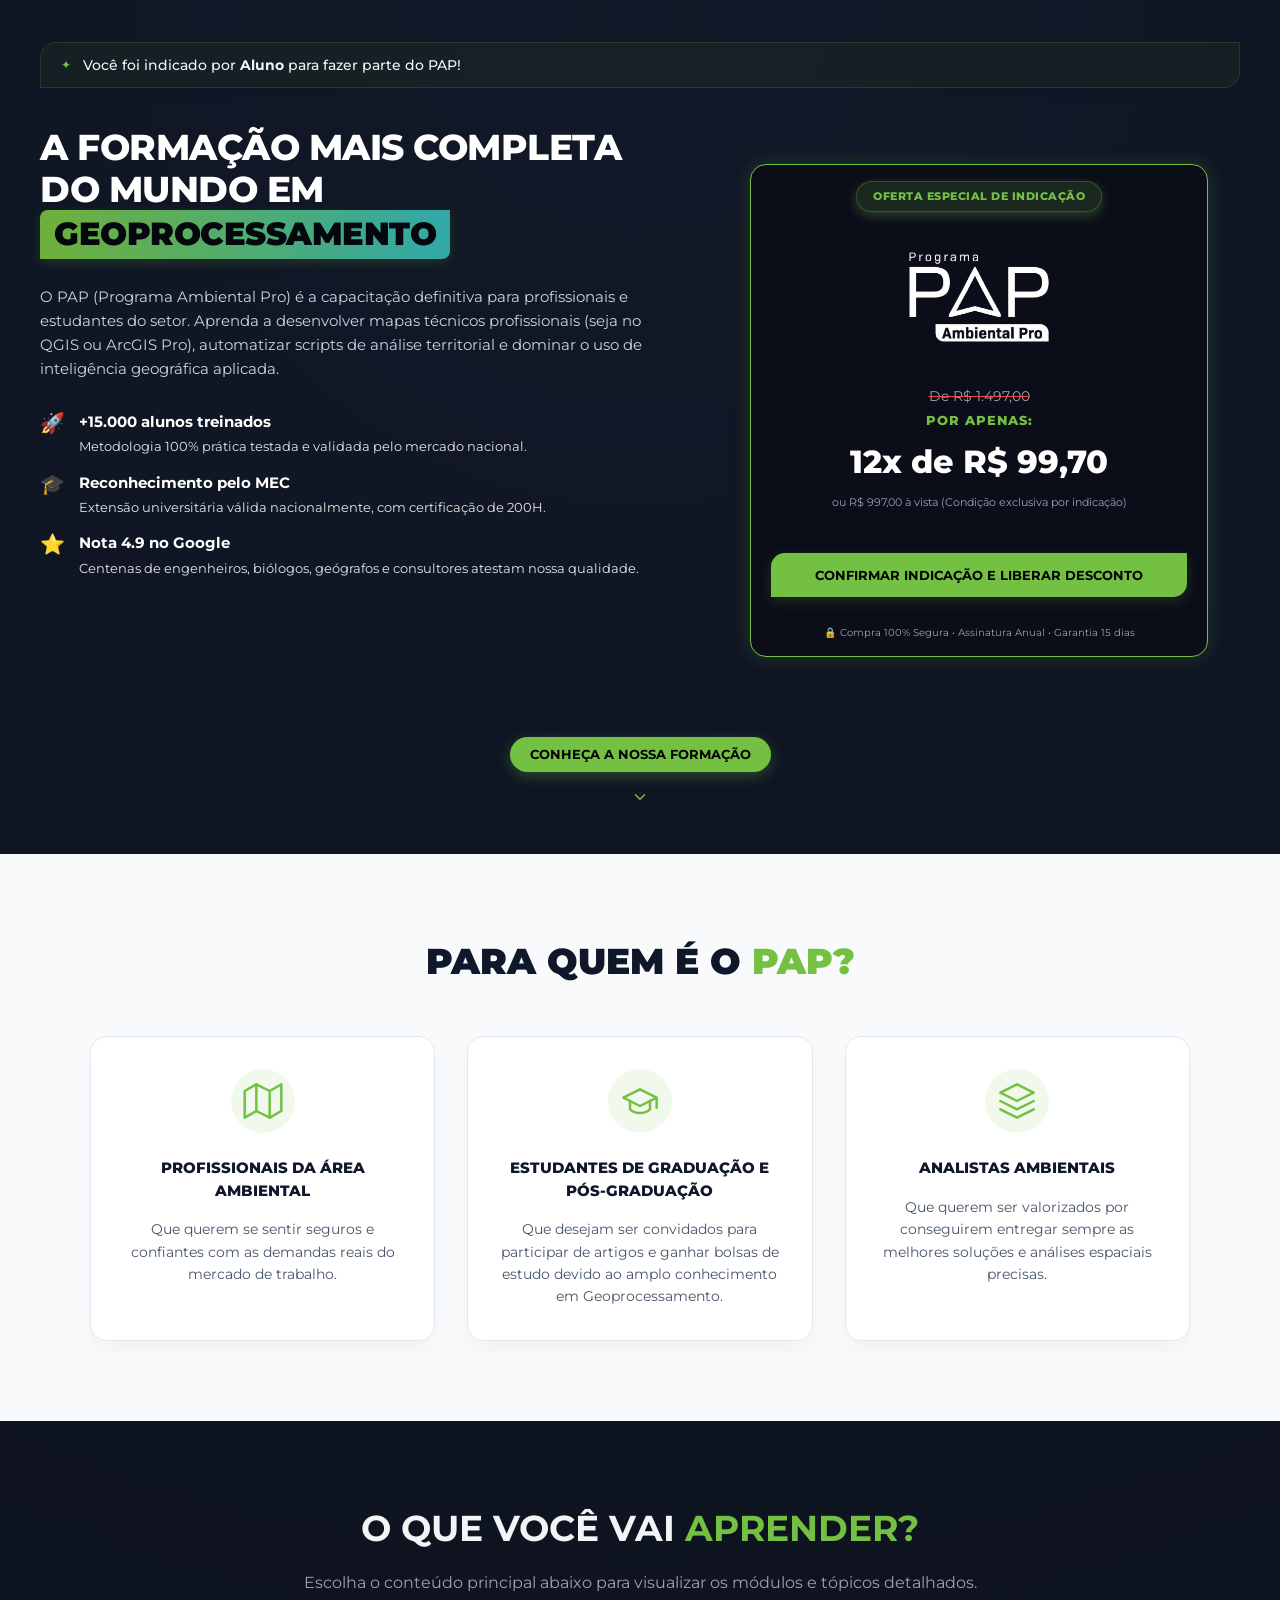
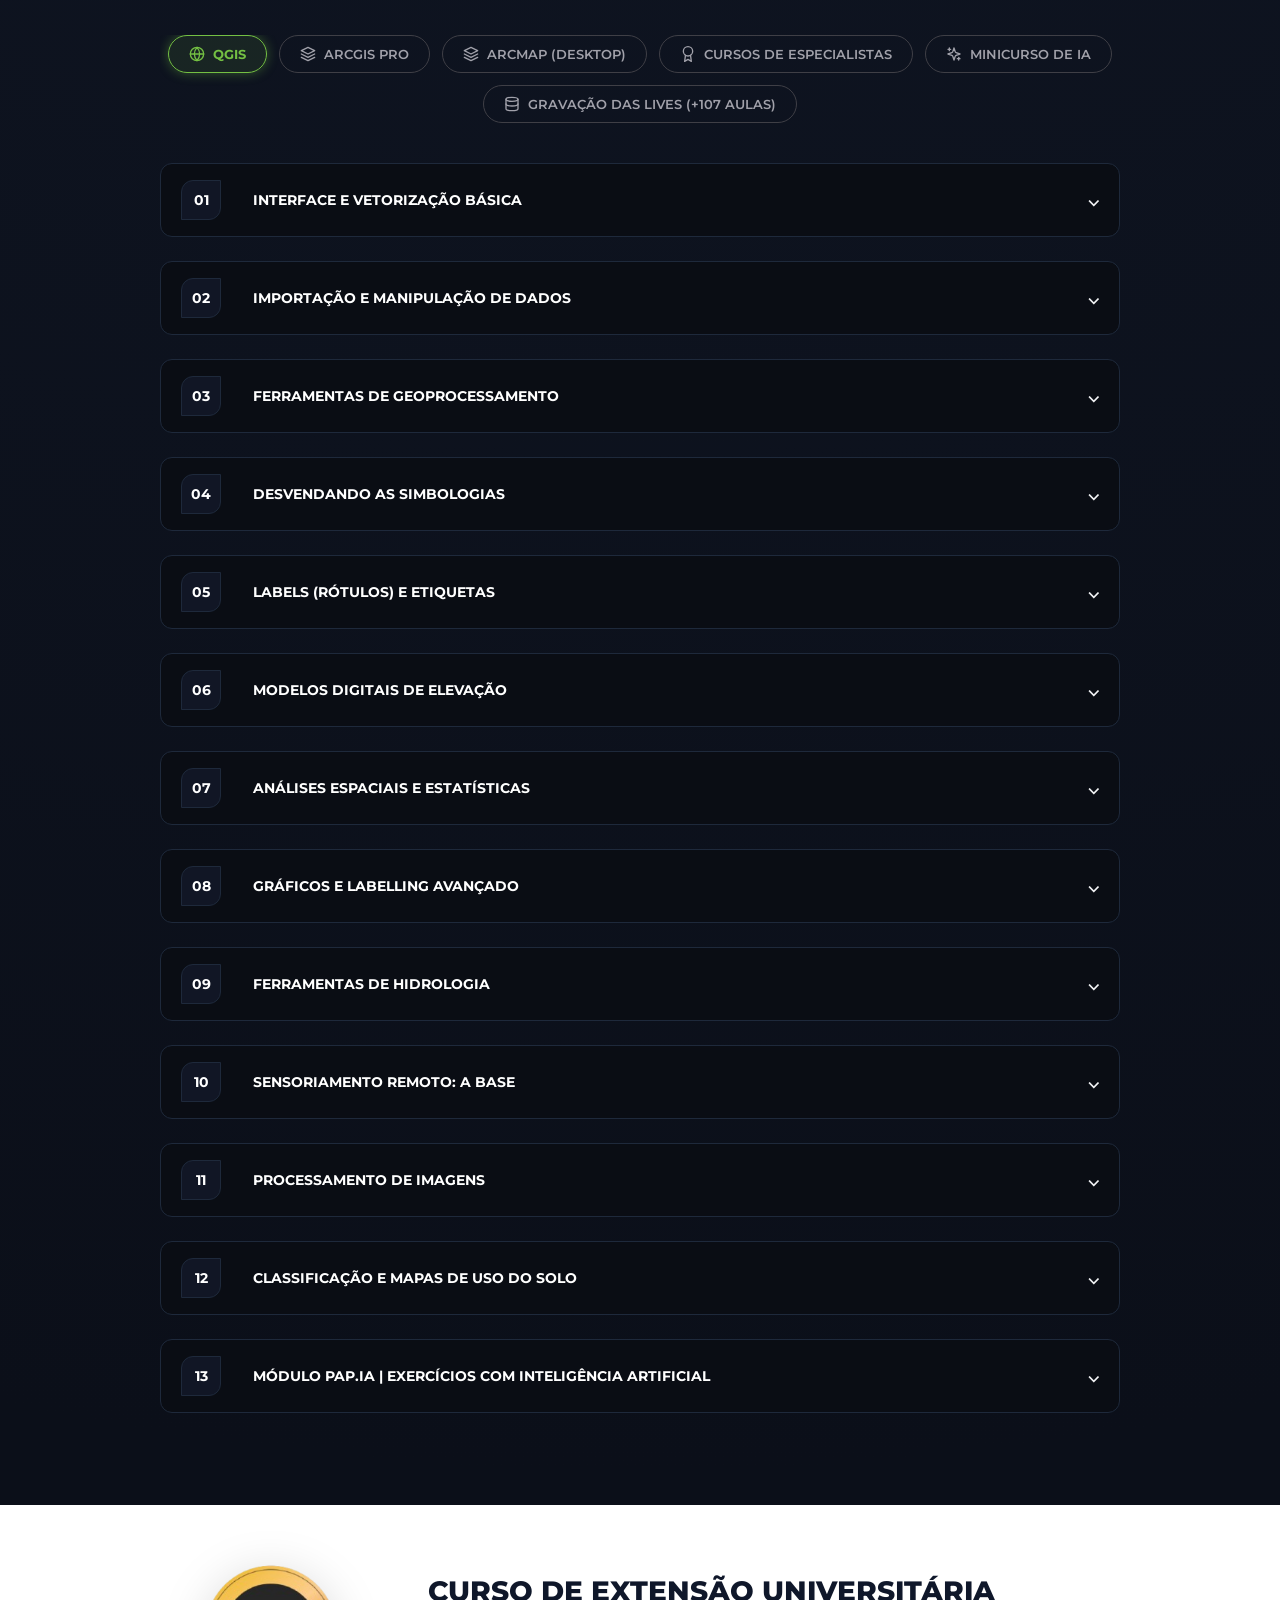
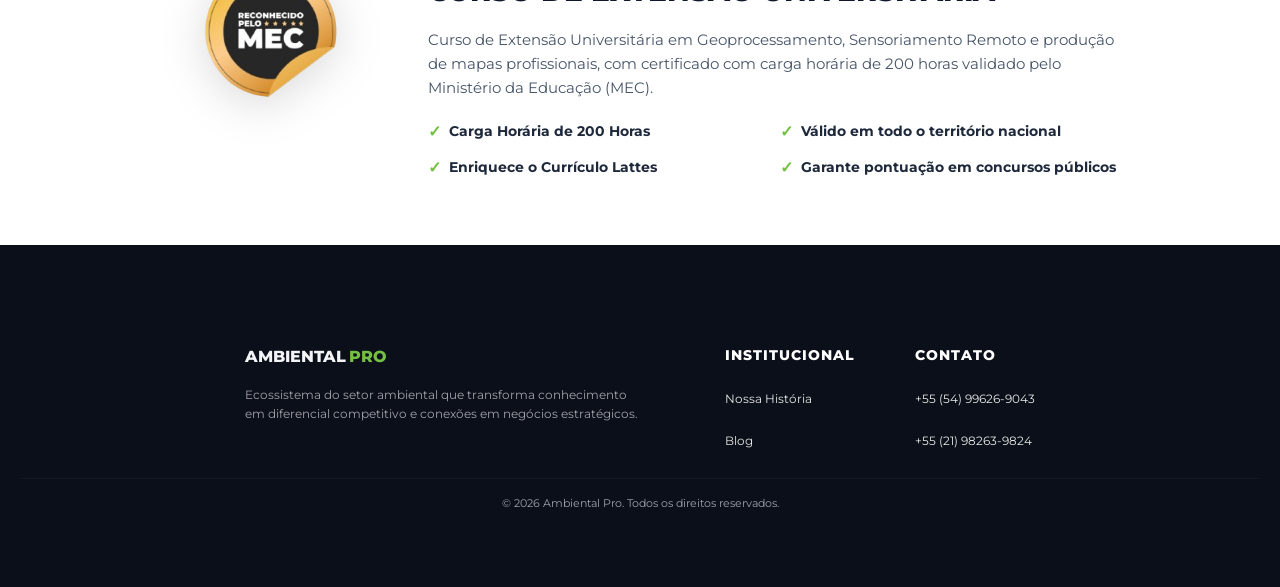
==== convidado.html @ 29e9e038 "style: reduce vertical empty space in footer" ====
<!DOCTYPE html>
<html lang="pt-BR">
<head>
    <meta charset="UTF-8">
    <meta name="viewport" content="width=device-width, initial-scale=1.0">
    <title>Indicação Recebida — Programa Ambiental Pro</title>
    
    <!-- Google Fonts -->
    <link rel="preconnect" href="https://fonts.googleapis.com">
    <link rel="preconnect" href="https://fonts.gstatic.com" crossorigin>
    <link href="https://fonts.googleapis.com/css2?family=Bebas+Neue&family=Montserrat:wght@300;400;500;600;700;800&family=Rajdhani:wght@600;700&display=swap" rel="stylesheet">
    
    <!-- CSS Unificado -->
    <link rel="stylesheet" href="style.css?v=1791585628799">
</head>
<body class="dark-theme guest-view">

    <div class="app-container">

        <!-- HEADER DA PLATAFORMA -->
        

        <!-- BANNER DE INDICAÇÃO PERSONALIZADO -->
        
<div class="hero-fold-wrapper">
<div id="referral-banner" class="referral-welcome-banner">
            <span class="banner-sparkle">✦</span>
            <span id="banner-text" class="banner-message">Você foi indicado por um aluno para fazer parte do PAP!</span>
        </div>

        <!-- CONTEÚDO PRINCIPAL (HERO DE CONVERSÃO + FORMULÁRIO DE CADASTRO) -->
        <main class="guest-split-grid">
            
            <!-- ESQUERDA: INSTITUCIONAL PAP -->
            <section class="guest-info-column" style="display: flex; flex-direction: column; justify-content: flex-start; align-items: flex-start; gap: 16px; height: auto;">
                
                <h1 class="guest-title" style="margin-top: 0; margin-bottom: 0;">
                    A formação mais completa<br>
                    do mundo em<br>
                    <span class="title-highlight">Geoprocessamento</span>
                </h1>
                <p class="guest-text" style="margin-top: 0;">
                    O PAP (Programa Ambiental Pro) é a capacitação definitiva para profissionais e estudantes do setor. Aprenda a desenvolver mapas técnicos profissionais (seja no QGIS ou ArcGIS Pro), automatizar scripts de análise territorial e dominar o uso de inteligência geográfica aplicada.
                </p>
                
                <div class="guest-features-list">
                    <div class="feature-item">
                        <span class="feature-icon">🚀</span>
                        <div class="feature-details">
                            <h4>+15.000 alunos treinados</h4>
                            <p>Metodologia 100% prática testada e validada pelo mercado nacional.</p>
                        </div>
                    </div>
                    <div class="feature-item">
                        <span class="feature-icon">🎓</span>
                        <div class="feature-details">
                            <h4>Reconhecimento pelo MEC</h4>
                            <p>Extensão universitária válida nacionalmente, com certificação de 200H.</p>
                        </div>
                    </div>
                    <div class="feature-item">
                        <span class="feature-icon">⭐️</span>
                        <div class="feature-details">
                            <h4>Nota 4.9 no Google</h4>
                            <p>Centenas de engenheiros, biólogos, geógrafos e consultores atestam nossa qualidade.</p>
                        </div>
                    </div>
                </div>
                
            


</section>

            <!-- DIREITA: MINI CADASTRO E CHECKOUT -->
            
            <!-- DIREITA: OFERTA E CADASTRO -->
            <section class="guest-form-column">
                <div class="interactive-flow-container" id="interactive-flow">
                    <!-- ESTADO 1 E 3: Oferta Exclusiva -->
                    <div id="offer-state" class="offer-card-premium">
                        <div class="offer-badge">OFERTA ESPECIAL DE INDICAÇÃO</div>
                        <img src="images/logo-pap-branco.png" alt="Programa PAP" class="offer-pap-logo">
                        
                        <div class="offer-body">
                            <p class="price-strikethrough">De R$ 1.497,00</p>
                            <p class="price-highlight">POR APENAS:</p>
                            <h2 class="price-main">12x de <span>R$ 99,70</span></h2>
                            <p class="price-sub">ou R$ 997,00 à vista (Condição exclusiva por indicação)</p>
                        </div>
                        <div class="offer-action">
                            <button type="button" id="btn-show-form" class="btn-neon-action">CONFIRMAR INDICAÇÃO E LIBERAR DESCONTO</button>
                            <a id="btn-checkout-final" href="https://plataforma.ambientalpro.com.br/checkout-pap-voomp-play-desconto" target="_blank" class="btn-neon-action hidden">GARANTIR MINHA MATRÍCULA</a>
                        </div>
                        <div class="offer-footer">
                            <span class="safe-icon">🔒</span> Compra 100% Segura • Assinatura Anual • Garantia 15 dias
                        </div>
                    </div>

                    <!-- ESTADO 2: Formulário (Invisível no início) -->
                    
                </div>
            </section>


        
    </main>
<div class="hero-scroll-wrapper">
        <a href="#ementa" class="btn-scroll-down smooth-scroll" style="text-decoration: none; display: inline-flex; align-items: center; justify-content: center;">CONHEÇA A NOSSA FORMAÇÃO</a>
        <a href="#ementa" style="display: flex; text-decoration: none;"><svg class="scroll-arrow" viewBox="0 0 24 24" width="24" height="24" stroke="currentColor" stroke-width="2" fill="none" stroke-linecap="round" stroke-linejoin="round"><polyline points="6 9 12 15 18 9"></polyline></svg></a>
    </div>
</div>


        <!-- BANNER INSTITUCIONAL MEC -->
        

        <!-- EMENTA / O QUE VOCE VAI APRENDER -->
        
<!-- SEÇÃO: PARA QUEM É O PAP? -->
<section class="target-audience-section">
    <div class="audience-container">
        <h2 class="audience-title">PARA QUEM É O <span class="highlight-neon">PAP?</span></h2>
        
        <div class="audience-grid">
            <!-- Card 1 -->
            <div class="audience-card">
                <div class="audience-icon">
                    <svg viewBox="0 0 24 24" width="40" height="40" stroke="#74C043" stroke-width="1.5" fill="none" stroke-linecap="round" stroke-linejoin="round">
                        <path d="M1 6v16l7-4 8 4 7-4V2l-7 4-8-4-7 4z"></path>
                        <path d="M8 2v16"></path>
                        <path d="M16 6v16"></path>
                    </svg>
                </div>
                <h4>PROFISSIONAIS DA ÁREA AMBIENTAL</h4>
                <p>Que querem se sentir seguros e confiantes com as demandas reais do mercado de trabalho.</p>
            </div>
            
            <!-- Card 2 -->
            <div class="audience-card">
                <div class="audience-icon">
                    <svg viewBox="0 0 24 24" width="40" height="40" stroke="#74C043" stroke-width="1.5" fill="none" stroke-linecap="round" stroke-linejoin="round">
                        <path d="M22 10v6M2 10l10-5 10 5-10 5z"></path>
                        <path d="M6 12v5c3 3 9 3 12 0v-5"></path>
                    </svg>
                </div>
                <h4>ESTUDANTES DE GRADUAÇÃO E PÓS-GRADUAÇÃO</h4>
                <p>Que desejam ser convidados para participar de artigos e ganhar bolsas de estudo devido ao amplo conhecimento em Geoprocessamento.</p>
            </div>
            
            <!-- Card 3 -->
            <div class="audience-card">
                <div class="audience-icon">
                    <svg viewBox="0 0 24 24" width="40" height="40" stroke="#74C043" stroke-width="1.5" fill="none" stroke-linecap="round" stroke-linejoin="round">
                        <polygon points="12 2 2 7 12 12 22 7 12 2"></polygon>
                        <polyline points="2 12 12 17 22 12"></polyline>
                        <polyline points="2 17 12 22 22 17"></polyline>
                    </svg>
                </div>
                <h4>ANALISTAS AMBIENTAIS</h4>
                <p>Que querem ser valorizados por conseguirem entregar sempre as melhores soluções e análises espaciais precisas.</p>
            </div>
        </div>
    </div>
</section>


<section id="ementa" class="syllabus-section">
            <div class="syllabus-header">
                <h2>O QUE VOCÊ VAI <span class="text-green">APRENDER?</span></h2>
                <p>Escolha o conteúdo principal abaixo para visualizar os módulos e tópicos detalhados.</p>
            </div>
            
            <div class="syllabus-tabs">
    <button class="tab-btn active" data-target="qgis"><svg viewBox="0 0 24 24" stroke-width="2" fill="none" stroke-linecap="round" stroke-linejoin="round"><circle cx="12" cy="12" r="10"></circle><line x1="2" y1="12" x2="22" y2="12"></line><path d="M12 2a15.3 15.3 0 0 1 4 10 15.3 15.3 0 0 1-4 10 15.3 15.3 0 0 1-4-10 15.3 15.3 0 0 1 4-10z"></path></svg> QGIS</button>
    <button class="tab-btn" data-target="arcgis-pro"><svg viewBox="0 0 24 24" stroke-width="2" fill="none" stroke-linecap="round" stroke-linejoin="round"><polygon points="12 2 2 7 12 12 22 7 12 2"></polygon><polyline points="2 17 12 22 22 17"></polyline><polyline points="2 12 12 17 22 12"></polyline></svg> ArcGIS Pro</button>
    <button class="tab-btn" data-target="arcmap"><svg viewBox="0 0 24 24" stroke-width="2" fill="none" stroke-linecap="round" stroke-linejoin="round"><polygon points="12 2 2 7 12 12 22 7 12 2"></polygon><polyline points="2 17 12 22 22 17"></polyline><polyline points="2 12 12 17 22 12"></polyline></svg> ArcMap (Desktop)</button>
    <button class="tab-btn" data-target="especialistas"><svg viewBox="0 0 24 24" stroke-width="2" fill="none" stroke-linecap="round" stroke-linejoin="round"><circle cx="12" cy="8" r="7"></circle><polyline points="8.21 13.89 7 23 12 20 17 23 15.79 13.88"></polyline></svg> Cursos de Especialistas</button>
    <button class="tab-btn" data-target="ia"><svg viewBox="0 0 24 24" stroke-width="2" fill="none" stroke-linecap="round" stroke-linejoin="round"><path d="m12 3-1.912 5.813a2 2 0 0 1-1.275 1.275L3 12l5.813 1.912a2 2 0 0 1 1.275 1.275L12 21l1.912-5.813a2 2 0 0 1 1.275-1.275L21 12l-5.813-1.912a2 2 0 0 1-1.275-1.275L12 3Z"></path><path d="M5 3v4"></path><path d="M19 17v4"></path><path d="M3 5h4"></path><path d="M17 19h4"></path></svg> Minicurso de IA</button>
    <button class="tab-btn" data-target="lives"><svg viewBox="0 0 24 24" stroke-width="2" fill="none" stroke-linecap="round" stroke-linejoin="round"><ellipse cx="12" cy="5" rx="9" ry="3"></ellipse><path d="M21 12c0 1.66-4 3-9 3s-9-1.34-9-3"></path><path d="M3 5v14c0 1.66 4 3 9 3s9-1.34 9-3V5"></path></svg> Gravação das Lives (+107 Aulas)</button>
</div>

            <div class="syllabus-content active" id="qgis">
                <div class="accordion">
                    
                    <div class="accordion-item">
                        <button class="accordion-header">
                            <div class="mod-number">01</div>
                            <span class="mod-title-text">INTERFACE E VETORIZAÇÃO BÁSICA</span>
                            <span class="mod-icon">⌵</span>
                        </button>
                        <div class="accordion-body">
                            <div class="accordion-inner">
                                <p class="acc-section-title">OBJETIVO DO MÓDULO</p>
                                <p class="acc-text">Introduzir a interface do QGIS e aprender a manusear sistemas de coordenadas e arquivos vetoriais básicos.</p>

                                <p class="acc-section-title" style="margin-top: 24px;">FOCO PRÁTICO E APLICAÇÃO</p>
                                <p class="acc-text">Configuração do ambiente de trabalho, importação de dados e criação de Shapefiles com vetorização inicial.</p>

                                <p class="acc-topics-title">TÓPICOS E AULAS PRÁTICAS:</p>
                                <div class="acc-topics-grid">
                                    <div class="acc-topic-item"><span class="check">✓</span><span>1.1 Interface do QGIS</span></div><div class="acc-topic-item"><span class="check">✓</span><span>1.2 Sistemas de Coordenadas na prática (Datum e UTM)</span></div><div class="acc-topic-item"><span class="check">✓</span><span>1.3 Arquivos Vetoriais (Criação de Shapefiles)</span></div><div class="acc-topic-item"><span class="check">✓</span><span>1.4 Seleção Manual e por Localização</span></div><div class="acc-topic-item"><span class="check">✓</span><span>1.5 Seleção por Valores e Expressões</span></div><div class="acc-topic-item"><span class="check">✓</span><span>1.6 Filtro de feições (Definition Query / Query Builder)</span></div><div class="acc-topic-item"><span class="check">✓</span><span>1.7 Medições práticas (comprimentos, áreas e ângulos)</span></div><div class="acc-topic-item"><span class="check">✓</span><span>Exercícios práticos</span></div>
                                </div>

                                
                                <div class="acc-bonus-box">
                                    <span class="acc-bonus-icon">✨</span>
                                    <div class="acc-bonus-content">
                                        <h5>AULA BÔNUS DE IA</h5>
                                        <p>Como resolver os problemas deste módulo utilizando a Inteligência Artificial Claude</p>
                                    </div>
                                </div>
                                
                            </div>
                        </div>
                    </div>
                    <div class="accordion-item">
                        <button class="accordion-header">
                            <div class="mod-number">02</div>
                            <span class="mod-title-text">IMPORTAÇÃO E MANIPULAÇÃO DE DADOS</span>
                            <span class="mod-icon">⌵</span>
                        </button>
                        <div class="accordion-body">
                            <div class="accordion-inner">
                                <p class="acc-section-title">OBJETIVO DO MÓDULO</p>
                                <p class="acc-text">Aprender a importar tabelas externas e manipular bancos de dados geoespaciais.</p>

                                <p class="acc-section-title" style="margin-top: 24px;">FOCO PRÁTICO E APLICAÇÃO</p>
                                <p class="acc-text">Integração de tabelas do Excel com geometrias do QGIS e operações internas em bancos de dados.</p>

                                <p class="acc-topics-title">TÓPICOS E AULAS PRÁTICAS:</p>
                                <div class="acc-topics-grid">
                                    <div class="acc-topic-item"><span class="check">✓</span><span>2.1 Importação de Dados do Excel</span></div><div class="acc-topic-item"><span class="check">✓</span><span>2.2 Junção de Tabelas (Joins)</span></div><div class="acc-topic-item"><span class="check">✓</span><span>2.3 Bancos de Dados Gratuitos (IBGE, ANA, CPRM)</span></div><div class="acc-topic-item"><span class="check">✓</span><span>2.4 Extraindo Dados do OSM (OpenStreetMap)</span></div><div class="acc-topic-item"><span class="check">✓</span><span>2.5 Importando dados de uma WMS/WFS</span></div><div class="acc-topic-item"><span class="check">✓</span><span>2.6 Trabalhando com GeoPackage (.gpkg)</span></div><div class="acc-topic-item"><span class="check">✓</span><span>2.7 Por dentro da Tabela de Atributos</span></div><div class="acc-topic-item"><span class="check">✓</span><span>2.8 Inserindo Fotos na Tabela de Atributos</span></div><div class="acc-topic-item"><span class="check">✓</span><span>Exercícios práticos</span></div><div class="acc-topic-item"><span class="check">✓</span><span>Resolução comentada do Exercício</span></div>
                                </div>

                                
                                <div class="acc-bonus-box">
                                    <span class="acc-bonus-icon">✨</span>
                                    <div class="acc-bonus-content">
                                        <h5>AULA BÔNUS DE IA</h5>
                                        <p>Como resolver os problemas deste módulo utilizando a Inteligência Artificial Claude</p>
                                    </div>
                                </div>
                                
                            </div>
                        </div>
                    </div>
                    <div class="accordion-item">
                        <button class="accordion-header">
                            <div class="mod-number">03</div>
                            <span class="mod-title-text">FERRAMENTAS DE GEOPROCESSAMENTO</span>
                            <span class="mod-icon">⌵</span>
                        </button>
                        <div class="accordion-body">
                            <div class="accordion-inner">
                                <p class="acc-section-title">OBJETIVO DO MÓDULO</p>
                                <p class="acc-text">Dominar as principais ferramentas de análise vetorial e georreferenciamento de arquivos estáticos.</p>

                                <p class="acc-section-title" style="margin-top: 24px;">FOCO PRÁTICO E APLICAÇÃO</p>
                                <p class="acc-text">Aplicação prática de buffers, recortes, uniões e retificação de imagens escaneadas no QGIS.</p>

                                <p class="acc-topics-title">TÓPICOS E AULAS PRÁTICAS:</p>
                                <div class="acc-topics-grid">
                                    <div class="acc-topic-item"><span class="check">✓</span><span>3.1 Buffer (Simples, Normal e em Batelada)</span></div><div class="acc-topic-item"><span class="check">✓</span><span>3.2 Dissolve (Limpeza geral e por atributos)</span></div><div class="acc-topic-item"><span class="check">✓</span><span>3.3 Recorte, Interseção e União</span></div><div class="acc-topic-item"><span class="check">✓</span><span>3.4 Mesclagem de Camadas e de Atributos (Merge)</span></div><div class="acc-topic-item"><span class="check">✓</span><span>3.5 Ferramentas de Edição Vetorial Avançada</span></div><div class="acc-topic-item"><span class="check">✓</span><span>3.6 Georreferenciamento de Imagens</span></div><div class="acc-topic-item"><span class="check">✓</span><span>Extra: Cálculos de áreas em várias Zonas UTM (Albers)</span></div><div class="acc-topic-item"><span class="check">✓</span><span>Exercícios práticos</span></div><div class="acc-topic-item"><span class="check">✓</span><span>Resolução comentada do Exercício</span></div>
                                </div>

                                
                                <div class="acc-bonus-box">
                                    <span class="acc-bonus-icon">✨</span>
                                    <div class="acc-bonus-content">
                                        <h5>AULA BÔNUS DE IA</h5>
                                        <p>Como resolver os problemas deste módulo utilizando a Inteligência Artificial Claude</p>
                                    </div>
                                </div>
                                
                            </div>
                        </div>
                    </div>
                    <div class="accordion-item">
                        <button class="accordion-header">
                            <div class="mod-number">04</div>
                            <span class="mod-title-text">DESVENDANDO AS SIMBOLOGIAS</span>
                            <span class="mod-icon">⌵</span>
                        </button>
                        <div class="accordion-body">
                            <div class="accordion-inner">
                                <p class="acc-section-title">OBJETIVO DO MÓDULO</p>
                                <p class="acc-text">Aprender as técnicas cartográficas de representação de dados quantitativos e qualitativos.</p>

                                <p class="acc-section-title" style="margin-top: 24px;">FOCO PRÁTICO E APLICAÇÃO</p>
                                <p class="acc-text">Renderização estética de mapas temáticos usando simbologia graduada, proporcional e categorizada.</p>

                                <p class="acc-topics-title">TÓPICOS E AULAS PRÁTICAS:</p>
                                <div class="acc-topics-grid">
                                    <div class="acc-topic-item"><span class="check">✓</span><span>4.1 Símbolos Simples e Categorizados</span></div><div class="acc-topic-item"><span class="check">✓</span><span>4.2 Símbolos Graduados</span></div><div class="acc-topic-item"><span class="check">✓</span><span>4.3 Centróides e Símbolos Graduados Proporcionais</span></div><div class="acc-topic-item"><span class="check">✓</span><span>4.4 Simbologia Baseada em Regras</span></div><div class="acc-topic-item"><span class="check">✓</span><span>4.5 Importando e Exportando Estilos</span></div><div class="acc-topic-item"><span class="check">✓</span><span>Exercícios práticos</span></div><div class="acc-topic-item"><span class="check">✓</span><span>Resolução comentada do Exercício</span></div>
                                </div>

                                
                            </div>
                        </div>
                    </div>
                    <div class="accordion-item">
                        <button class="accordion-header">
                            <div class="mod-number">05</div>
                            <span class="mod-title-text">LABELS (RÓTULOS) E ETIQUETAS</span>
                            <span class="mod-icon">⌵</span>
                        </button>
                        <div class="accordion-body">
                            <div class="accordion-inner">
                                <p class="acc-section-title">OBJETIVO DO MÓDULO</p>
                                <p class="acc-text">Aprender a inserir e configurar rótulos e etiquetas dinâmicas de forma profissional no mapa.</p>

                                <p class="acc-section-title" style="margin-top: 24px;">FOCO PRÁTICO E APLICAÇÃO</p>
                                <p class="acc-text">Formatação de fontes externas, posicionamento inteligente de rótulos e expressões em script para exibição de texto.</p>

                                <p class="acc-topics-title">TÓPICOS E AULAS PRÁTICAS:</p>
                                <div class="acc-topics-grid">
                                    <div class="acc-topic-item"><span class="check">✓</span><span>5.1 Noções Básicas de Rótulos</span></div><div class="acc-topic-item"><span class="check">✓</span><span>5.2 Inserindo fontes externas</span></div><div class="acc-topic-item"><span class="check">✓</span><span>5.3 Reposicionamento de rótulos</span></div><div class="acc-topic-item"><span class="check">✓</span><span>5.4 Salvando estilos de rótulo (Style Manager)</span></div><div class="acc-topic-item"><span class="check">✓</span><span>5.5 Regras e Expressões</span></div><div class="acc-topic-item"><span class="check">✓</span><span>5.6 Etiquetas e Anotações</span></div><div class="acc-topic-item"><span class="check">✓</span><span>Exercícios práticos</span></div><div class="acc-topic-item"><span class="check">✓</span><span>Resolução comentada do Exercício</span></div>
                                </div>

                                
                            </div>
                        </div>
                    </div>
                    <div class="accordion-item">
                        <button class="accordion-header">
                            <div class="mod-number">06</div>
                            <span class="mod-title-text">MODELOS DIGITAIS DE ELEVAÇÃO</span>
                            <span class="mod-icon">⌵</span>
                        </button>
                        <div class="accordion-body">
                            <div class="accordion-inner">
                                <p class="acc-section-title">OBJETIVO DO MÓDULO</p>
                                <p class="acc-text">Compreender o relevo e a altimetria de uma região utilizando arquivos raster e de elevação espacial.</p>

                                <p class="acc-section-title" style="margin-top: 24px;">FOCO PRÁTICO E APLICAÇÃO</p>
                                <p class="acc-text">Geração de declividade, curvas de nível, sombreamento e orientação de encostas a partir de dados MDE.</p>

                                <p class="acc-topics-title">TÓPICOS E AULAS PRÁTICAS:</p>
                                <div class="acc-topics-grid">
                                    <div class="acc-topic-item"><span class="check">✓</span><span>6.1 Introdução aos MDEs</span></div><div class="acc-topic-item"><span class="check">✓</span><span>6.2 Como baixar Modelos Digitais de Terreno (MDT) e Superfície (MDS)</span></div><div class="acc-topic-item"><span class="check">✓</span><span>6.3 Sombreamento (Hillshade)</span></div><div class="acc-topic-item"><span class="check">✓</span><span>6.4 Declividade (Slope)</span></div><div class="acc-topic-item"><span class="check">✓</span><span>6.5 Orientação de Encostas (Aspect)</span></div><div class="acc-topic-item"><span class="check">✓</span><span>6.6 Curvatura (Perfil e Tangencial)</span></div><div class="acc-topic-item"><span class="check">✓</span><span>6.7 Gerando Curvas de Nível a partir do MDE</span></div><div class="acc-topic-item"><span class="check">✓</span><span>Resolução comentada do Exercício</span></div>
                                </div>

                                
                            </div>
                        </div>
                    </div>
                    <div class="accordion-item">
                        <button class="accordion-header">
                            <div class="mod-number">07</div>
                            <span class="mod-title-text">ANÁLISES ESPACIAIS E ESTATÍSTICAS</span>
                            <span class="mod-icon">⌵</span>
                        </button>
                        <div class="accordion-body">
                            <div class="accordion-inner">
                                <p class="acc-section-title">OBJETIVO DO MÓDULO</p>
                                <p class="acc-text">Trabalhar com interpolações e estatísticas espaciais para representação contínua de fenômenos pontuais.</p>

                                <p class="acc-section-title" style="margin-top: 24px;">FOCO PRÁTICO E APLICAÇÃO</p>
                                <p class="acc-text">Uso de interpoladores por krigagem, IDW e densidade de Kernel para mapas de calor.</p>

                                <p class="acc-topics-title">TÓPICOS E AULAS PRÁTICAS:</p>
                                <div class="acc-topics-grid">
                                    <div class="acc-topic-item"><span class="check">✓</span><span>7.1 Estatística Básica para Dados Vetoriais e Matriciais</span></div><div class="acc-topic-item"><span class="check">✓</span><span>7.2 Interpolação IDW (Inverso da Distância)</span></div><div class="acc-topic-item"><span class="check">✓</span><span>7.3 Interpolação por Krigagem</span></div><div class="acc-topic-item"><span class="check">✓</span><span>7.4 Densidade de Kernel (Mapa de Calor)</span></div>
                                </div>

                                
                            </div>
                        </div>
                    </div>
                    <div class="accordion-item">
                        <button class="accordion-header">
                            <div class="mod-number">08</div>
                            <span class="mod-title-text">GRÁFICOS E LABELLING AVANÇADO</span>
                            <span class="mod-icon">⌵</span>
                        </button>
                        <div class="accordion-body">
                            <div class="accordion-inner">
                                <p class="acc-section-title">OBJETIVO DO MÓDULO</p>
                                <p class="acc-text">Aprender a associar gráficos estatísticos e rótulos avançados aos mapas.</p>

                                <p class="acc-section-title" style="margin-top: 24px;">FOCO PRÁTICO E APLICAÇÃO</p>
                                <p class="acc-text">Uso da extensão Data Plotly no QGIS para elaboração de gráficos integrados diretamente às feições do mapa.</p>

                                <p class="acc-topics-title">TÓPICOS E AULAS PRÁTICAS:</p>
                                <div class="acc-topics-grid">
                                    <div class="acc-topic-item"><span class="check">✓</span><span>8.1 Gráficos com Data Plotly</span></div><div class="acc-topic-item"><span class="check">✓</span><span>8.2 Cores: Do Mapa para o Gráfico no Data Plotly</span></div><div class="acc-topic-item"><span class="check">✓</span><span>8.3 Histograma</span></div><div class="acc-topic-item"><span class="check">✓</span><span>8.4 Gráfico de Dispersão (Scatter Plot)</span></div>
                                </div>

                                
                            </div>
                        </div>
                    </div>
                    <div class="accordion-item">
                        <button class="accordion-header">
                            <div class="mod-number">09</div>
                            <span class="mod-title-text">FERRAMENTAS DE HIDROLOGIA</span>
                            <span class="mod-icon">⌵</span>
                        </button>
                        <div class="accordion-body">
                            <div class="accordion-inner">
                                <p class="acc-section-title">OBJETIVO DO MÓDULO</p>
                                <p class="acc-text">Aprender o processo completo de delimitação de bacias hidrográficas e modelagem de drenagem.</p>

                                <p class="acc-section-title" style="margin-top: 24px;">FOCO PRÁTICO E APLICAÇÃO</p>
                                <p class="acc-text">Operações de fill sinks, direção de fluxo, delimitação de exutórios e design do mapa de bacia hidrográfica final.</p>

                                <p class="acc-topics-title">TÓPICOS E AULAS PRÁTICAS:</p>
                                <div class="acc-topics-grid">
                                    <div class="acc-topic-item"><span class="check">✓</span><span>9.1 Download e Instalação Avançada para o Módulo</span></div><div class="acc-topic-item"><span class="check">✓</span><span>9.2 Trabalhando com dados da ANA (Formato GPKG)</span></div><div class="acc-topic-item"><span class="check">✓</span><span>9.3 Definindo Área de Estudo</span></div><div class="acc-topic-item"><span class="check">✓</span><span>9.4 Importação do Modelo Digital de Elevação (MDE)</span></div><div class="acc-topic-item"><span class="check">✓</span><span>9.5 Preenchendo Falhas (Fill Sinks)</span></div><div class="acc-topic-item"><span class="check">✓</span><span>9.6 Direção do Fluxo (Local Drain Direction)</span></div><div class="acc-topic-item"><span class="check">✓</span><span>9.7 Rede de Drenagem e Classificação dos Corpos Hídricos</span></div><div class="acc-topic-item"><span class="check">✓</span><span>9.8 Definição do Exutório e Geração da Bacia de Drenagem</span></div><div class="acc-topic-item"><span class="check">✓</span><span>9.9 Vetorização dos Trechos de Drenagem</span></div><div class="acc-topic-item"><span class="check">✓</span><span>9.10 Map Design & Layout do Mapa de Área de Contribuição</span></div><div class="acc-topic-item"><span class="check">✓</span><span>Exercícios práticos</span></div>
                                </div>

                                
                            </div>
                        </div>
                    </div>
                    <div class="accordion-item">
                        <button class="accordion-header">
                            <div class="mod-number">10</div>
                            <span class="mod-title-text">SENSORIAMENTO REMOTO: A BASE</span>
                            <span class="mod-icon">⌵</span>
                        </button>
                        <div class="accordion-body">
                            <div class="accordion-inner">
                                <p class="acc-section-title">OBJETIVO DO MÓDULO</p>
                                <p class="acc-text">Aprender os conceitos físicos que regem os sistemas sensores orbitais e a captação de imagens de satélite.</p>

                                <p class="acc-section-title" style="margin-top: 24px;">FOCO PRÁTICO E APLICAÇÃO</p>
                                <p class="acc-text">Conhecimento do espectro eletromagnético, tipos de resolução e identificação de satélites adequados para projetos.</p>

                                <p class="acc-topics-title">TÓPICOS E AULAS PRÁTICAS:</p>
                                <div class="acc-topics-grid">
                                    <div class="acc-topic-item"><span class="check">✓</span><span>10.1 Introdução aos Sistemas Sensores</span></div><div class="acc-topic-item"><span class="check">✓</span><span>10.2 Desvendando o Espectro Eletromagnético</span></div><div class="acc-topic-item"><span class="check">✓</span><span>10.3 Os Diferentes Tipos de Resolução (Espacial, Espectral, Temporal)</span></div><div class="acc-topic-item"><span class="check">✓</span><span>10.4 Plataformas e Catálogos para Aquisição de Imagens</span></div>
                                </div>

                                
                            </div>
                        </div>
                    </div>
                    <div class="accordion-item">
                        <button class="accordion-header">
                            <div class="mod-number">11</div>
                            <span class="mod-title-text">PROCESSAMENTO DE IMAGENS</span>
                            <span class="mod-icon">⌵</span>
                        </button>
                        <div class="accordion-body">
                            <div class="accordion-inner">
                                <p class="acc-section-title">OBJETIVO DO MÓDULO</p>
                                <p class="acc-text">Aplicar composições de bandas coloridas e índices de reflectância espectral sobre dados orbitais.</p>

                                <p class="acc-section-title" style="margin-top: 24px;">FOCO PRÁTICO E APLICAÇÃO</p>
                                <p class="acc-text">Manipulação de imagens Sentinel/Landsat, fusão pancromática e geração de mapas de vegetação.</p>

                                <p class="acc-topics-title">TÓPICOS E AULAS PRÁTICAS:</p>
                                <div class="acc-topics-grid">
                                    <div class="acc-topic-item"><span class="check">✓</span><span>11.1 Imagem de Cor Verdadeira (TCI)</span></div><div class="acc-topic-item"><span class="check">✓</span><span>11.2 Fusão com a Pancromática (Pansharpening para melhoria de resolução)</span></div><div class="acc-topic-item"><span class="check">✓</span><span>11.3 Composição Falsa Cor</span></div><div class="acc-topic-item"><span class="check">✓</span><span>11.4 Índice NDVI (Índice de Vegetação por Diferença Normalizada)</span></div>
                                </div>

                                
                            </div>
                        </div>
                    </div>
                    <div class="accordion-item">
                        <button class="accordion-header">
                            <div class="mod-number">12</div>
                            <span class="mod-title-text">CLASSIFICAÇÃO E MAPAS DE USO DO SOLO</span>
                            <span class="mod-icon">⌵</span>
                        </button>
                        <div class="accordion-body">
                            <div class="accordion-inner">
                                <p class="acc-section-title">OBJETIVO DO MÓDULO</p>
                                <p class="acc-text">Mapear a cobertura e uso do solo utilizando classificação automática de imagens de satélite.</p>

                                <p class="acc-section-title" style="margin-top: 24px;">FOCO PRÁTICO E APLICAÇÃO</p>
                                <p class="acc-text">Uso de classificadores supervisionados, não-supervisionados e segmentação OBIA no QGIS.</p>

                                <p class="acc-topics-title">TÓPICOS E AULAS PRÁTICAS:</p>
                                <div class="acc-topics-grid">
                                    <div class="acc-topic-item"><span class="check">✓</span><span>12.1 Introdução e Tipos de Classificação</span></div><div class="acc-topic-item"><span class="check">✓</span><span>12.2 Classificação Não-Supervisionada</span></div><div class="acc-topic-item"><span class="check">✓</span><span>12.3 Classificação Supervisionada (SCP Plugin)</span></div><div class="acc-topic-item"><span class="check">✓</span><span>12.4 Segmentação e Classificação baseada em Objeto (OBIA)</span></div><div class="acc-topic-item"><span class="check">✓</span><span>12.5 Dissolvendo e Calculando Área das Classes de Uso do Solo</span></div>
                                </div>

                                
                            </div>
                        </div>
                    </div>
                    <div class="accordion-item">
                        <button class="accordion-header">
                            <div class="mod-number">13</div>
                            <span class="mod-title-text">MÓDULO PAP.IA | EXERCÍCIOS COM INTELIGÊNCIA ARTIFICIAL</span>
                            <span class="mod-icon">⌵</span>
                        </button>
                        <div class="accordion-body">
                            <div class="accordion-inner">
                                <p class="acc-section-title">OBJETIVO DO MÓDULO</p>
                                <p class="acc-text">Integrar inteligência artificial ao seu fluxo de trabalho.</p>

                                <p class="acc-section-title" style="margin-top: 24px;">FOCO PRÁTICO E APLICAÇÃO</p>
                                <p class="acc-text">Resolução de exercícios práticos utilizando IA no QGIS.</p>

                                <p class="acc-topics-title">TÓPICOS E AULAS PRÁTICAS:</p>
                                <div class="acc-topics-grid">
                                    <div class="acc-topic-item"><span class="check">✓</span><span>Módulo 1: PAP.IA | Exercício com IA (Antigravity)</span></div><div class="acc-topic-item"><span class="check">✓</span><span>Módulo 2: PAP.IA | Exercício com IA (Claude Code)</span></div><div class="acc-topic-item"><span class="check">✓</span><span>Módulo 3: PAP.IA | Exercício com IA (Claude + QGIS MCP)</span></div>
                                </div>

                                
                            </div>
                        </div>
                    </div>
                </div>
            </div>
            <div class="syllabus-content hidden" id="arcgis-pro">
                <div class="accordion">
                    
                    <div class="accordion-item">
                        <button class="accordion-header">
                            <div class="mod-number">01</div>
                            <span class="mod-title-text">INTRODUÇÃO E INTERFACE</span>
                            <span class="mod-icon">⌵</span>
                        </button>
                        <div class="accordion-body">
                            <div class="accordion-inner">
                                <p class="acc-section-title">OBJETIVO DO MÓDULO</p>
                                <p class="acc-text">Ambientação completa na interface Ribbon do ArcGIS Pro e configuração de sistemas geodésicos.</p>

                                <p class="acc-section-title" style="margin-top: 24px;">FOCO PRÁTICO E APLICAÇÃO</p>
                                <p class="acc-text">Configurações de projetos, shapefiles, definition query e medições espaciais básicas no ArcGIS Pro.</p>

                                <p class="acc-topics-title">TÓPICOS E AULAS PRÁTICAS:</p>
                                <div class="acc-topics-grid">
                                    <div class="acc-topic-item"><span class="check">✓</span><span>1.1 Interface do ArcGIS Pro</span></div><div class="acc-topic-item"><span class="check">✓</span><span>1.2 Sistemas de coordenadas na prática</span></div><div class="acc-topic-item"><span class="check">✓</span><span>1.3 Arquivos Vetoriais (O famoso Shapefile)</span></div><div class="acc-topic-item"><span class="check">✓</span><span>1.4 Seleção Manual e por Localização</span></div><div class="acc-topic-item"><span class="check">✓</span><span>1.5 Seleção por Atributos</span></div><div class="acc-topic-item"><span class="check">✓</span><span>1.6 Definition Query (Filtros avançados)</span></div><div class="acc-topic-item"><span class="check">✓</span><span>1.7 Ferramenta Measure (Medição)</span></div><div class="acc-topic-item"><span class="check">✓</span><span>1.8 Locate para identificação de locais e atributos</span></div><div class="acc-topic-item"><span class="check">✓</span><span>Exercícios práticos</span></div>
                                </div>

                                
                            </div>
                        </div>
                    </div>
                    <div class="accordion-item">
                        <button class="accordion-header">
                            <div class="mod-number">02</div>
                            <span class="mod-title-text">IMPORTAÇÃO E MANIPULAÇÃO DE DADOS</span>
                            <span class="mod-icon">⌵</span>
                        </button>
                        <div class="accordion-body">
                            <div class="accordion-inner">
                                <p class="acc-section-title">OBJETIVO DO MÓDULO</p>
                                <p class="acc-text">Gerenciamento de geodatabases e importação de bases de dados tabulares externas.</p>

                                <p class="acc-section-title" style="margin-top: 24px;">FOCO PRÁTICO E APLICAÇÃO</p>
                                <p class="acc-text">Criação de Geodatabases corporativos e pessoais, importação de planilhas de campo e anexo de imagens.</p>

                                <p class="acc-topics-title">TÓPICOS E AULAS PRÁTICAS:</p>
                                <div class="acc-topics-grid">
                                    <div class="acc-topic-item"><span class="check">✓</span><span>2.1 Importação de Dados do Excel</span></div><div class="acc-topic-item"><span class="check">✓</span><span>2.2 Bancos de Dados Geográficos Gratuitos</span></div><div class="acc-topic-item"><span class="check">✓</span><span>2.3 Geodatabase - O que é e quais as vantagens</span></div><div class="acc-topic-item"><span class="check">✓</span><span>2.4 Imagem como Atributo na Tabela</span></div><div class="acc-topic-item"><span class="check">✓</span><span>Resolução comentada do Exercício</span></div>
                                </div>

                                
                            </div>
                        </div>
                    </div>
                    <div class="accordion-item">
                        <button class="accordion-header">
                            <div class="mod-number">03</div>
                            <span class="mod-title-text">FERRAMENTAS DE GEOPROCESSAMENTO</span>
                            <span class="mod-icon">⌵</span>
                        </button>
                        <div class="accordion-body">
                            <div class="accordion-inner">
                                <p class="acc-section-title">OBJETIVO DO MÓDULO</p>
                                <p class="acc-text">Uso das ferramentas de proximidade, sobreposição e edição topológica de arquivos vetoriais e CAD.</p>

                                <p class="acc-section-title" style="margin-top: 24px;">FOCO PRÁTICO E APLICAÇÃO</p>
                                <p class="acc-text">Cruzamento de limites, buffers em lote, georreferenciamento de arquivos raster e desenhos em CAD/DWG.</p>

                                <p class="acc-topics-title">TÓPICOS E AULAS PRÁTICAS:</p>
                                <div class="acc-topics-grid">
                                    <div class="acc-topic-item"><span class="check">✓</span><span>3.1 Buffer e delimitação em lote</span></div><div class="acc-topic-item"><span class="check">✓</span><span>3.2 Tudo sobre o Dissolve</span></div><div class="acc-topic-item"><span class="check">✓</span><span>3.3 Clip, Intersect e Union</span></div><div class="acc-topic-item"><span class="check">✓</span><span>3.4 Os 2 tipos de Merge (Mesclagem)</span></div><div class="acc-topic-item"><span class="check">✓</span><span>3.5 Ferramentas de Edição Vetorial</span></div><div class="acc-topic-item"><span class="check">✓</span><span>3.6 Georreferenciamento de Imagens</span></div><div class="acc-topic-item"><span class="check">✓</span><span>3.7 Georreferenciando DWG e Shapefile</span></div><div class="acc-topic-item"><span class="check">✓</span><span>3.8 Atribuindo Dimensões (Estilo CAD)</span></div><div class="acc-topic-item"><span class="check">✓</span><span>Exercícios práticos</span></div>
                                </div>

                                
                            </div>
                        </div>
                    </div>
                    <div class="accordion-item">
                        <button class="accordion-header">
                            <div class="mod-number">04</div>
                            <span class="mod-title-text">DESVENDANDO AS SIMBOLOGIAS</span>
                            <span class="mod-icon">⌵</span>
                        </button>
                        <div class="accordion-body">
                            <div class="accordion-inner">
                                <p class="acc-section-title">OBJETIVO DO MÓDULO</p>
                                <p class="acc-text">Desenvolver cartografias complexas utilizando a biblioteca nativa do ArcGIS Pro.</p>

                                <p class="acc-section-title" style="margin-top: 24px;">FOCO PRÁTICO E APLICAÇÃO</p>
                                <p class="acc-text">Aplicação de estilos e simbologias quantitativas e qualitativas sobre camadas raster e vetor.</p>

                                <p class="acc-topics-title">TÓPICOS E AULAS PRÁTICAS:</p>
                                <div class="acc-topics-grid">
                                    <div class="acc-topic-item"><span class="check">✓</span><span>4.1 Simbologia de Valores Únicos e Paleta de Cores</span></div><div class="acc-topic-item"><span class="check">✓</span><span>4.2 Simbologia por Quantidade (Rampas de Cores)</span></div><div class="acc-topic-item"><span class="check">✓</span><span>4.3 Simbologias em dados Raster</span></div><div class="acc-topic-item"><span class="check">✓</span><span>4.4 Técnicas Avançadas de Simbologia e Efeitos Visuais</span></div><div class="acc-topic-item"><span class="check">✓</span><span>Resolução comentada do Exercício</span></div>
                                </div>

                                
                            </div>
                        </div>
                    </div>
                    <div class="accordion-item">
                        <button class="accordion-header">
                            <div class="mod-number">05</div>
                            <span class="mod-title-text">LABELS (RÓTULOS) E ANOTAÇÕES</span>
                            <span class="mod-icon">⌵</span>
                        </button>
                        <div class="accordion-body">
                            <div class="accordion-inner">
                                <p class="acc-section-title">OBJETIVO DO MÓDULO</p>
                                <p class="acc-text">Configurar identificações inteligentes de feições no ArcGIS Pro.</p>

                                <p class="acc-section-title" style="margin-top: 24px;">FOCO PRÁTICO E APLICAÇÃO</p>
                                <p class="acc-text">Criação de classes de anotação de banco de dados, expressões em Arcade/Python para rótulos e etiquetas dinâmicas.</p>

                                <p class="acc-topics-title">TÓPICOS E AULAS PRÁTICAS:</p>
                                <div class="acc-topics-grid">
                                    <div class="acc-topic-item"><span class="check">✓</span><span>5.1 Opções Básicas de Labelling</span></div><div class="acc-topic-item"><span class="check">✓</span><span>5.2 Descobrindo e inserindo fontes externas</span></div><div class="acc-topic-item"><span class="check">✓</span><span>5.3 Anotação e Reposicionamento Manual das Etiquetas</span></div><div class="acc-topic-item"><span class="check">✓</span><span>5.4 Texto como elemento Gráfico</span></div><div class="acc-topic-item"><span class="check">✓</span><span>5.5 Expressões (scripts) para Labels dinâmicos</span></div><div class="acc-topic-item"><span class="check">✓</span><span>Exercícios práticos</span></div><div class="acc-topic-item"><span class="check">✓</span><span>Resolução comentada do Exercício</span></div>
                                </div>

                                
                            </div>
                        </div>
                    </div>
                    <div class="accordion-item">
                        <button class="accordion-header">
                            <div class="mod-number">06</div>
                            <span class="mod-title-text">MODELOS DIGITAIS DE ELEVAÇÃO</span>
                            <span class="mod-icon">⌵</span>
                        </button>
                        <div class="accordion-body">
                            <div class="accordion-inner">
                                <p class="acc-section-title">OBJETIVO DO MÓDULO</p>
                                <p class="acc-text">Processamento de relevo tridimensional e altimetria no ArcGIS Pro.</p>

                                <p class="acc-section-title" style="margin-top: 24px;">FOCO PRÁTICO E APLICAÇÃO</p>
                                <p class="acc-text">Utilização do Living Atlas e download de MDEs para cálculo de hipsometria, sombreamento e declividades.</p>

                                <p class="acc-topics-title">TÓPICOS E AULAS PRÁTICAS:</p>
                                <div class="acc-topics-grid">
                                    <div class="acc-topic-item"><span class="check">✓</span><span>6.1 Introdução aos MDEs</span></div><div class="acc-topic-item"><span class="check">✓</span><span>6.2 Download do MDE</span></div><div class="acc-topic-item"><span class="check">✓</span><span>6.3 Conhecendo e explorando o Living Atlas</span></div><div class="acc-topic-item"><span class="check">✓</span><span>6.4 Relevo Sombreado (Hillshade)</span></div><div class="acc-topic-item"><span class="check">✓</span><span>6.5 Declividade (Slope)</span></div><div class="acc-topic-item"><span class="check">✓</span><span>6.6 Orientação e Curvatura (Aspect e Curvature)</span></div><div class="acc-topic-item"><span class="check">✓</span><span>Exercícios práticos</span></div>
                                </div>

                                
                            </div>
                        </div>
                    </div>
                    <div class="accordion-item">
                        <button class="accordion-header">
                            <div class="mod-number">07</div>
                            <span class="mod-title-text">MODELAGEM 3D E TIN</span>
                            <span class="mod-icon">⌵</span>
                        </button>
                        <div class="accordion-body">
                            <div class="accordion-inner">
                                <p class="acc-section-title">OBJETIVO DO MÓDULO</p>
                                <p class="acc-text">Geração e edição de malhas triangulares de relevo (TIN) e simulações tridimensionais.</p>

                                <p class="acc-section-title" style="margin-top: 24px;">FOCO PRÁTICO E APLICAÇÃO</p>
                                <p class="acc-text">Visualizações de terrenos em 3D, cálculos volumétricos de corte e aterro, e simulação de inundação animada.</p>

                                <p class="acc-topics-title">TÓPICOS E AULAS PRÁTICAS:</p>
                                <div class="acc-topics-grid">
                                    <div class="acc-topic-item"><span class="check">✓</span><span>7.1 Extração de Curvas de Nível</span></div><div class="acc-topic-item"><span class="check">✓</span><span>7.2 Geração de Redes Irregulares de Triângulos (TIN)</span></div><div class="acc-topic-item"><span class="check">✓</span><span>7.3 Ferramentas para Edição de TIN</span></div><div class="acc-topic-item"><span class="check">✓</span><span>7.4 Visualização 3D do terreno</span></div><div class="acc-topic-item"><span class="check">✓</span><span>7.5 Simulação de Inundação (Criando Animações de Cheia)</span></div><div class="acc-topic-item"><span class="check">✓</span><span>7.6 Cálculo de Corte e Aterro (Volume)</span></div><div class="acc-topic-item"><span class="check">✓</span><span>7.7 Visualização de Dados de Empreendimentos em 3D</span></div><div class="acc-topic-item"><span class="check">✓</span><span>Exercícios práticos</span></div>
                                </div>

                                
                            </div>
                        </div>
                    </div>
                    <div class="accordion-item">
                        <button class="accordion-header">
                            <div class="mod-number">08</div>
                            <span class="mod-title-text">ANÁLISES ESPACIAIS E ESTATÍSTICAS</span>
                            <span class="mod-icon">⌵</span>
                        </button>
                        <div class="accordion-body">
                            <div class="accordion-inner">
                                <p class="acc-section-title">OBJETIVO DO MÓDULO</p>
                                <p class="acc-text">Manipular ferramentas avançadas de estatística espacial no ArcGIS Pro.</p>

                                <p class="acc-section-title" style="margin-top: 24px;">FOCO PRÁTICO E APLICAÇÃO</p>
                                <p class="acc-text">Uso do Geostatistical Wizard, análises de hot-spots e engenharia exploratória de dados.</p>

                                <p class="acc-topics-title">TÓPICOS E AULAS PRÁTICAS:</p>
                                <div class="acc-topics-grid">
                                    <div class="acc-topic-item"><span class="check">✓</span><span>8.1 Por dentro do Data Engineering</span></div><div class="acc-topic-item"><span class="check">✓</span><span>8.2 Interpolação IDW</span></div><div class="acc-topic-item"><span class="check">✓</span><span>8.3 Interpolação por Krigagem</span></div><div class="acc-topic-item"><span class="check">✓</span><span>8.4 Densidade de Kernel (Mapa de Calor)</span></div>
                                </div>

                                
                            </div>
                        </div>
                    </div>
                    <div class="accordion-item">
                        <button class="accordion-header">
                            <div class="mod-number">09</div>
                            <span class="mod-title-text">ELABORAÇÃO DE GRÁFICOS</span>
                            <span class="mod-icon">⌵</span>
                        </button>
                        <div class="accordion-body">
                            <div class="accordion-inner">
                                <p class="acc-section-title">OBJETIVO DO MÓDULO</p>
                                <p class="acc-text">Elaborar representações estatísticas integradas aos atributos espaciais.</p>

                                <p class="acc-section-title" style="margin-top: 24px;">FOCO PRÁTICO E APLICAÇÃO</p>
                                <p class="acc-text">Montagem de histogramas, dispersões e gráficos de barras com dados geográficos ativos.</p>

                                <p class="acc-topics-title">TÓPICOS E AULAS PRÁTICAS:</p>
                                <div class="acc-topics-grid">
                                    <div class="acc-topic-item"><span class="check">✓</span><span>9.1 Elaboração de Gráficos e Visualizações Integradas</span></div>
                                </div>

                                
                            </div>
                        </div>
                    </div>
                    <div class="accordion-item">
                        <button class="accordion-header">
                            <div class="mod-number">10</div>
                            <span class="mod-title-text">FERRAMENTAS DE HIDROLOGIA</span>
                            <span class="mod-icon">⌵</span>
                        </button>
                        <div class="accordion-body">
                            <div class="accordion-inner">
                                <p class="acc-section-title">OBJETIVO DO MÓDULO</p>
                                <p class="acc-text">Delimitar microbacias e bacias hidrográficas de maneira totalmente automatizada no ArcGIS Pro.</p>

                                <p class="acc-section-title" style="margin-top: 24px;">FOCO PRÁTICO E APLICAÇÃO</p>
                                <p class="acc-text">Cálculo de acúmulo de fluxo, extração automática de bacias, suavização de drenagens e design do layout final.</p>

                                <p class="acc-topics-title">TÓPICOS E AULAS PRÁTICAS:</p>
                                <div class="acc-topics-grid">
                                    <div class="acc-topic-item"><span class="check">✓</span><span>10.1 Importando Dados Oficiais da ANA (Trechos e Bacias)</span></div><div class="acc-topic-item"><span class="check">✓</span><span>10.2 Definição da Área de Estudo</span></div><div class="acc-topic-item"><span class="check">✓</span><span>10.3 Importação do Modelo Digital de Elevação (MDE)</span></div><div class="acc-topic-item"><span class="check">✓</span><span>10.4 Preenchendo Falhas (Fill Sinks)</span></div><div class="acc-topic-item"><span class="check">✓</span><span>10.5 Direção do Fluxo Hidrológico</span></div><div class="acc-topic-item"><span class="check">✓</span><span>10.6 Cálculo do Acúmulo de Fluxo Hidrológico</span></div><div class="acc-topic-item"><span class="check">✓</span><span>10.7 Rede de Drenagem e Classificação dos Corpos Hídricos</span></div><div class="acc-topic-item"><span class="check">✓</span><span>10.8 Definição do Exutório e Geração da Bacia de Drenagem</span></div><div class="acc-topic-item"><span class="check">✓</span><span>10.9 Suavização de Linhas e Técnicas de Visualização (Map Design)</span></div><div class="acc-topic-item"><span class="check">✓</span><span>10.10 Elaboração de Layout (Montagem do Mapa Final)</span></div><div class="acc-topic-item"><span class="check">✓</span><span>🎥 Live #042 — Hidrologia: Tutorial Supremo no ArcGIS Pro</span></div>
                                </div>

                                
                            </div>
                        </div>
                    </div>
                    <div class="accordion-item">
                        <button class="accordion-header">
                            <div class="mod-number">11</div>
                            <span class="mod-title-text">SENSORIAMENTO REMOTO: A BASE</span>
                            <span class="mod-icon">⌵</span>
                        </button>
                        <div class="accordion-body">
                            <div class="accordion-inner">
                                <p class="acc-section-title">OBJETIVO DO MÓDULO</p>
                                <p class="acc-text">Entender os pilares espectrais de aquisição de imagens orbitais.</p>

                                <p class="acc-section-title" style="margin-top: 24px;">FOCO PRÁTICO E APLICAÇÃO</p>
                                <p class="acc-text">Uso das ferramentas do ArcGIS Pro conectadas ao Living Atlas e catálogos internacionais.</p>

                                <p class="acc-topics-title">TÓPICOS E AULAS PRÁTICAS:</p>
                                <div class="acc-topics-grid">
                                    <div class="acc-topic-item"><span class="check">✓</span><span>11.1 Introdução aos Sistemas Sensores</span></div><div class="acc-topic-item"><span class="check">✓</span><span>11.2 Desvendando o Espectro Eletromagnético</span></div><div class="acc-topic-item"><span class="check">✓</span><span>11.3 Os Diferentes Tipos de Resolução</span></div><div class="acc-topic-item"><span class="check">✓</span><span>11.4 Plataformas para Aquisição de Imagens</span></div>
                                </div>

                                
                            </div>
                        </div>
                    </div>
                    <div class="accordion-item">
                        <button class="accordion-header">
                            <div class="mod-number">12</div>
                            <span class="mod-title-text">PROCESSAMENTO DE IMAGENS</span>
                            <span class="mod-icon">⌵</span>
                        </button>
                        <div class="accordion-body">
                            <div class="accordion-inner">
                                <p class="acc-section-title">OBJETIVO DO MÓDULO</p>
                                <p class="acc-text">Tratamento digital de imagens espectrais no ArcGIS Pro.</p>

                                <p class="acc-section-title" style="margin-top: 24px;">FOCO PRÁTICO E APLICAÇÃO</p>
                                <p class="acc-text">Geração de pansharpening, cálculo de NDVI, NDMI e detecção temporal de mudanças.</p>

                                <p class="acc-topics-title">TÓPICOS E AULAS PRÁTICAS:</p>
                                <div class="acc-topics-grid">
                                    <div class="acc-topic-item"><span class="check">✓</span><span>12.1 Imagem de cor verdadeira (TCI)</span></div><div class="acc-topic-item"><span class="check">✓</span><span>12.2 Fusão com a Pancromática (Pansharpening)</span></div><div class="acc-topic-item"><span class="check">✓</span><span>12.3 Composição Falsa Cor</span></div><div class="acc-topic-item"><span class="check">✓</span><span>12.4 Índice NDVI</span></div><div class="acc-topic-item"><span class="check">✓</span><span>12.5 Index Database e NDMI</span></div><div class="acc-topic-item"><span class="check">✓</span><span>🎥 Live #072 — Detecção de Mudanças no ArcGIS Pro</span></div>
                                </div>

                                
                            </div>
                        </div>
                    </div>
                    <div class="accordion-item">
                        <button class="accordion-header">
                            <div class="mod-number">13</div>
                            <span class="mod-title-text">CLASSIFICAÇÃO E MAPAS DE USO DO SOLO</span>
                            <span class="mod-icon">⌵</span>
                        </button>
                        <div class="accordion-body">
                            <div class="accordion-inner">
                                <p class="acc-section-title">OBJETIVO DO MÓDULO</p>
                                <p class="acc-text">Mapeamento temático automatizado de cobertura e uso do solo.</p>

                                <p class="acc-section-title" style="margin-top: 24px;">FOCO PRÁTICO E APLICAÇÃO</p>
                                <p class="acc-text">Uso do Image Classification Wizard e classificações orientadas a objetos (OBIA) no ArcGIS Pro.</p>

                                <p class="acc-topics-title">TÓPICOS E AULAS PRÁTICAS:</p>
                                <div class="acc-topics-grid">
                                    <div class="acc-topic-item"><span class="check">✓</span><span>13.1 Introdução e Tipos de Classificação</span></div><div class="acc-topic-item"><span class="check">✓</span><span>13.2 Classificação Não-Supervisionada</span></div><div class="acc-topic-item"><span class="check">✓</span><span>13.3 Classificação Supervisionada</span></div><div class="acc-topic-item"><span class="check">✓</span><span>13.4 Classificação baseada em Objeto (OBIA)</span></div><div class="acc-topic-item"><span class="check">✓</span><span>13.5 Juntando as Classes e Calculando a Área do Solo</span></div><div class="acc-topic-item"><span class="check">✓</span><span>🎥 Live #060 — Classificação de Imagem para Uso do Solo</span></div><div class="acc-topic-item"><span class="check">✓</span><span>🎥 Live #062 — Deep Learning com Modelos Pré-Treinados no ArcGIS Pro</span></div><div class="acc-topic-item"><span class="check">✓</span><span>🎥 Live #068 — Georreferenciamento e Vetorização no ArcGIS Pro</span></div>
                                </div>

                                
                            </div>
                        </div>
                    </div>
                </div>
            </div>
            <div class="syllabus-content hidden" id="arcmap">
                <div class="accordion">
                    
                    <div class="accordion-item">
                        <button class="accordion-header">
                            <div class="mod-number">01</div>
                            <span class="mod-title-text">INTERFACE, VETORES E IMPORTAÇÃO</span>
                            <span class="mod-icon">⌵</span>
                        </button>
                        <div class="accordion-body">
                            <div class="accordion-inner">
                                <p class="acc-section-title">OBJETIVO DO MÓDULO</p>
                                <p class="acc-text">Trabalhar com a interface clássica do ArcMap, tabelas Excel e arquivos shapefile.</p>

                                <p class="acc-section-title" style="margin-top: 24px;">FOCO PRÁTICO E APLICAÇÃO</p>
                                <p class="acc-text">Digitalização vetorial básica, conexão do ArcCatalog, joins de tabelas e queries de seleção.</p>

                                <p class="acc-topics-title">TÓPICOS E AULAS PRÁTICAS:</p>
                                <div class="acc-topics-grid">
                                    <div class="acc-topic-item"><span class="check">✓</span><span>1.1 Interface do ArcMap</span></div><div class="acc-topic-item"><span class="check">✓</span><span>1.2 Sistemas de Coordenadas na prática</span></div><div class="acc-topic-item"><span class="check">✓</span><span>1.3 Seleção e Definition Query</span></div><div class="acc-topic-item"><span class="check">✓</span><span>1.4 Seleção e Definition Query (Parte 2)</span></div><div class="acc-topic-item"><span class="check">✓</span><span>1.5 Desvendando os operadores lógicos</span></div><div class="acc-topic-item"><span class="check">✓</span><span>1.6 Windows, Measure e Find</span></div><div class="acc-topic-item"><span class="check">✓</span><span>1.7 Formatos e conexões do ArcGIS</span></div><div class="acc-topic-item"><span class="check">✓</span><span>2.1 Importação de Dados do Excel</span></div><div class="acc-topic-item"><span class="check">✓</span><span>2.2 Bancos de Dados grátis online</span></div><div class="acc-topic-item"><span class="check">✓</span><span>2.3 Trabalhando com a Tabela de Atributos</span></div><div class="acc-topic-item"><span class="check">✓</span><span>2.4 Extraindo dados do OpenStreetMap</span></div><div class="acc-topic-item"><span class="check">✓</span><span>2.5 Adicionando Imagens na Tabela de Atributos</span></div><div class="acc-topic-item"><span class="check">✓</span><span>Exercícios práticos</span></div><div class="acc-topic-item"><span class="check">✓</span><span>Resolução comentada do Exercício</span></div>
                                </div>

                                
                            </div>
                        </div>
                    </div>
                    <div class="accordion-item">
                        <button class="accordion-header">
                            <div class="mod-number">02</div>
                            <span class="mod-title-text">GEOPROCESSAMENTO, SIMBOLOGIA E MDE</span>
                            <span class="mod-icon">⌵</span>
                        </button>
                        <div class="accordion-body">
                            <div class="accordion-inner">
                                <p class="acc-section-title">OBJETIVO DO MÓDULO</p>
                                <p class="acc-text">Dominar as principais ferramentas de análise espacial clássicas do ArcMap.</p>

                                <p class="acc-section-title" style="margin-top: 24px;">FOCO PRÁTICO E APLICAÇÃO</p>
                                <p class="acc-text">Criação de buffers, clip, intersect, simbologias temáticas, relevo sombreado e curvas de nível.</p>

                                <p class="acc-topics-title">TÓPICOS E AULAS PRÁTICAS:</p>
                                <div class="acc-topics-grid">
                                    <div class="acc-topic-item"><span class="check">✓</span><span>3.1 Buffer</span></div><div class="acc-topic-item"><span class="check">✓</span><span>3.2 Clip, Intersect e Union</span></div><div class="acc-topic-item"><span class="check">✓</span><span>3.3 Os 2 tipos de Merge (Mesclagem)</span></div><div class="acc-topic-item"><span class="check">✓</span><span>3.4 Dissolve</span></div><div class="acc-topic-item"><span class="check">✓</span><span>3.5 Ferramentas de edição vetorial</span></div><div class="acc-topic-item"><span class="check">✓</span><span>3.6 Georreferenciamento de Imagens e Cartas</span></div><div class="acc-topic-item"><span class="check">✓</span><span>3.7 Georreferenciando DWG e Shapefile</span></div><div class="acc-topic-item"><span class="check">✓</span><span>4.1 Desvendando o Symbol Selector</span></div><div class="acc-topic-item"><span class="check">✓</span><span>4.2 Simbologia de dados raster e vetores</span></div><div class="acc-topic-item"><span class="check">✓</span><span>4.3 Configurações básicas de Rótulos (Labels)</span></div><div class="acc-topic-item"><span class="check">✓</span><span>4.4 Máscaras e efeitos visuais</span></div><div class="acc-topic-item"><span class="check">✓</span><span>5.1 Introdução aos MDEs</span></div><div class="acc-topic-item"><span class="check">✓</span><span>5.2 Hillshade (Sombreamento) e Perfil de Elevação</span></div><div class="acc-topic-item"><span class="check">✓</span><span>5.3 Aspect, Slope e 3D no ArcScene</span></div><div class="acc-topic-item"><span class="check">✓</span><span>5.4 Curvas de nível e Viewshed</span></div><div class="acc-topic-item"><span class="check">✓</span><span>Exercícios práticos</span></div>
                                </div>

                                
                            </div>
                        </div>
                    </div>
                    <div class="accordion-item">
                        <button class="accordion-header">
                            <div class="mod-number">03</div>
                            <span class="mod-title-text">ANÁLISES 3D, ESTATÍSTICA E HIDROLOGIA</span>
                            <span class="mod-icon">⌵</span>
                        </button>
                        <div class="accordion-body">
                            <div class="accordion-inner">
                                <p class="acc-section-title">OBJETIVO DO MÓDULO</p>
                                <p class="acc-text">Operar com modelagens ambientais, krigagem e traçado de bacias hidrográficas.</p>

                                <p class="acc-section-title" style="margin-top: 24px;">FOCO PRÁTICO E APLICAÇÃO</p>
                                <p class="acc-text">Cálculos de corte e aterro, simulação de inundação no ArcScene, interpolações e balanço hídrico.</p>

                                <p class="acc-topics-title">TÓPICOS E AULAS PRÁTICAS:</p>
                                <div class="acc-topics-grid">
                                    <div class="acc-topic-item"><span class="check">✓</span><span>6.2 Simulação de inundação 3D no ArcScene</span></div><div class="acc-topic-item"><span class="check">✓</span><span>6.3 Dados a partir do Google Earth e TCX Converter</span></div><div class="acc-topic-item"><span class="check">✓</span><span>6.4 Corte e Aterro (Volume)</span></div><div class="acc-topic-item"><span class="check">✓</span><span>6.5 Visualização de dados em 3D</span></div><div class="acc-topic-item"><span class="check">✓</span><span>7.1 Ferramentas Geoestatísticas (Geostatistical Analyst)</span></div><div class="acc-topic-item"><span class="check">✓</span><span>7.2 Interpolação IDW e Krigagem</span></div><div class="acc-topic-item"><span class="check">✓</span><span>7.4 Análise de Hotspot</span></div><div class="acc-topic-item"><span class="check">✓</span><span>7.5 Mapa de densidade Kernel</span></div><div class="acc-topic-item"><span class="check">✓</span><span>8.2 Gráfico de Dispersão (ScatterPlot)</span></div><div class="acc-topic-item"><span class="check">✓</span><span>8.3 Criando Relatórios</span></div><div class="acc-topic-item"><span class="check">✓</span><span>8.4 Labelling Avançado (Maplex Engine)</span></div><div class="acc-topic-item"><span class="check">✓</span><span>9.1 Traçando bacias hidrográficas do zero</span></div><div class="acc-topic-item"><span class="check">✓</span><span>9.2 Vetorizando a rede de drenagem clássica</span></div><div class="acc-topic-item"><span class="check">✓</span><span>9.3 Classificação da Bacia e Balanço Hídrico</span></div><div class="acc-topic-item"><span class="check">✓</span><span>Exercícios práticos</span></div><div class="acc-topic-item"><span class="check">✓</span><span>Resolução comentada do Exercício</span></div>
                                </div>

                                
                            </div>
                        </div>
                    </div>
                    <div class="accordion-item">
                        <button class="accordion-header">
                            <div class="mod-number">04</div>
                            <span class="mod-title-text">SENSORIAMENTO REMOTO E CLASSIFICAÇÃO</span>
                            <span class="mod-icon">⌵</span>
                        </button>
                        <div class="accordion-body">
                            <div class="accordion-inner">
                                <p class="acc-section-title">OBJETIVO DO MÓDULO</p>
                                <p class="acc-text">Processar imagens Sentinel e Landsat para confecção de mapas de uso do solo.</p>

                                <p class="acc-section-title" style="margin-top: 24px;">FOCO PRÁTICO E APLICAÇÃO</p>
                                <p class="acc-text">Composição de bandas, Pansharpening e classificação supervisionada e não-supervisionada.</p>

                                <p class="acc-topics-title">TÓPICOS E AULAS PRÁTICAS:</p>
                                <div class="acc-topics-grid">
                                    <div class="acc-topic-item"><span class="check">✓</span><span>10.1 Introdução ao sensoriamento remoto</span></div><div class="acc-topic-item"><span class="check">✓</span><span>10.2 Satélites e Sensores (Landsat, Sentinel)</span></div><div class="acc-topic-item"><span class="check">✓</span><span>10.3 Plataformas para aquisição dos dados</span></div><div class="acc-topic-item"><span class="check">✓</span><span>11.1 Composição de Bandas Espectrais</span></div><div class="acc-topic-item"><span class="check">✓</span><span>11.2 Relação de bandas para mapeamento de Queimadas</span></div><div class="acc-topic-item"><span class="check">✓</span><span>11.4 Pan Sharpening (Melhoria de Resolução Espacial)</span></div><div class="acc-topic-item"><span class="check">✓</span><span>12.1 Classificação Não-Supervisionada</span></div><div class="acc-topic-item"><span class="check">✓</span><span>12.2 Classificação Supervisionada</span></div><div class="acc-topic-item"><span class="check">✓</span><span>12.3 Limpeza e generalização de pixels classificados</span></div><div class="acc-topic-item"><span class="check">✓</span><span>12.4 Inserção de elementos extras</span></div><div class="acc-topic-item"><span class="check">✓</span><span>12.5 Cálculo de área e percentual das classes de solo</span></div><div class="acc-topic-item"><span class="check">✓</span><span>Exercícios práticos</span></div>
                                </div>

                                
                            </div>
                        </div>
                    </div>
                </div>
            </div>
            
            
            
        
<div class="syllabus-content" id="especialistas">
<div class="accordion">

    <div class="accordion-item">
        <button class="accordion-header">
            <div class="mod-number">01</div>
            <span class="mod-title-text">GOOGLE EARTH ENGINE DESCOMPLICADO</span>
            <span class="mod-icon">▼</span>
        </button>
        <div class="accordion-body">
            <div class="accordion-inner">
                <p class="acc-section-title">OBJETIVO DO MÓDULO</p>
                <p class="acc-text">Introduzir a maior plataforma de processamento em nuvem de dados geoespaciais.</p>

                <p class="acc-section-title" style="margin-top: 24px;">FOCO PRÁTICO E APLICAÇÃO</p>
                <p class="acc-text">Criação de mosaicos de imagens sem nuvem, cálculos de índices espectrais e classificação de uso do solo na nuvem.</p>

                <p class="acc-topics-title">TÓPICOS E AULAS PRÁTICAS:</p>
                <div class="acc-topics-grid">
                    <div class="acc-topic-item"><span class="check">✓</span><span>01 | Introdução ao GEE: funcionalidades e vantagens</span></div><div class="acc-topic-item"><span class="check">✓</span><span>02 | Importação de dados vetoriais e delimitação geométrica</span></div><div class="acc-topic-item"><span class="check">✓</span><span>03 | Manipulação de Coleções de Imagens orbitais</span></div><div class="acc-topic-item"><span class="check">✓</span><span>04 | Filtros de nuvem e criação de mosaicos</span></div><div class="acc-topic-item"><span class="check">✓</span><span>05 | Índices espectrais calculados via script</span></div><div class="acc-topic-item"><span class="check">✓</span><span>06 | Coleta de amostras na plataforma GEE</span></div><div class="acc-topic-item"><span class="check">✓</span><span>07 | Algoritmos de classificação de imagens</span></div><div class="acc-topic-item"><span class="check">✓</span><span>08 | Filtros de suavização pós-classificação</span></div><div class="acc-topic-item"><span class="check">✓</span><span>09 | Validação de acurácia dos resultados</span></div><div class="acc-topic-item"><span class="check">✓</span><span>10 | Como exportar arquivos para uso local</span></div><div class="acc-topic-item"><span class="check">✓</span><span>11 | Deploy de aplicação interativa com Streamlit</span></div>
                </div>
            </div>
        </div>
    </div>
    <div class="accordion-item">
        <button class="accordion-header">
            <div class="mod-number">02</div>
            <span class="mod-title-text">PROCESSAMENTO DE IMAGENS DE DRONES</span>
            <span class="mod-icon">▼</span>
        </button>
        <div class="accordion-body">
            <div class="accordion-inner">
                <p class="acc-section-title">OBJETIVO DO MÓDULO</p>
                <p class="acc-text">Gerar ortomosaicos e modelos de relevo tridimensionais a partir de fotos aéreas.</p>

                <p class="acc-section-title" style="margin-top: 24px;">FOCO PRÁTICO E APLICAÇÃO</p>
                <p class="acc-text">Uso do Agisoft Metashape para alinhar fotos, gerar nuvens de pontos e exportar curvas de nível e ortofotos.</p>

                <p class="acc-topics-title">TÓPICOS E AULAS PRÁTICAS:</p>
                <div class="acc-topics-grid">
                    <div class="acc-topic-item"><span class="check">✓</span><span>1 | Introdução ao mapeamento com drones</span></div><div class="acc-topic-item"><span class="check">✓</span><span>2 | Instalação e recursos recomendados</span></div><div class="acc-topic-item"><span class="check">✓</span><span>3 | Planejamento de Voos e sobreposição de imagens</span></div><div class="acc-topic-item"><span class="check">✓</span><span>4.1 | Conhecendo a interface do Agisoft Metashape</span></div><div class="acc-topic-item"><span class="check">✓</span><span>4.2 | Conversão de coordenadas e alinhamento de fotos</span></div><div class="acc-topic-item"><span class="check">✓</span><span>5 | Geração de Nuvem Densa de Pontos</span></div><div class="acc-topic-item"><span class="check">✓</span><span>6 | Geração de MDT (Terreno) e MDS (Superfície)</span></div><div class="acc-topic-item"><span class="check">✓</span><span>7 | Modelagem 3D e construção de texturas</span></div><div class="acc-topic-item"><span class="check">✓</span><span>8 | Geração de curvas de nível baseadas em altimetria</span></div><div class="acc-topic-item"><span class="check">✓</span><span>9 | Exportação de Ortomosaico final, cálculo de NDVI e exportação de dados</span></div>
                </div>
            </div>
        </div>
    </div>
    <div class="accordion-item">
        <button class="accordion-header">
            <div class="mod-number">03</div>
            <span class="mod-title-text">LINGUAGEM R PARA CIÊNCIA DE DADOS</span>
            <span class="mod-icon">▼</span>
        </button>
        <div class="accordion-body">
            <div class="accordion-inner">
                <p class="acc-section-title">OBJETIVO DO MÓDULO</p>
                <p class="acc-text">Aprender a linguagem estatística R voltada a análises ambientais.</p>

                <p class="acc-section-title" style="margin-top: 24px;">FOCO PRÁTICO E APLICAÇÃO</p>
                <p class="acc-text">Criação de objetos, data frames, filtros com dplyr, estatísticas e plotagem de mapas dinâmicos.</p>

                <p class="acc-topics-title">TÓPICOS E AULAS PRÁTICAS:</p>
                <div class="acc-topics-grid">
                    <div class="acc-topic-item"><span class="check">✓</span><span>1 | Introdução e Apresentação da Linguagem R</span></div><div class="acc-topic-item"><span class="check">✓</span><span>2 | Download e Instalação (R e RStudio)</span></div><div class="acc-topic-item"><span class="check">✓</span><span>3 | Interface e configuração do RStudio</span></div><div class="acc-topic-item"><span class="check">✓</span><span>4 | Instalação e utilização de Pacotes essenciais</span></div><div class="acc-topic-item"><span class="check">✓</span><span>5 | Manipulação de Objetos, Vetores e Matrizes</span></div><div class="acc-topic-item"><span class="check">✓</span><span>6 | Criação de Listas, Data Frames e Arrays</span></div><div class="acc-topic-item"><span class="check">✓</span><span>7 | Organização e tratamento de Dados com dplyr (Filter, Arrange)</span></div><div class="acc-topic-item"><span class="check">✓</span><span>8 | Resumos de dados espaciais (Mutate, Summarise, Group By)</span></div><div class="acc-topic-item"><span class="check">✓</span><span>9 | Criação de funções personalizadas no R</span></div><div class="acc-topic-item"><span class="check">✓</span><span>10 | Elaboração e exportação de um mapa no R</span></div>
                </div>
            </div>
        </div>
    </div>
    <div class="accordion-item">
        <button class="accordion-header">
            <div class="mod-number">04</div>
            <span class="mod-title-text">PYTHON PARA GEOPROCESSAMENTO</span>
            <span class="mod-icon">▼</span>
        </button>
        <div class="accordion-body">
            <div class="accordion-inner">
                <p class="acc-section-title">OBJETIVO DO MÓDULO</p>
                <p class="acc-text">Introduzir a programação em Python aplicada a automatização em ambiente GIS.</p>

                <p class="acc-section-title" style="margin-top: 24px;">FOCO PRÁTICO E APLICAÇÃO</p>
                <p class="acc-text">Instalação do Jupyter Notebook, lógica de programação (operadores, condicionais e loops) e bibliotecas espaciais.</p>

                <p class="acc-topics-title">TÓPICOS E AULAS PRÁTICAS:</p>
                <div class="acc-topics-grid">
                    <div class="acc-topic-item"><span class="check">✓</span><span>01 | Porque aprender Python para fins GIS</span></div><div class="acc-topic-item"><span class="check">✓</span><span>02 | Primeiros passos com o Jupyter Notebook</span></div><div class="acc-topic-item"><span class="check">✓</span><span>03 | Sintaxe e lógica básica do Python</span></div><div class="acc-topic-item"><span class="check">✓</span><span>04 | Variáveis, tipos de dados e operadores lógicos</span></div><div class="acc-topic-item"><span class="check">✓</span><span>05 | Manipulação de Listas, Tuplas e Dicionários</span></div><div class="acc-topic-item"><span class="check">✓</span><span>06 | Estruturas condicionais e de repetição (if/else/for/while)</span></div><div class="acc-topic-item"><span class="check">✓</span><span>07 | Principais Bibliotecas GIS no Python (Geopandas, Fiona, Shapely)</span></div>
                </div>
            </div>
        </div>
    </div>
    <div class="accordion-item">
        <button class="accordion-header">
            <div class="mod-number">05</div>
            <span class="mod-title-text">DASHBOARDS COM POWER BI</span>
            <span class="mod-icon">▼</span>
        </button>
        <div class="accordion-body">
            <div class="accordion-inner">
                <p class="acc-section-title">OBJETIVO DO MÓDULO</p>
                <p class="acc-text">Criar painéis dinâmicos e relatórios interativos contendo dados espaciais georreferenciados.</p>

                <p class="acc-section-title" style="margin-top: 24px;">FOCO PRÁTICO E APLICAÇÃO</p>
                <p class="acc-text">Tratamento de dados no Power Query, importação de shapefiles no Power BI e design de layouts no Figma.</p>

                <p class="acc-topics-title">TÓPICOS E AULAS PRÁTICAS:</p>
                <div class="acc-topics-grid">
                    <div class="acc-topic-item"><span class="check">✓</span><span>Módulo 1: Base Fundamental e Ideação do Business Intelligence (BI)</span></div><div class="acc-topic-item"><span class="check">✓</span><span>1.2 | Pilares e Linguagens de consulta do BI</span></div><div class="acc-topic-item"><span class="check">✓</span><span>1.4 | Instalação do Power BI e apresentação da interface</span></div><div class="acc-topic-item"><span class="check">✓</span><span>2.1 | Modelos de Dashboards e fontes de dados</span></div><div class="acc-topic-item"><span class="check">✓</span><span>2.2 | Importação, adequação e ETL de dados (Power Query)</span></div><div class="acc-topic-item"><span class="check">✓</span><span>2.3 | Montagem da Área Visual e automatização de tarefas</span></div><div class="acc-topic-item"><span class="check">✓</span><span>2.6 | Interações entre filtros e opções de navegação</span></div><div class="acc-topic-item"><span class="check">✓</span><span>3.1 | Mapas de Formas e Coropléticos no Power BI</span></div><div class="acc-topic-item"><span class="check">✓</span><span>3.3 | Importação de arquivos Shapefile no Power BI</span></div><div class="acc-topic-item"><span class="check">✓</span><span>3.4 | Mapas de Pontos e mapas de Calor</span></div><div class="acc-topic-item"><span class="check">✓</span><span>4.1 | Design de Dashboards: Preparação de telas com Figma</span></div><div class="acc-topic-item"><span class="check">✓</span><span>5.1 | Publicação de relatórios interativos e compartilhamento</span></div>
                </div>
            </div>
        </div>
    </div>
    <div class="accordion-item">
        <button class="accordion-header">
            <div class="mod-number">06</div>
            <span class="mod-title-text">CADASTRO AMBIENTAL RURAL (CAR) NA PRÁTICA</span>
            <span class="mod-icon">▼</span>
        </button>
        <div class="accordion-body">
            <div class="accordion-inner">
                <p class="acc-section-title">OBJETIVO DO MÓDULO</p>
                <p class="acc-text">Aprender a legislação florestal brasileira e o passo a passo para submissão do CAR no SICAR.</p>

                <p class="acc-section-title" style="margin-top: 24px;">FOCO PRÁTICO E APLICAÇÃO</p>
                <p class="acc-text">Delimitação de Áreas de Preservação Permanente (APP), Reserva Legal (ARL) e consolidadas, e inserção no portal oficial.</p>

                <p class="acc-topics-title">TÓPICOS E AULAS PRÁTICAS:</p>
                <div class="acc-topics-grid">
                    <div class="acc-topic-item"><span class="check">✓</span><span>1 | Introdução e Fundamentação Inicial do Código Florestal</span></div><div class="acc-topic-item"><span class="check">✓</span><span>2 | CAR e o relacionamento com os produtores rurais</span></div><div class="acc-topic-item"><span class="check">✓</span><span>3 | Importância de noções de legislação e análises de imagens temporais</span></div><div class="acc-topic-item"><span class="check">✓</span><span>4 | Delimitação prática de Áreas de APP e suas funções ecológicas</span></div><div class="acc-topic-item"><span class="check">✓</span><span>5 | Caracterização e localização de Área de Reserva Legal (ARL)</span></div><div class="acc-topic-item"><span class="check">✓</span><span>6 | Delimitação de Áreas Consolidadas</span></div><div class="acc-topic-item"><span class="check">✓</span><span>7 | Prática 01: Comparação multitemporal com 2008 e vetorização</span></div><div class="acc-topic-item"><span class="check">✓</span><span>8 | Prática 02: Portal SICAR - Do cadastro do imóvel ao recibo final</span></div><div class="acc-topic-item"><span class="check">✓</span><span>Prática Extra: Especialista Pedro Ogibowski (Módulos Fiscais e APP de corpos hídricos)</span></div>
                </div>
            </div>
        </div>
    </div>
    <div class="accordion-item">
        <button class="accordion-header">
            <div class="mod-number">07</div>
            <span class="mod-title-text">RADAR - PROCESSAMENTO DE IMAGENS SAR</span>
            <span class="mod-icon">▼</span>
        </button>
        <div class="accordion-body">
            <div class="accordion-inner">
                <p class="acc-section-title">OBJETIVO DO MÓDULO</p>
                <p class="acc-text">Aprender o processamento digital de dados provenientes de sensores de radar de abertura sintética (SAR).</p>

                <p class="acc-section-title" style="margin-top: 24px;">FOCO PRÁTICO E APLICAÇÃO</p>
                <p class="acc-text">Download de dados no ASF Data Search, pré-processamento no Sentinel Application Platform (SNAP) e cálculo de índices.</p>

                <p class="acc-topics-title">TÓPICOS E AULAS PRÁTICAS:</p>
                <div class="acc-topics-grid">
                    <div class="acc-topic-item"><span class="check">✓</span><span>1.1 | Apresentação e Histórico do ensino de Radar</span></div><div class="acc-topic-item"><span class="check">✓</span><span>1.2 | O que o Profissional da área de meio ambiente precisa saber</span></div><div class="acc-topic-item"><span class="check">✓</span><span>1.4 | Tipos de Sensores de Micro-ondas e geometria SLAR</span></div><div class="acc-topic-item"><span class="check">✓</span><span>1.7 | A Lógica do Radar de Abertura Sintética (SAR) e Polarização</span></div><div class="acc-topic-item"><span class="check">✓</span><span>2.1 | ASF Data Search para Download gratuito de Imagens</span></div><div class="acc-topic-item"><span class="check">✓</span><span>2.2 | Pré-Processamento de Dados SAR no software SNAP</span></div><div class="acc-topic-item"><span class="check">✓</span><span>2.5 | Correção de Órbita, remoção de ruído térmico em dados GRD</span></div><div class="acc-topic-item"><span class="check">✓</span><span>2.9 | Deburst e processamento de dados no SNAP</span></div><div class="acc-topic-item"><span class="check">✓</span><span>2.11 | Calibração de Dados, Filtros de Speckle e Correção Geométrica</span></div><div class="acc-topic-item"><span class="check">✓</span><span>2.15 | Radar Vegetation Index (RVI) e alternativas em Python</span></div>
                </div>
            </div>
        </div>
    </div>
    <div class="accordion-item">
        <button class="accordion-header">
            <div class="mod-number">08</div>
            <span class="mod-title-text">GEOMARKETING NA PRÁTICA</span>
            <span class="mod-icon">▼</span>
        </button>
        <div class="accordion-body">
            <div class="accordion-inner">
                <p class="acc-section-title">OBJETIVO DO MÓDULO</p>
                <p class="acc-text">Aplicar a inteligência geográfica em negócios para delimitar áreas de influência comercial.</p>

                <p class="acc-section-title" style="margin-top: 24px;">FOCO PRÁTICO E APLICAÇÃO</p>
                <p class="acc-text">Uso de geocodificadores, mapeamento de concorrentes, geradores de fluxo e venda de serviços de geomarketing.</p>

                <p class="acc-topics-title">TÓPICOS E AULAS PRÁTICAS:</p>
                <div class="acc-topics-grid">
                    <div class="acc-topic-item"><span class="check">✓</span><span>Aula 01 | Introdução ao Geomarketing e suas aplicações práticas</span></div><div class="acc-topic-item"><span class="check">✓</span><span>Aula 02 | Análise espacial aplicada a mercados</span></div><div class="acc-topic-item"><span class="check">✓</span><span>Aula 03 | Mapeamento de Concorrentes e geradores de fluxo de clientes</span></div><div class="acc-topic-item"><span class="check">✓</span><span>Aula 05 | Geocodificação: transformando endereços em pontos de mapa</span></div><div class="acc-topic-item"><span class="check">✓</span><span>Aula 07 | Fontes de dados públicas e privadas no Brasil</span></div><div class="acc-topic-item"><span class="check">✓</span><span>Aula 14 | Mapeamento do Perfil de consumo da região</span></div><div class="acc-topic-item"><span class="check">✓</span><span>Bônus: Como montar propostas e vender serviços de Geomarketing</span></div>
                </div>
            </div>
        </div>
    </div>
    <div class="accordion-item">
        <button class="accordion-header">
            <div class="mod-number">09</div>
            <span class="mod-title-text">MEMORIAL DESCRITIVO E PLATAS TOPOGRÁFICAS</span>
            <span class="mod-icon">▼</span>
        </button>
        <div class="accordion-body">
            <div class="accordion-inner">
                <p class="acc-section-title">OBJETIVO DO MÓDULO</p>
                <p class="acc-text">Automatizar a geração de memórias de cálculo fundiárias e plantas profissionais.</p>

                <p class="acc-section-title" style="margin-top: 24px;">FOCO PRÁTICO E APLICAÇÃO</p>
                <p class="acc-text">Uso do plugin LF Tools no QGIS para geração de memoriais descritivos e pranchas dinâmicas pelo Atlas.</p>

                <p class="acc-topics-title">TÓPICOS E AULAS PRÁTICAS:</p>
                <div class="acc-topics-grid">
                    <div class="acc-topic-item"><span class="check">✓</span><span>1.1 | Apresentação, Objetivos e instalação do Plugin LF Tools</span></div><div class="acc-topic-item"><span class="check">✓</span><span>1.3 | Carregando o Modelo TopoGeo no QGIS</span></div><div class="acc-topic-item"><span class="check">✓</span><span>1.4 | Gerenciamento de Geopackages e simbologia por regras</span></div><div class="acc-topic-item"><span class="check">✓</span><span>2.2 | Importação do Geopackage e vetorização de limites de confrontações</span></div><div class="acc-topic-item"><span class="check">✓</span><span>2.4 | Cálculo de Área e Perímetro do imóvel rural</span></div><div class="acc-topic-item"><span class="check">✓</span><span>2.5 | Execução da ferramenta de Memorial Descritivo automatizada</span></div><div class="acc-topic-item"><span class="check">✓</span><span>2.6 | Inserindo Memorial Sintético na Planta Topográfica</span></div><div class="acc-topic-item"><span class="check">✓</span><span>2.7 | Geração em lote de Plantas e Memoriais dinâmicos pelo Atlas</span></div>
                </div>
            </div>
        </div>
    </div>
    <div class="accordion-item">
        <button class="accordion-header">
            <div class="mod-number">10</div>
            <span class="mod-title-text">ECOLOGIA DE PAISAGENS</span>
            <span class="mod-icon">▼</span>
        </button>
        <div class="accordion-body">
            <div class="accordion-inner">
                <p class="acc-section-title">OBJETIVO DO MÓDULO</p>
                <p class="acc-text">Análise quantitativa de métricas ambientais de fragmentação de habitats florestais.</p>

                <p class="acc-section-title" style="margin-top: 24px;">FOCO PRÁTICO E APLICAÇÃO</p>
                <p class="acc-text">Download de bases do MapBiomas e cálculo de métricas espaciais com o Fragstats e plugin Lecos no QGIS.</p>

                <p class="acc-topics-title">TÓPICOS E AULAS PRÁTICAS:</p>
                <div class="acc-topics-grid">
                    <div class="acc-topic-item"><span class="check">✓</span><span>01 | Introdução teórica à Ecologia da Paisagem (Heterogeneidade e Elementos)</span></div><div class="acc-topic-item"><span class="check">✓</span><span>04 | Métricas da paisagem (Efeito de borda, fragmentação, isolamento)</span></div><div class="acc-topic-item"><span class="check">✓</span><span>05 | Conhecendo e baixando dados históricos do Plugin MapBiomas</span></div><div class="acc-topic-item"><span class="check">✓</span><span>06 | Preparação, reclassificação e adequação de legendas raster</span></div><div class="acc-topic-item"><span class="check">✓</span><span>08 | Cálculo de métricas da paisagem utilizando o software Fragstats</span></div><div class="acc-topic-item"><span class="check">✓</span><span>10 | Cálculo de métricas utilizando o Plugin Lecos (QGIS)</span></div><div class="acc-topic-item"><span class="check">✓</span><span>11 | Conversão de dados Raster para Vetor e cálculo de áreas fragmentadas</span></div><div class="acc-topic-item"><span class="check">✓</span><span>14 | Cruzamento temporal (1985 vs 2022) e exportação de planilhas de análise</span></div>
                </div>
            </div>
        </div>
    </div>
    <div class="accordion-item">
        <button class="accordion-header">
            <div class="mod-number">11</div>
            <span class="mod-title-text">CHATGPT PARA ANÁLISES AMBIENTAIS E GIS</span>
            <span class="mod-icon">▼</span>
        </button>
        <div class="accordion-body">
            <div class="accordion-inner">
                <p class="acc-section-title">OBJETIVO DO MÓDULO</p>
                <p class="acc-text">Utilizar modelos de inteligência artificial generativa como assistente de geoprocessamento.</p>

                <p class="acc-section-title" style="margin-top: 24px;">FOCO PRÁTICO E APLICAÇÃO</p>
                <p class="acc-text">Construção de prompts para resolução de erros de softwares GIS, tradução e análise estatística.</p>

                <p class="acc-topics-title">TÓPICOS E AULAS PRÁTICAS:</p>
                <div class="acc-topics-grid">
                    <div class="acc-topic-item"><span class="check">✓</span><span>01 | Introdução à inteligência artificial generativa</span></div><div class="acc-topic-item"><span class="check">✓</span><span>02 | Registro e primeiros passos na interface do ChatGPT</span></div><div class="acc-topic-item"><span class="check">✓</span><span>03 | Princípios de Engenharia de Prompt para analistas</span></div><div class="acc-topic-item"><span class="check">✓</span><span>04 | Síntese de textos e tradução de termos técnicos</span></div><div class="acc-topic-item"><span class="check">✓</span><span>06 | Análise exploratória de dados tabulares</span></div><div class="acc-topic-item"><span class="check">✓</span><span>07 | Gestão e resolução de Erros em softwares de Geoprocessamento</span></div>
                </div>
            </div>
        </div>
    </div>
</div>
</div>
<div class="syllabus-content" id="ia">
<div class="accordion">

    <div class="accordion-item">
        <button class="accordion-header">
            <div class="mod-number">01</div>
            <span class="mod-title-text">INTRODUÇÃO À INTELIGÊNCIA ARTIFICIAL</span>
            <span class="mod-icon">▼</span>
        </button>
        <div class="accordion-body">
            <div class="accordion-inner">
                <p class="acc-section-title">OBJETIVO DO MÓDULO</p>
                <p class="acc-text">Aprender os conceitos fundamentais de IA e aplicá-los na construção de um portfólio web.</p>

                <p class="acc-section-title" style="margin-top: 24px;">FOCO PRÁTICO E APLICAÇÃO</p>
                <p class="acc-text">Utilização de ferramentas de IA para desenvolvimento web e automação de tarefas.</p>

                <p class="acc-topics-title">TÓPICOS E AULAS PRÁTICAS:</p>
                <div class="acc-topics-grid">
                    <div class="acc-topic-item"><span class="check">✓</span><span>Introdução e Principais Ferramentas</span></div><div class="acc-topic-item"><span class="check">✓</span><span>Quem será seu professor?</span></div><div class="acc-topic-item"><span class="check">✓</span><span>Por que aprender sobre IA?</span></div><div class="acc-topic-item"><span class="check">✓</span><span>O que é Inteligência Artificial?</span></div><div class="acc-topic-item"><span class="check">✓</span><span>Explorando possibilidades com o ChatGPT</span></div><div class="acc-topic-item"><span class="check">✓</span><span>Agendando Tarefas com o Gemini</span></div><div class="acc-topic-item"><span class="check">✓</span><span>Criando um Artefato com Claude</span></div><div class="acc-topic-item"><span class="check">✓</span><span>Aprenda qualquer assunto com o Notebook LM</span></div>
                </div>
            </div>
        </div>
    </div>
    <div class="accordion-item">
        <button class="accordion-header">
            <div class="mod-number">02</div>
            <span class="mod-title-text">MÓDULO PRÁTICA: CRIANDO UM PORTFÓLIO WEB COM O ANTIGRAVITY</span>
            <span class="mod-icon">▼</span>
        </button>
        <div class="accordion-body">
            <div class="accordion-inner">
                <p class="acc-section-title">OBJETIVO DO MÓDULO</p>
                <p class="acc-text">Desenvolver e publicar um site completo de forma automatizada com IA.</p>

                <p class="acc-section-title" style="margin-top: 24px;">FOCO PRÁTICO E APLICAÇÃO</p>
                <p class="acc-text">Do prompt inicial à publicação de um portfólio web gratuito com suporte do Antigravity.</p>

                <p class="acc-topics-title">TÓPICOS E AULAS PRÁTICAS:</p>
                <div class="acc-topics-grid">
                    <div class="acc-topic-item"><span class="check">✓</span><span>Referências e Descrição de Ideias</span></div><div class="acc-topic-item"><span class="check">✓</span><span>5 Passos para Desenvolver com IA</span></div><div class="acc-topic-item"><span class="check">✓</span><span>Download, Instalação e Diferença de Versões</span></div><div class="acc-topic-item"><span class="check">✓</span><span>Prompt Inicial e Início das Tarefas</span></div><div class="acc-topic-item"><span class="check">✓</span><span>Primeira versão</span></div><div class="acc-topic-item"><span class="check">✓</span><span>Ajustes e melhorias</span></div><div class="acc-topic-item"><span class="check">✓</span><span>Publicando o site gratuitamente</span></div><div class="acc-topic-item"><span class="check">✓</span><span>Finalizando o projeto com Fable 5</span></div>
                </div>
            </div>
        </div>
    </div>
</div>
</div>
<div class="syllabus-content" id="lives">
<div class="accordion">

    <div class="accordion-item">
        <button class="accordion-header">
            <div class="mod-number">01</div>
            <span class="mod-title-text">GRAVAÇÕES DAS LIVES DE GEOPROCESSAMENTO</span>
            <span class="mod-icon">▼</span>
        </button>
        <div class="accordion-body">
            <div class="accordion-inner">
                <p class="acc-section-title">OBJETIVO DO MÓDULO</p>
                <p class="acc-text">Biblioteca contínua de aulas semanais práticas gravadas, abordando os desafios reais do mercado de trabalho.</p>

                <p class="acc-section-title" style="margin-top: 24px;">FOCO PRÁTICO E APLICAÇÃO</p>
                <p class="acc-text">Estudos de caso reais de consultoria ambiental, análises multicritério, modelagem de processos e mapas avançados.</p>

                <p class="acc-topics-title">TÓPICOS E AULAS PRÁTICAS:</p>
                <div class="acc-topics-grid">
                    <div class="acc-topic-item"><span class="check">✓</span><span>Live #001 - Mapa de Localização no ArcGIS</span></div><div class="acc-topic-item"><span class="check">✓</span><span>Live #003 - Análise Multicritério aplicada à área de estudo</span></div><div class="acc-topic-item"><span class="check">✓</span><span>Live #005 - Estimativa de Temperatura Superficial com Landsat 8</span></div><div class="acc-topic-item"><span class="check">✓</span><span>Live #008 - Delimitação de APP de Altitude, Declividade e Topo de Morro</span></div><div class="acc-topic-item"><span class="check">✓</span><span>Live #010 - Delimitação automática de APP em margem de corpo Hídrico</span></div><div class="acc-topic-item"><span class="check">✓</span><span>Live #012 - Mapa Topográfico do Zero no ArcGIS</span></div><div class="acc-topic-item"><span class="check">✓</span><span>Live #025 - ModelBuilder: o tutorial supremo de automações</span></div><div class="acc-topic-item"><span class="check">✓</span><span>Live #037 - Como criar um Dashboard do zero (ArcGIS Dashboards)</span></div><div class="acc-topic-item"><span class="check">✓</span><span>Live #041 - Como precificar serviços de Geoprocessamento</span></div><div class="acc-topic-item"><span class="check">✓</span><span>Live #042 - Hidrologia: Tutorial Supremo no ArcGIS Pro</span></div><div class="acc-topic-item"><span class="check">✓</span><span>Live #045 - Truques para Layout Moderno (Map Design)</span></div><div class="acc-topic-item"><span class="check">✓</span><span>Live #052 - Automação com MODELBUILDER do ZERO</span></div><div class="acc-topic-item"><span class="check">✓</span><span>Live #063 - Desvendando o Google Earth Engine (GEE Scripts)</span></div><div class="acc-topic-item"><span class="check">✓</span><span>Live #070 - Mapa do Absoluto Zero ao Layout Final</span></div><div class="acc-topic-item"><span class="check">✓</span><span>Live #089 - Automatizando tarefas no QGIS (Modelador Gráfico)</span></div><div class="acc-topic-item"><span class="check">✓</span><span>Live #095 - Como montar propostas comerciais para a área ambiental</span></div><div class="acc-topic-item"><span class="check">✓</span><span>Live #106 - Análise Multicritério, Sobreposição Ponderada e Álgebra de Mapas</span></div>
                </div>
            </div>
        </div>
    </div>
</div>
</div>

</section>


        <!-- FOOTER -->
        <section class="mec-banner-section">
            <div class="mec-container">
                <img src="images/selo-mec.png" alt="Reconhecido pelo MEC" class="mec-seal-img">
                <div class="mec-content">
                    <h2>CURSO DE EXTENSÃO UNIVERSITÁRIA</h2>
                    <p>Curso de Extensão Universitária em Geoprocessamento, Sensoriamento Remoto e produção de mapas profissionais, com certificado com carga horária de 200 horas validado pelo Ministério da Educação (MEC).</p>
                    <div class="mec-checklist-grid">
                        <div class="mec-check-item"><span class="check-icon">✓</span> <span class="mec-check-text">Carga Horária de 200 Horas</span></div>
                        <div class="mec-check-item"><span class="check-icon">✓</span> <span class="mec-check-text">Válido em todo o território nacional</span></div>
                        <div class="mec-check-item"><span class="check-icon">✓</span> <span class="mec-check-text">Enriquece o Currículo Lattes</span></div>
                        <div class="mec-check-item"><span class="check-icon">✓</span> <span class="mec-check-text">Garante pontuação em concursos públicos</span></div>
                    </div>
                </div>
            </div>
        </section>

<footer class="main-footer">
            <div class="footer-top" style="display: flex; justify-content: center; flex-wrap: wrap; gap: 80px; max-width: 1000px; margin: 0 auto;">
                <div class="footer-logo-area" style="max-width: 400px;">
                    <div class="footer-brand">
                        <span class="text-white">AMBIENTAL</span>
                        <span class="text-green">PRO</span>
                    </div>
                    <p class="footer-description" style="margin-top: 16px; line-height: 1.6; color: #a1a1aa;">Ecossistema do setor ambiental que transforma conhecimento em diferencial competitivo e conexões em negócios estratégicos.</p>
                </div>
                <div class="footer-menu" style="display: flex; gap: 60px;">
                    <div class="menu-col">
                        <h4 style="text-transform: uppercase; font-weight: 800; color: #ffffff; margin-bottom: 20px; font-size: 14px;">INSTITUCIONAL</h4>
                        <ul style="list-style: none; padding: 0; margin: 0; display: flex; flex-direction: column; gap: 12px;">
                            <li><a href="https://www.ambientalpro.com.br/#quem-somos" target="_blank" class="footer-link-neon">Nossa História</a></li>
                            <li><a href="https://www.ambientalpro.com.br/blog" target="_blank" class="footer-link-neon">Blog</a></li>
                            
                        </ul>
                    </div>
                    <div class="menu-col">
                        <h4 style="text-transform: uppercase; font-weight: 800; color: #ffffff; margin-bottom: 20px; font-size: 14px;">CONTATO</h4>
                        <ul style="list-style: none; padding: 0; margin: 0; display: flex; flex-direction: column; gap: 12px;">
                            <li><a href="https://wa.me/5554996269043" target="_blank" class="footer-link-neon">+55 (54) 99626-9043</a></li>
                            <li><a href="https://wa.me/5521982639824" target="_blank" class="footer-link-neon">+55 (21) 98263-9824</a></li>
                        </ul>
                    </div>
                </div>
            </div>
            <div class="footer-bottom">
                <p>&copy; 2026 Ambiental Pro. Todos os direitos reservados.</p>
            </div>
        </footer>

    </div>

    <!-- JS Control -->
    <script src="app.js?v=1791496517445"></script>

<!-- MODAL BACKDROP -->
<div id="modal-backdrop" class="modal-backdrop hidden">
<div id="form-state" class="guest-form-card modal-content">
    <button type="button" id="close-modal-btn" class="close-modal">&times;</button>
                          
                        <div class="form-header">
                            <h3 style="font-size: 20px;">Garanta sua vaga com desconto</h3>
                            <p>Preencha os campos abaixo para validar sua indicação e liberar o checkout.</p>
                        </div>
                        <form id="ref-lead-form" class="ref-lead-form">
                            <div class="form-row">
                                <div class="form-group-custom">
                                    <label for="lead-name">Nome Completo</label>
                                    <input type="text" id="lead-name" placeholder="Digite seu nome" required>
                                </div>
                            </div>
                            <div class="form-row">
                                <div class="form-group-custom">
                                    <label for="lead-email">E-mail</label>
                                    <input type="email" id="lead-email" placeholder="nome@exemplo.com" required>
                                </div>
                            </div>
                            <div class="form-row" style="display: flex; gap: 16px;">
                                <div class="form-group-custom" style="flex: 1;">
                                    <label for="lead-relation">Qual sua relação com o indicador?</label>
                                    <select id="lead-relation" required>
                                        <option value="" disabled selected>Selecione uma opção</option>
                                        <option value="Amigo">Amigo</option>
                                        <option value="Colega de trabalho">Colega de trabalho</option>
                                        <option value="Parente">Parente</option>
                                        <option value="Rede social">Rede social</option>
                                        <option value="Outro">Outro</option>
                                    </select>
                                </div>
                            
                                <div class="form-group-custom" style="flex: 1;">
                                    <label for="lead-occupation">Atuação profissional</label>
                                    <select id="lead-occupation" required>
                                        <option value="" disabled selected>Selecione uma opção</option>
                                        <option value="Estudante">Estudante</option>
                                        <option value="Autônomo/Consultor (PJ)">Autônomo/Consultor (PJ)</option>
                                        <option value="Estagiário">Estagiário</option>
                                        <option value="Profissional Contratado">Profissional Contratado</option>
                                        <option value="Líder / Gestor">Líder / Gestor</option>
                                        <option value="Pesquisador">Pesquisador</option>
                                    </select>
                                </div>
                            
                            </div>
                            
                            <div class="form-row">
                                <div class="form-group-custom">
                                    <label for="lead-hobby">Seu principal interesse na área?</label>
                                    <input type="text" id="lead-hobby" placeholder="Ex: Criação de mapas, WebGIS, etc." required>
                                </div>
                            </div>
                            <button type="submit" id="submit-lead-btn" class="btn-neon-action" style="margin-top: 16px;">GARANTIR MINHA MATRÍCULA</button>
                        </form>
                    </div>
</div>

</body>
</html>
---- style.css ----
/* ==========================================================================
   ESTILOS DE ALTA FIDELIDADE - INDICA PRO (BENCHMARK ALURA)
   Paleta Oficial: Fundo #0b0f19 e #111827 | Destaques em Verde Tecnológico
   ========================================================================== */

/* Variáveis Cromáticas e Fontes */
:root {
    --bg-main: #05070f;              /* Fundo escuro real dos prints */
    --bg-surface: #0b0d19;           /* Fundo secundário / cards real */
    --bg-surface-accent: #121626;    /* Superfícies secundárias leves */
    
    --color-green-tech: #74C043;     /* Verde folha oficial */
    --color-green-glow: rgba(111, 176, 58, 0.15);
    --color-green-btn: #31A8A8;      /* Azul/Teal oficial para botões do indicado */
    
    --color-cyan-glow: #31A8A8;      /* Azul/Teal digital */
    --color-orange-glow: #f97316;    /* Laranja físico */
    
    --border-color: rgba(255, 255, 255, 0.07);
    --border-color-active: rgba(111, 176, 58, 0.4);
    
    --text-white: #ffffff;
    --text-light: #f3f4f6;
    --text-secondary: #E6E8E6;       /* Cinza claro oficial */
    --text-muted: #9ca3af;           /* Cinza de suporte */
    
    --font-sans: 'Montserrat', sans-serif;
    --font-display: 'Montserrat', sans-serif; /* Montserrat Black para títulos */
    --font-tech: 'Montserrat', sans-serif;
    
    --transition-smooth: all 0.25s cubic-bezier(0.4, 0, 0.2, 1);
    --border-leaf-sm: 8px 0;         /* Correção: arredonda top-left e bottom-right, mantendo top-right e bottom-left retos */
    --border-leaf-md: 16px 0;        /* Correção folha médio */
    --border-leaf-lg: 24px 0;        /* Correção folha grande */
}

/* Classes Utilitárias */
.hidden {
    display: none !important;
}

.title-highlight {
    background: linear-gradient(90deg, #6FB03A 0%, #31A8A8 100%);
    color: #05070f !important;
    padding: 4px 16px;
    border-radius: var(--border-leaf-sm);
    display: inline-block;
    font-weight: 900;
    text-transform: uppercase;
    font-size: 0.95em;
    box-shadow: 0 4px 12px rgba(111, 176, 58, 0.2);
}

/* Reset Geral */
* {
    margin: 0;
    padding: 0;
    box-sizing: border-box;
    font-family: var(--font-sans);
}

body {
    background-color: var(--bg-main);
    background-image: 
        linear-gradient(rgba(111, 176, 58, 0.02) 1px, transparent 1px),
        linear-gradient(90deg, rgba(111, 176, 58, 0.02) 1px, transparent 1px);
    background-size: 36px 36px;
    background-position: center;
    color: var(--text-light);
    line-height: 1.5;
    -webkit-font-smoothing: antialiased;
    overflow-x: hidden;
}

/* Layout Geral */
.app-container {
    max-width: 1100px;
    margin: 0 auto;
    padding: 0 20px 60px 20px;
}

/* Header Capsule (Idêntico ao print da Ambiental Pro) */
.main-header {
    height: 70px;
    background: rgba(11, 13, 25, 0.85);
    backdrop-filter: blur(12px);
    -webkit-backdrop-filter: blur(12px);
    border: 1px solid rgba(255, 255, 255, 0.08);
    border-radius: 100px;
    margin: 20px auto 40px auto;
    padding: 0 24px;
    width: 100%;
    display: flex;
    align-items: center;
}

.header-content {
    height: 100%;
    display: flex;
    justify-content: space-between;
    align-items: center;
    width: 100%;
}

.justify-center {
    justify-content: center !important;
}

/* Logotipo Horizontal com Slogan */
.brand-logo {
    display: flex;
    align-items: center;
    text-decoration: none;
}

.logo-header-img {
    height: 44px;
    width: auto;
    max-width: 240px;
    display: block;
    object-fit: contain;
}

.font-display {
    font-family: var(--font-display);
}

/* Perfil do Aluno */
.user-profile-menu {
    display: flex;
    align-items: center;
    gap: 10px;
}

.avatar-container {
    width: 32px;
    height: 32px;
    border-radius: 50%;
    overflow: hidden;
    border: 1px solid var(--color-green-tech);
}

.avatar-image {
    width: 100%;
    height: 100%;
    object-fit: cover;
}

.welcome-user {
    font-size: 13px;
    font-weight: 500;
    color: var(--text-light);
}

/* Subheader / Categoria */
.subcategory-bar {
    font-size: 11px;
    font-weight: 700;
    color: var(--color-green-tech);
    letter-spacing: 2px;
    margin-bottom: 30px;
    text-transform: uppercase;
}

/* ==========================================================================
   PÁGINA 1: HERO SPLIT GRID (ESTILO ALURA)
   ========================================================================== */
.hero-split-grid {
    display: grid;
    grid-template-columns: 1fr 1fr;
    gap: 40px;
    align-items: center;
    margin-bottom: 40px;
}

/* Coluna da Esquerda: Textos */
.brand-badge-wrapper {
    font-size: 13px;
    font-weight: 700;
    color: var(--color-green-tech);
    display: flex;
    align-items: center;
    gap: 6px;
    margin-bottom: 12px;
}

.icon-sparkle {
    font-size: 11px;
}

.main-title {
    font-family: var(--font-display);
    font-size: 38px;
    font-weight: 900; /* Extra Black */
    text-transform: uppercase;
    letter-spacing: -0.5px;
    color: var(--text-white);
    line-height: 1.15;
    margin-bottom: 16px;
}

.main-subtitle {
    font-size: 14px;
    color: var(--text-secondary);
    line-height: 1.6;
    margin-bottom: 24px;
}

/* Container do Link de Indicação (Borda Ativa Alura) */
.referral-container {
    background: rgba(0, 0, 0, 0.2);
    border: 2.5px solid var(--color-green-tech);
    padding: 6px 6px 6px 14px;
    border-radius: var(--border-leaf-md);
    max-width: 480px;
}

.referral-input-wrapper {
    display: flex;
    align-items: center;
    justify-content: space-between;
    gap: 10px;
}

.referral-input-wrapper input {
    background: transparent;
    border: none;
    outline: none;
    color: var(--text-white);
    font-size: 13.5px;
    width: 100%;
    font-family: var(--font-sans);
}

.copy-button-alura {
    background: transparent;
    border: none;
    color: var(--color-green-tech);
    cursor: pointer;
    font-size: 12px;
    font-weight: 700;
    text-transform: uppercase;
    display: flex;
    align-items: center;
    gap: 6px;
    padding: 6px 10px;
    transition: var(--transition-smooth);
}
.copy-button-alura:hover {
    color: var(--text-white);
}

.copy-button-alura svg {
    display: block;
}

/* Coluna da Direita: Stats */
.dashboard-stats-container {
    display: flex;
    flex-direction: column;
    gap: 16px;
}

/* Caixa Principal de Pontos (Glow Verde Alura) */
.stat-box {
    background: var(--bg-surface);
    border: 1.5px solid var(--border-color);
    border-radius: var(--border-leaf-lg);
    padding: 24px;
    position: relative;
}

.stat-box.primary-stat {
    border-color: var(--color-green-tech);
    box-shadow: inset 0 0 20px rgba(111, 176, 58, 0.05), 0 0 25px rgba(111, 176, 58, 0.05);
}

.stat-badge {
    font-size: 11px;
    font-weight: 700;
    color: var(--text-secondary);
    letter-spacing: 1px;
    text-transform: uppercase;
}

.stat-value-group {
    margin: 10px 0;
}

.stat-number {
    font-family: var(--font-tech);
    font-size: 60px;
    font-weight: 700;
    line-height: 1;
    color: var(--text-white);
    letter-spacing: 2px;
}

.primary-stat .stat-number {
    color: var(--text-white);
}

.stat-footer-text {
    font-size: 11px;
    color: var(--text-muted);
}

/* Estatística Secundária Pendente */
.stat-box.secondary-stat {
    padding: 14px 20px;
    display: flex;
    align-items: center;
    justify-content: space-between;
    background: #111827b5;
}

.stat-header-with-tooltip {
    display: flex;
    align-items: center;
    gap: 10px;
}

.tooltip-container {
    position: relative;
    display: inline-block;
}

.tooltip-trigger {
    display: flex;
    align-items: center;
    justify-content: center;
    width: 14px;
    height: 14px;
    border-radius: 50%;
    background: rgba(255, 255, 255, 0.1);
    color: var(--text-secondary);
    font-size: 9px;
    font-weight: bold;
    cursor: help;
}

.tooltip-bubble {
    visibility: hidden;
    width: 220px;
    background: #1f2937;
    border: 1px solid var(--border-color);
    color: var(--text-secondary);
    font-size: 11px;
    border-radius: var(--border-radius-sm);
    padding: 8px 12px;
    position: absolute;
    bottom: 125%;
    left: 50%;
    transform: translateX(-50%);
    opacity: 0;
    transition: opacity 0.2s ease;
    z-index: 10;
    box-shadow: 0 4px 10px rgba(0,0,0,0.5);
}

.tooltip-bubble::after {
    content: "";
    position: absolute;
    top: 100%;
    left: 50%;
    margin-left: -5px;
    border-width: 5px;
    border-style: solid;
    border-color: #1f2937 transparent transparent transparent;
}

.tooltip-container:hover .tooltip-bubble {
    visibility: visible;
    opacity: 1;
}

/* ==========================================================================
   ELEMENTOS DE DIVISÃO & ALERTA
   ========================================================================== */
.section-divider {
    display: flex;
    align-items: center;
    margin: 48px 0 24px 0;
}

.section-divider::before,
.section-divider::after {
    content: "";
    flex: 1;
    height: 1px;
    background: rgba(255, 255, 255, 0.08);
}

.divider-text {
    padding: 0 16px;
    font-size: 11px;
    font-weight: 700;
    color: var(--text-secondary);
    letter-spacing: 3px;
    text-transform: uppercase;
}

/* Alerta Físico Estilo Alura */
.physical-alert-banner {
    display: flex;
    align-items: center;
    gap: 12px;
    background: rgba(245, 158, 11, 0.05);
    border: 1px solid rgba(245, 158, 11, 0.15);
    border-radius: var(--border-leaf-md);
    padding: 12px 16px;
    margin-bottom: 24px;
}

.alert-icon {
    font-size: 14px;
}

.alert-message {
    font-size: 12px;
    color: var(--text-secondary);
}

/* ==========================================================================
   GRID DE PRÊMIOS
   ========================================================================== */
.rewards-grid {
    display: grid;
    grid-template-columns: repeat(4, 1fr);
    gap: 20px;
    margin-bottom: 24px;
}

/* Card Individual (Alura) */
.reward-card {
    background: var(--bg-surface);
    border: 1.5px solid var(--border-color);
    border-radius: var(--border-leaf-lg);
    display: flex;
    flex-direction: column;
    overflow: hidden;
    transition: var(--transition-smooth);
}

.reward-card.locked {
    border-color: var(--border-color);
}

.reward-card.unlocked {
    border-color: rgba(116, 192, 67, 0.2);
}
.reward-card.unlocked:hover {
    border-color: var(--color-green-tech);
    box-shadow: 0 4px 20px rgba(116, 192, 67, 0.05);
}

/* Status Overlay do Card */
.reward-card-header {
    position: absolute;
    top: 10px;
    right: 10px;
    padding: 4px 10px;
    font-size: 10px;
    font-weight: 800;
    text-transform: uppercase;
    letter-spacing: 0.5px;
    border-radius: 6px;
    backdrop-filter: blur(8px);
    -webkit-backdrop-filter: blur(8px);
    z-index: 5;
}

.reward-card-header.unlocked {
    background: rgba(11, 15, 25, 0.85);
    color: var(--color-green-tech);
    border: 1px solid rgba(111, 176, 58, 0.3);
}

.reward-card-header.locked {
    background: rgba(11, 15, 25, 0.85);
    color: var(--text-muted);
    border: 1px solid rgba(255, 255, 255, 0.1);
}

/* Container de Imagem */
.reward-image-box {
    position: relative;
    width: 100%;
    height: 180px;
    background-color: #0b0f19;
    overflow: hidden;
    display: flex;
    align-items: center;
    justify-content: center;
    border-bottom: 1px solid var(--border-color);
    border-top-left-radius: 24px;
    border-top-right-radius: 0;
}

.reward-image-box img {
    width: 100%;
    height: 100%;
    object-fit: contain;
    padding: 16px;
    display: block;
    transition: var(--transition-smooth);
}

.reward-card:hover .reward-image-box img {
    transform: scale(1.04);
}

.reward-image-box .banner-svg-wrapper {
    width: 100%;
    height: 100%;
    display: block;
}

/* Detalhes do Prêmio */
.reward-details {
    padding: 16px;
    display: flex;
    flex-direction: column;
    flex-grow: 1;
}

.reward-title {
    font-size: 13.5px;
    font-weight: 600;
    color: var(--text-light);
    line-height: 1.4;
    margin-bottom: 8px;
    min-height: 38px;
}

.reward-points {
    font-family: var(--font-tech);
    font-size: 16px;
    font-weight: 800;
    color: var(--color-green-tech) !important;
    margin-bottom: 8px;
}

.reward-category-badge {
    align-self: flex-start;
    font-size: 9px;
    font-weight: 700;
    text-transform: uppercase;
    padding: 2px 6px;
    border-radius: var(--border-leaf-sm);
    letter-spacing: 0.5px;
    margin-bottom: 12px;
    border: 1px solid transparent;
}

.badge-digital {
    color: var(--color-cyan-glow);
    border-color: rgba(6, 182, 212, 0.2);
    background: rgba(6, 182, 212, 0.05);
}

.badge-fisico {
    color: var(--color-orange-glow);
    border-color: rgba(249, 115, 22, 0.2);
    background: rgba(249, 115, 22, 0.05);
}

.badge-financeiro {
    color: var(--color-green-tech);
    border-color: rgba(116, 192, 67, 0.2);
    background: rgba(116, 192, 67, 0.05);
}

/* Barra de Progresso Interna (Alura) */
.reward-progress-box {
    margin-top: auto;
    margin-bottom: 12px;
}

.progress-text {
    font-size: 10px;
    color: var(--text-muted);
    display: block;
    margin-bottom: 3px;
}

.progress-bar-bg {
    height: 3px;
    background: rgba(255, 255, 255, 0.05);
    border-radius: 1px;
    overflow: hidden;
}

.progress-bar-fill {
    height: 100%;
    background: var(--text-muted);
    width: 0;
}

/* Botão Estilo Folha */
.reward-claim-btn {
    width: 100%;
    border: none;
    color: var(--bg-main);
    padding: 10px 16px;
    font-size: 12px;
    font-weight: 700;
    text-transform: uppercase;
    letter-spacing: 1px;
    cursor: pointer;
    transition: var(--transition-smooth);
    margin-top: auto;
    border-radius: var(--border-leaf-md);
}

.reward-card.unlocked .reward-claim-btn {
    background: linear-gradient(90deg, #6FB03A 0%, #31A8A8 100%);
    color: #05070f;
    font-weight: 800;
}
.reward-card.unlocked .reward-claim-btn:hover {
    background: var(--text-white);
    color: #05070f;
    box-shadow: 0 4px 15px rgba(111, 176, 58, 0.3);
}

.reward-card.locked .reward-claim-btn {
    background: rgba(255, 255, 255, 0.03);
    color: var(--text-muted);
    border: 1px solid var(--border-color);
    cursor: not-allowed;
}

/* ==========================================================================
   PÁGINA 1: HISTÓRICO DE INDICAÇÕES (ESTILO ALURA)
   ========================================================================== */
.history-container-alura {
    background: var(--bg-surface);
    border: 1px solid var(--border-color);
    border-radius: var(--border-leaf-lg);
    padding: 40px;
    position: relative;
    min-height: 200px;
    display: flex;
    align-items: center;
    justify-content: center;
}

/* Estado Vazio com Brackets nos Cantos (Réplica Alura) */
.empty-state-alura {
    text-align: center;
    max-width: 480px;
    padding: 20px;
    position: relative;
}

/* Cantoneiras Brackets (Fidelidade do Design) */
.empty-state-frame {
    position: absolute;
    width: 24px;
    height: 24px;
}

.empty-state-frame.left-frame {
    bottom: -10px;
    left: -10px;
    border-bottom: 2px solid var(--color-green-tech);
    border-left: 2px solid var(--color-green-tech);
}

.empty-state-frame.right-frame {
    top: -10px;
    right: -10px;
    border-top: 2px solid var(--color-green-tech);
    border-right: 2px solid var(--color-green-tech);
}

.empty-state-alura h3 {
    font-family: var(--font-display);
    font-size: 16px;
    font-weight: 700;
    color: var(--text-white);
    margin-bottom: 8px;
}

.empty-state-alura p {
    font-size: 12.5px;
    color: var(--text-secondary);
    line-height: 1.5;
}

/* Tabela de Indicações Ativas */
.history-table-wrapper {
    width: 100%;
}

.history-table-alura {
    width: 100%;
    border-collapse: collapse;
    font-size: 13px;
    text-align: left;
}

.history-table-alura th {
    color: var(--text-muted);
    font-weight: 700;
    padding: 12px 16px;
    text-transform: uppercase;
    font-size: 10px;
    letter-spacing: 1px;
    border-bottom: 1px solid var(--border-color);
}

.history-table-alura td {
    padding: 16px;
    border-bottom: 1px solid var(--border-color);
    color: var(--text-secondary);
}

.history-table-alura tr:last-child td {
    border-bottom: none;
}

.badge-status-ponto {
    display: inline-block;
    padding: 2px 6px;
    border-radius: 2px;
    font-size: 10px;
    font-weight: 700;
    text-transform: uppercase;
}

.badge-status-ponto.val-ativo {
    color: var(--color-green-tech);
    background: rgba(116, 192, 67, 0.05);
}

.badge-status-ponto.val-pendente {
    color: #f59e0b;
    background: rgba(245, 158, 11, 0.05);
}

.history-points-val {
    font-family: var(--font-tech);
    font-weight: 700;
}
.history-points-val.pts-green {
    color: var(--color-green-tech);
}
.history-points-val.pts-muted {
    color: var(--text-muted);
}

/* ==========================================================================
   PÁGINA 2: VISÃO DO CONVIDADO (GUEST VIEW)
   ========================================================================== */
.guest-view {
    background: radial-gradient(circle at top, #111827 0%, #0b0f19 80%);
}

.referral-welcome-banner {
    background: rgba(111, 176, 58, 0.06);
    border: 1px solid rgba(111, 176, 58, 0.18);
    border-radius: var(--border-leaf-md);
    padding: 14px 20px;
    display: flex;
    align-items: center;
    gap: 12px;
    margin-bottom: 40px;
    box-shadow: 0 4px 15px rgba(111, 176, 58, 0.02);
}

.banner-sparkle {
    color: var(--color-green-tech);
    font-size: 12px;
}

.banner-message {
    font-size: 13.5px;
    font-weight: 500;
    color: var(--text-light);
}

/* Layout Split */
.guest-split-grid {
    display: grid;
    grid-template-columns: 1.1fr 0.9fr;
    gap: 50px;
    margin-bottom: 60px;
    align-items: flex-start;
}

/* Coluna Esquerda: Institucional */
.guest-badge {
    font-size: 11px;
    font-weight: 700;
    color: var(--color-green-tech);
    letter-spacing: 2px;
    display: block;
    margin-bottom: 8px;
}

.guest-title {
    font-family: var(--font-display);
    font-size: 34px;
    font-weight: 900; /* Extra Black */
    text-transform: uppercase;
    letter-spacing: -0.5px;
    color: var(--text-white);
    line-height: 1.2;
    margin-bottom: 16px;
}

.guest-text {
    font-size: 14.5px;
    color: var(--text-secondary);
    line-height: 1.6;
    margin-bottom: 30px;
}

/* Features */
.guest-features-list {
    display: flex;
    flex-direction: column;
    gap: 20px;
}

.feature-item {
    display: flex;
    gap: 14px;
}

.feature-icon {
    font-size: 20px;
    line-height: 1.2;
}

.feature-details h4 {
    font-size: 14px;
    font-weight: 600;
    color: var(--text-white);
    margin-bottom: 3px;
}

.feature-details p {
    font-size: 12px;
    color: var(--text-secondary);
    line-height: 1.4;
}

/* Coluna Direita: Lead Form */
.guest-form-card {
    background: var(--bg-surface);
    border: 1px solid var(--border-color);
    border-radius: var(--border-leaf-lg);
    padding: 30px;
}

.form-header {
    margin-bottom: 24px;
}

.form-header h3 {
    font-family: var(--font-display);
    font-size: 18px;
    font-weight: 700;
    color: var(--text-white);
    margin-bottom: 4px;
}

.form-header p {
    font-size: 12px;
    color: var(--text-secondary);
    line-height: 1.4;
}

/* Inputs customizados */
.ref-lead-form {
    display: flex;
    flex-direction: column;
    gap: 16px;
    margin-bottom: 24px;
}

.form-group-custom {
    display: flex;
    flex-direction: column;
    gap: 6px;
}

.form-group-custom label {
    font-size: 11.5px;
    font-weight: 600;
    color: var(--text-secondary);
    text-transform: uppercase;
    letter-spacing: 0.5px;
}

.form-group-custom input,
.form-group-custom select {
    background: rgba(0, 0, 0, 0.2);
    border: 1.5px solid var(--border-color);
    border-radius: var(--border-leaf-sm);
    color: var(--text-white);
    padding: 10px 12px;
    font-size: 13px;
    outline: none;
    transition: var(--transition-smooth);
}

.form-group-custom input:focus,
.form-group-custom select:focus {
    border-color: var(--color-green-tech);
    box-shadow: 0 0 10px rgba(111, 176, 58, 0.05);
}

.form-group-custom select option {
    background: var(--bg-surface);
    color: var(--text-white);
}

/* Botão Submit Form */
.form-submit-btn {
    background: linear-gradient(90deg, #6FB03A 0%, #31A8A8 100%);
    color: #05070f;
    border: none;
    border-radius: var(--border-leaf-md);
    padding: 12px;
    font-size: 12.5px;
    font-weight: 800;
    text-transform: uppercase;
    letter-spacing: 1px;
    cursor: pointer;
    transition: var(--transition-smooth);
    margin-top: 8px;
    box-shadow: 0 4px 12px rgba(111, 176, 58, 0.2);
}

.form-submit-btn:hover {
    background: var(--text-white);
    color: #05070f;
    box-shadow: 0 4px 15px rgba(111, 176, 58, 0.3);
}

/* Sucesso do Cadastro */
.lead-success-card {
    background: rgba(111, 176, 58, 0.05);
    border: 1px solid rgba(111, 176, 58, 0.2);
    border-radius: var(--border-leaf-md);
    padding: 16px;
    text-align: center;
    margin-bottom: 24px;
    animation: fadeIn 0.3s ease-in-out;
}

.success-icon {
    display: inline-flex;
    align-items: center;
    justify-content: center;
    width: 24px;
    height: 24px;
    background: var(--color-green-tech);
    color: var(--bg-main);
    border-radius: 50%;
    font-weight: bold;
    margin-bottom: 8px;
}

.lead-success-card h4 {
    font-size: 13.5px;
    color: var(--text-white);
    margin-bottom: 4px;
}

.lead-success-card p {
    font-size: 11px;
    color: var(--text-secondary);
}

/* Checkout CTA (Habilitado/Desabilitado) */
.checkout-action-area {
    display: flex;
    flex-direction: column;
    gap: 8px;
    border-top: 1px solid var(--border-color);
    padding-top: 24px;
}

.checkout-cta-btn {
    display: flex;
    align-items: center;
    justify-content: center;
    gap: 10px;
    width: 100%;
    padding: 14px;
    border-radius: var(--border-leaf-md);
    font-size: 13px;
    font-weight: 700;
    text-transform: uppercase;
    letter-spacing: 0.5px;
    text-decoration: none;
    transition: var(--transition-smooth);
    text-align: center;
}

/* Estado Bloqueado */
.checkout-cta-btn.disabled {
    background: rgba(255, 255, 255, 0.02);
    color: var(--text-muted);
    border: 1.5px solid var(--border-color);
    cursor: not-allowed;
    pointer-events: none; /* Impede clique */
}

/* Estado Ativo/Desbloqueado */
.checkout-cta-btn.active {
    background: linear-gradient(90deg, #6FB03A 0%, #31A8A8 100%);
    color: #05070f;
    font-weight: 800;
    box-shadow: 0 4px 20px rgba(111, 176, 58, 0.2);
    pointer-events: auto;
    animation: pulseGlow 2s infinite;
}
.checkout-cta-btn.active:hover {
    background: var(--text-white);
    color: #05070f;
    box-shadow: 0 4px 20px rgba(111, 176, 58, 0.35);
}

.checkout-hint {
    font-size: 10.5px;
    color: var(--text-muted);
    text-align: center;
}

/* ==========================================================================
   MODAL DE CONFIRMAÇÃO
   ========================================================================== */
.modal-overlay {
    position: fixed;
    top: 0;
    left: 0;
    width: 100%;
    height: 100%;
    background: rgba(0, 0, 0, 0.85);
    backdrop-filter: blur(5px);
    z-index: 1000;
    display: flex;
    align-items: center;
    justify-content: center;
    padding: 20px;
}

.modal-card {
    background: var(--bg-surface);
    border: 1px solid var(--color-green-tech);
    border-radius: var(--border-leaf-lg);
    max-width: 450px;
    width: 100%;
    position: relative;
    box-shadow: 0 10px 40px rgba(0, 0, 0, 0.6);
}

.modal-glow {
    display: none;
}

.modal-header {
    display: flex;
    justify-content: space-between;
    align-items: center;
    padding: 20px 24px 10px 24px;
}

.modal-title-badge {
    font-size: 10px;
    font-weight: 700;
    color: var(--color-green-tech);
    letter-spacing: 1px;
}

.modal-close {
    background: transparent;
    border: none;
    color: var(--text-secondary);
    font-size: 20px;
    cursor: pointer;
}
.modal-close:hover {
    color: var(--text-white);
}

.modal-body {
    padding: 0 24px 20px 24px;
}

.modal-body h3 {
    font-family: var(--font-display);
    font-size: 18px;
    color: var(--text-white);
    margin-bottom: 10px;
}

.modal-body p {
    font-size: 13px;
    color: var(--text-secondary);
    line-height: 1.5;
    margin-bottom: 14px;
}

.modal-checklist {
    background: rgba(0, 0, 0, 0.2);
    border: 1.5px solid var(--border-color);
    border-radius: var(--border-radius-sm);
    padding: 12px;
}

.modal-checklist p {
    font-size: 11.5px;
    font-weight: 600;
    color: var(--text-white);
    margin-bottom: 6px;
}

.modal-checklist ul {
    padding-left: 16px;
    font-size: 11px;
    color: var(--text-secondary);
}

.modal-checklist li {
    margin-bottom: 4px;
}

.modal-footer {
    padding: 10px 24px 24px 24px;
    display: flex;
    justify-content: flex-end;
}

.modal-btn-confirm {
    background: var(--color-green-tech);
    color: var(--bg-main);
    border: none;
    border-radius: var(--border-leaf-sm);
    padding: 8px 20px;
    font-size: 12px;
    font-weight: 700;
    text-transform: uppercase;
    cursor: pointer;
}
.modal-btn-confirm:hover {
    background: var(--text-white);
}

/* ==========================================================================
   FOOTER DA PLATAFORMA
   ========================================================================== */
.main-footer {
    border-top: 1px solid var(--border-color);
    padding-top: 30px;
    margin-top: 60px;
}

.footer-top {
    display: flex;
    justify-content: space-between;
    gap: 30px;
    margin-bottom: 30px;
}

.footer-logo-area {
    max-width: 400px;
}

.footer-brand {
    font-family: var(--font-display);
    font-size: 16px;
    font-weight: 800;
    margin-bottom: 10px;
    display: flex;
    gap: 3px;
}

.footer-description {
    font-size: 12px;
    color: var(--text-secondary);
    line-height: 1.5;
}

.footer-menu h4 {
    font-size: 12px;
    color: var(--text-white);
    text-transform: uppercase;
    letter-spacing: 1px;
    margin-bottom: 12px;
}

.footer-menu ul {
    list-style: none;
}

.footer-menu li {
    margin-bottom: 6px;
}

.footer-menu a {
    text-decoration: none;
    color: var(--text-secondary);
    font-size: 12px;
    transition: var(--transition-smooth);
}
.footer-menu a:hover {
    color: var(--color-green-tech);
}

.footer-bottom {
    border-top: 1px solid rgba(255, 255, 255, 0.04);
    padding: 20px 0;
    text-align: center;
}

.footer-bottom p {
    font-size: 11px;
    color: var(--text-muted);
}

/* ==========================================================================
   PAINEL DE SIMULAÇÃO FLUTUANTE
   ========================================================================== */
.simulation-panel {
    position: fixed;
    top: 90px;
    right: 0;
    width: 280px;
    background: var(--bg-surface);
    border: 1.5px solid var(--border-color);
    border-right: none;
    border-radius: var(--border-radius-md) 0 0 var(--border-radius-md);
    box-shadow: -10px 0 30px rgba(0, 0, 0, 0.6);
    z-index: 999;
    transition: transform 0.3s cubic-bezier(0.16, 1, 0.3, 1);
}

.simulation-panel.collapsed {
    transform: translateX(100%);
}

.toggle-sim-btn {
    position: absolute;
    left: -40px;
    top: 20px;
    width: 40px;
    height: 110px;
    background: var(--bg-surface);
    border: 1.5px solid var(--border-color);
    border-right: none;
    border-radius: var(--border-radius-md) 0 0 var(--border-radius-md);
    cursor: pointer;
    color: var(--text-white);
    display: flex;
    flex-direction: column;
    align-items: center;
    justify-content: center;
    gap: 6px;
    outline: none;
}

.sim-text {
    writing-mode: vertical-rl;
    text-orientation: mixed;
    font-size: 9px;
    font-weight: 700;
    text-transform: uppercase;
    letter-spacing: 0.5px;
    color: var(--color-green-tech);
}

.sim-content {
    padding: 20px;
    max-height: 80vh;
    overflow-y: auto;
}

.sim-content h3 {
    font-family: var(--font-display);
    font-size: 14px;
    color: var(--text-white);
    margin-bottom: 4px;
}

.sim-description {
    font-size: 10px;
    color: var(--text-secondary);
    margin-bottom: 16px;
}

.sim-section {
    border-top: 1px solid rgba(255, 255, 255, 0.05);
    padding-top: 12px;
    margin-bottom: 16px;
}

.sim-section h4 {
    font-size: 11px;
    color: var(--text-white);
    margin-bottom: 8px;
    text-transform: uppercase;
}

.sim-preset-links {
    display: flex;
    flex-direction: column;
    gap: 6px;
}

.preset-btn {
    background: rgba(255, 255, 255, 0.02);
    border: 1.5px solid var(--border-color);
    color: var(--text-secondary);
    padding: 6px 12px;
    font-size: 11px;
    font-weight: 600;
    border-radius: var(--border-radius-sm);
    cursor: pointer;
    transition: var(--transition-smooth);
    text-align: left;
}
.preset-btn:hover {
    border-color: var(--color-green-tech);
    color: var(--text-white);
}

.sim-input {
    width: 100%;
    background: rgba(0, 0, 0, 0.2);
    border: 1.5px solid var(--border-color);
    border-radius: var(--border-radius-sm);
    color: var(--text-white);
    padding: 6px 10px;
    font-size: 12px;
    outline: none;
}
.sim-input:focus {
    border-color: var(--color-green-tech);
}

.sim-btn {
    width: 100%;
    border: none;
    border-radius: var(--border-radius-sm);
    padding: 8px 12px;
    font-size: 11px;
    font-weight: 700;
    cursor: pointer;
    font-family: var(--font-display);
    transition: var(--transition-smooth);
    text-transform: uppercase;
}

.sim-btn-primary {
    background: var(--color-green-tech);
    color: var(--bg-main);
}

.sim-btn-success {
    background: var(--color-green-btn);
    color: var(--text-white);
}

.sim-footer {
    border-top: 1px solid rgba(255, 255, 255, 0.05);
    padding-top: 8px;
    text-align: center;
}

.sim-footer p {
    font-size: 8px;
    color: var(--text-muted);
}

/* Animations */
@keyframes fadeIn {
    from { opacity: 0; transform: translateY(-10px); }
    to { opacity: 1; transform: translateY(0); }
}

@keyframes pulseGlow {
    0% {
        box-shadow: 0 0 0 0 rgba(111, 176, 58, 0.4);
    }
    70% {
        box-shadow: 0 0 0 10px rgba(111, 176, 58, 0);
    }
    100% {
        box-shadow: 0 0 0 0 rgba(111, 176, 58, 0);
    }
}

/* ==========================================================================
   RESPONSIVIDADE (MEDIA QUERIES)
   ========================================================================== */
@media (max-width: 992px) {
    .rewards-grid {
        grid-template-columns: repeat(3, 1fr);
    }
    .hero-split-grid,
    .guest-split-grid {
        grid-template-columns: 1fr;
        gap: 30px;
    }
    .hero-right-column {
        order: -1; /* Exibe os pontos no topo no mobile/tablet */
    }
}

@media (max-width: 768px) {
    .rewards-grid {
        grid-template-columns: repeat(2, 1fr);
    }
    .main-title {
        font-size: 28px;
    }
    .guest-title {
        font-size: 26px;
    }
}

@media (max-width: 480px) {
    .rewards-grid {
        grid-template-columns: 1fr;
    }
    .history-table-alura th:nth-child(2),
    .history-table-alura td:nth-child(2) {
        display: none; /* Oculta data no mobile extremo */
    }
    .hero-left-column {
        padding: 0;
    }
    .referral-container {
        padding: 4px;
    }
    .referral-input-wrapper {
        flex-direction: column;
        align-items: stretch;
    }
    .copy-button-alura {
        justify-content: center;
    }
}



/* Blending modes */
.blend-screen {
    mix-blend-mode: screen;
}

/* Auth Modal Styles */
.auth-modal-box {
    max-width: 420px;
    padding: 32px 24px;
}

.auth-warning-box {
    background: rgba(255, 170, 0, 0.08);
    border: 1px solid rgba(255, 170, 0, 0.2);
    padding: 14px;
    border-radius: 8px;
    margin-top: 24px;
    display: flex;
    align-items: flex-start;
    gap: 12px;
}

.auth-warning-box .alert-icon {
    font-size: 18px;
    line-height: 1;
}

.auth-warning-box .alert-message {
    font-size: 12.5px;
    color: #ffd54f;
    line-height: 1.5;
}


/* Link do Footer com efeito neon */
.footer-link-neon {
    color: #a1a1aa;
    text-decoration: none;
    transition: color 0.2s ease;
}
.footer-link-neon:hover {
    color: #74C043;
    text-shadow: 0 0 8px rgba(116, 192, 67,0.4);
}




/* ==========================================================================
   NOVA SEÇÃO DE CAPTAÇÃO (OFERTA EXCLUSIVA / HERÓI DIREITO)
   ========================================================================== */
.interactive-flow-container {
    width: 100%;
    position: relative;
    min-height: 480px;
}

/* Estado de Oferta */
.offer-card-premium {
    background: #0b0d19;
    border: 2px solid var(--neon-green);
    border-radius: 20px;
    padding: 32px 24px;
    text-align: center;
    box-shadow: 0 0 20px rgba(116, 192, 67, 0.2);
    transition: opacity 0.4s ease, visibility 0.4s ease, transform 0.4s ease;
    display: flex;
    flex-direction: column;
    gap: 20px;
    position: absolute;
    top: 0;
    left: 0;
    width: 100%;
    z-index: 10;
}

.offer-card-premium.hidden {
    opacity: 0;
    visibility: hidden;
    transform: scale(0.95);
    pointer-events: none;
    z-index: 1;
}

.offer-badge {
    background: var(--neon-green);
    color: #000000;
    font-size: 11px;
    font-weight: 800;
    text-transform: uppercase;
    padding: 6px 12px;
    border-radius: 20px;
    align-self: center;
    letter-spacing: 1px;
    box-shadow: 0 4px 12px rgba(116, 192, 67, 0.3);
}

.offer-header h4 {
    font-size: 26px;
    font-weight: 800;
    margin: 0;
    color: var(--text-light);
    line-height: 1.2;
}

.price-strikethrough {
    font-size: 14px;
    color: #a1a1aa;
    text-decoration: line-through;
    margin-bottom: 4px;
}

.price-main {
    font-size: 36px !important;
    font-weight: 900 !important;
    color: #FFFFFF !important;
    margin-top: 12px !important;
    margin-bottom: 12px !important;
}

.price-sub {
    font-size: 12px;
    color: #a1a1aa;
    margin: 0;
}

.btn-full {
    width: 100%;
    margin-top: 8px;
}

.offer-footer {
    font-size: 11px;
    color: #a1a1aa;
    display: flex;
    align-items: center;
    justify-content: center;
    gap: 4px;
}

/* Formulário Card */
.guest-form-card {
    transition: opacity 0.4s ease, visibility 0.4s ease, transform 0.4s ease;
    position: relative;
    z-index: 5;
    background: var(--card-bg);
    border: 1px solid var(--border-color);
    border-radius: 12px;
    padding: 32px 24px;
}

.guest-form-card.hidden {
    opacity: 0;
    visibility: hidden;
    transform: translateY(20px);
    position: absolute;
    top: 0;
    left: 0;
    width: 100%;
    pointer-events: none;
}

.btn-secondary-neon {
    display: inline-block;
    padding: 14px 24px;
    border: 1px solid var(--neon-green);
    background: transparent;
    color: var(--neon-green);
    font-weight: 700;
    font-size: 13px;
    text-transform: uppercase;
    text-decoration: none;
    border-radius: 8px;
    transition: all 0.3s ease;
}

.btn-secondary-neon:hover {
    background: rgba(116, 192, 67, 0.1);
    box-shadow: 0 0 15px rgba(116, 192, 67, 0.3);
}

/* ==========================================================================
   BANNER MEC
   ========================================================================== */
.mec-banner-section {
    background: #111625;
    padding: 60px 20px;
    display: flex;
    justify-content: center;
    border-top: 1px solid #1E293B;
    border-bottom: 1px solid #1E293B;
    margin: 60px 0;
}

.mec-container {
    max-width: 1000px;
    width: 100%;
    display: flex;
    align-items: center;
    gap: 40px;
}

.mec-badge {
    flex-shrink: 0;
}

.mec-seal-circle {
    width: 160px;
    height: 160px;
    background: linear-gradient(135deg, #d4af37, #aa7c11);
    border-radius: 50%;
    display: flex;
    flex-direction: column;
    justify-content: center;
    align-items: center;
    color: #0b0d19;
    box-shadow: 0 10px 25px rgba(212, 175, 55, 0.4);
    border: 4px solid #fff;
    position: relative;
}

.mec-seal-circle::after {
    content: "";
    position: absolute;
    bottom: -10px;
    right: -10px;
    width: 40px;
    height: 40px;
    background: linear-gradient(135deg, #d4af37, #aa7c11);
    border-radius: 4px 20px 20px 20px;
    transform: rotate(45deg);
    z-index: -1;
}

.mec-seal-top {
    font-size: 11px;
    font-weight: 800;
    margin: 0;
    letter-spacing: 1px;
}
.mec-seal-pelo {
    font-size: 10px;
    font-weight: 700;
    margin: 2px 0;
    display: flex;
    align-items: center;
    gap: 4px;
}
.mec-seal-pelo .stars {
    font-size: 12px;
}
.mec-seal-main {
    font-family: var(--font-display);
    font-size: 42px;
    font-weight: 900;
    margin: 0;
    letter-spacing: 2px;
}

.mec-content h2 {
    color: #FFFFFF;
    font-size: 28px;
    font-weight: 800;
    margin: 0 0 16px 0;
}

.mec-content p {
    color: #94A3B8;
    font-size: 15px;
    line-height: 1.6;
    margin-bottom: 24px;
}

.mec-checklist {
    list-style: none;
    padding: 0;
    margin: 0;
    display: grid;
    grid-template-columns: 1fr 1fr;
    gap: 16px;
}

.mec-checklist li {
    color: #FFFFFF;
    font-size: 14px;
    font-weight: 500;
    display: flex;
    align-items: center;
    gap: 8px;
}

.check-icon {
    color: var(--neon-green);
    font-weight: bold;
    font-size: 16px;
}

@media (max-width: 768px) {
    .mec-container {
        flex-direction: column;
        text-align: center;
    }
    .mec-checklist {
        grid-template-columns: 1fr;
        text-align: left;
    }
}

/* ==========================================================================
   SEÇÃO DE EMENTA (SYLLABUS)
   ========================================================================== */
.syllabus-section {
    max-width: 1000px;
    margin: 80px auto;
    padding: 0 20px;
}

.syllabus-header {
    text-align: center;
    margin-bottom: 40px;
}

.syllabus-header h2 {
    font-size: 36px;
    margin: 0 0 16px 0;
    text-transform: uppercase;
}

.syllabus-header p {
    color: #a1a1aa;
    font-size: 16px;
}

.syllabus-tabs {
    display: flex;
    flex-wrap: nowrap; overflow-x: auto; padding-bottom: 8px; justify-content: flex-start;
    gap: 12px;
    justify-content: center;
    margin-bottom: 40px;
}

.tab-btn {
    background: transparent;
    border: 1px solid #3f3f46;
    color: #a1a1aa;
    padding: 10px 20px;
    border-radius: 30px;
    font-size: 12px;
    font-weight: 700;
    text-transform: uppercase;
    cursor: pointer;
    transition: all 0.3s ease;
}

.tab-btn:hover {
    border-color: #52525b;
    color: #e4e4e7;
}

.tab-btn.active {
    background: rgba(116, 192, 67, 0.1);
    border-color: var(--neon-green);
    color: var(--neon-green);
}

.syllabus-content {
    display: none;
}

.syllabus-content.active {
    display: block;
    animation: fadeIn 0.4s ease;
}

.placeholder-text {
    text-align: center;
    color: #71717a;
    padding: 40px;
    border: 1px dashed #3f3f46;
    border-radius: 8px;
}

/* Accordion */
.accordion {
    display: flex;
    flex-direction: column;
    gap: 12px;
}

.accordion-item {
    background: #121420;
    border: 1px solid #1f2235;
    border-radius: 8px;
    overflow: hidden;
}

.accordion-header {
    width: 100%;
    background: transparent;
    border: none;
    padding: 20px 24px;
    display: flex;
    justify-content: space-between;
    align-items: center;
    color: var(--text-light);
    font-weight: 700;
    font-size: 15px;
    cursor: pointer;
    text-align: left;
    transition: background 0.3s ease;
}

.accordion-header:hover {
    background: #171a2a;
}

.mod-icon {
    font-size: 18px;
    color: var(--neon-green);
    transition: transform 0.3s ease;
}

.accordion-item.open .mod-icon {
    transform: rotate(180deg);
}

.accordion-body {
    max-height: 0;
    overflow: hidden;
    transition: max-height 0.4s ease;
}

.accordion-inner {
    padding: 0 24px 24px 24px;
    color: #a1a1aa;
    font-size: 14px;
    line-height: 1.6;
}

.offer-subtitle { color: var(--neon-green); font-weight: 800; font-size: 13px; text-transform: uppercase; letter-spacing: 1px; margin: 12px 0 4px; }
.offer-pap-logo {
    width: 170px !important;
    margin: 0 auto 24px auto !important;
    display: block;
}
.offer-badge { color: #000 !important; font-weight: 900 !important; }
.btn-neon-green { border-radius: 12px !important; color: #000 !important; font-weight: 900 !important; }
.mec-seal-img {
    height: 160px !important;
    width: auto !important;
    min-width: 140px !important;
    max-width: none !important;
    max-height: none !important;
    object-fit: contain !important;
    flex-shrink: 0 !important;
    display: block !important;
    margin: 0 !important;
    filter: drop-shadow(0 4px 12px rgba(0,0,0,0.15)) !important;
}

.mec-container {
    overflow: visible !important;
}


/* DOBLA 1: Ajustes Hero */
.link-neon-scroll {
    color: #74C043 !important;
    text-decoration: underline !important;
    font-weight: 700 !important;
    font-size: 15px !important;
    background: transparent !important;
    border: none !important;
    padding: 0 !important;
    cursor: pointer;
    text-underline-offset: 4px;
    box-shadow: none !important;
}
.link-neon-scroll:hover {
    color: #0ea5e9 !important; /* slight change on hover if needed, or keep green */
    text-shadow: 0 0 10px rgba(116, 192, 67, 0.4);
    background: transparent !important;
}

/* Fix Card Top Gap */
.offer-card-premium {
    padding: 32px 24px !important; 
    border-radius: 20px !important;
    border: 2px solid var(--neon-green) !important;
    box-shadow: 0 0 20px rgba(116, 192, 67, 0.2) !important;
    background: #0b0d19 !important;
}
.offer-badge {
    background: var(--neon-green) !important;
    color: #000000 !important;
    font-size: 12px !important;
    font-weight: 900 !important;
    text-transform: uppercase !important;
    padding: 8px 16px !important;
    border-radius: 50px !important; /* Pill shape */
    display: inline-block;
    margin-bottom: 16px;
    letter-spacing: 0.5px;
}
.offer-pap-logo {
    width: 140px !important;
    margin: 0 auto 16px auto !important;
    display: block;
}
.offer-subtitle {
    color: #74C043 !important;
    font-weight: 900 !important;
    font-size: 14px !important;
    text-transform: uppercase !important;
    letter-spacing: 1px !important;
    margin: 0 0 12px 0 !important;
}
.price-strikethrough {
    font-size: 15px !important;
    color: #94A3B8 !important;
    margin-bottom: 4px !important;
}
.strikethrough-value {
    text-decoration: line-through;
}
.price-main {
    font-size: 42px !important;
    font-weight: 900 !important;
    margin: 0 0 8px 0 !important;
    color: #FFFFFF !important;
}
.price-main span {
    color: #FFFFFF !important;
}
.price-sub {
    font-size: 14px !important;
    color: #94A3B8 !important;
    margin: 0 0 20px 0 !important;
}
.btn-neon-green {
    background: var(--neon-green) !important;
    color: #000000 !important;
    border: none !important;
    font-weight: 900 !important;
    border-radius: 10px !important;
    width: 100% !important;
    padding: 16px !important;
    font-size: 15px !important;
    text-transform: uppercase;
}

/* DOBLA 2: MEC Section */
.mec-banner-section {
    background: #FFFFFF !important;
    border: none !important;
}
.mec-content h2 {
    color: #0D111A !important;
}
.mec-content p, .mec-checklist li {
    color: #334155 !important;
}
.check-icon {
    color: #74C043 !important;
    font-weight: 900 !important;
}
.mec-seal-img {
    height: 110px !important;
    width: auto !important;
    object-fit: contain !important;
    filter: none !important;
    margin: 0 auto !important;
    display: block !important;
}

/* DOBLA 3: Tabs & Accordion */
.tab-btn {
    background: #111625 !important;
    border-color: #1E293B !important;
    color: #94A3B8 !important;
}
.tab-btn.active {
    background: var(--neon-green) !important;
    color: #000000 !important;
    border-color: #74C043 !important;
}
.accordion-header {
    background: transparent !important;
}
.accordion-header:hover {
    background: rgba(255,255,255,0.03) !important;
}
.acc-section-title {
    color: var(--neon-green);
    font-size: 12px;
    font-weight: 800;
    text-transform: uppercase;
    letter-spacing: 0.5px;
    margin-bottom: 6px;
    display: flex;
    align-items: center;
    gap: 8px;
    margin-top: 20px;
}
.acc-section-title::before {
    content: "";
    display: block;
    width: 6px;
    height: 6px;
    background: var(--neon-green);
    border-radius: 50%;
}
.acc-text {
    color: #E2E8F0;
    font-size: 14px;
    line-height: 1.6;
    padding-left: 14px;
    margin-bottom: 0;
    margin-top: 0;
}
.acc-topics-title {
    color: #FFFFFF;
    font-size: 13px;
    font-weight: 800;
    text-transform: uppercase;
    margin: 24px 0 16px;
}
.acc-topics-grid {
    display: grid;
    grid-template-columns: 1fr 1fr;
    gap: 12px 24px;
    margin-bottom: 24px;
}
.acc-topic-item {
    color: #94A3B8;
    font-size: 14px;
    display: flex;
    align-items: flex-start;
    gap: 8px;
    line-height: 1.4;
}
.acc-topic-item .check {
    color: var(--neon-green);
    flex-shrink: 0;
    font-weight: 900;
}
.acc-bonus-box {
    border: 1px solid #334155;
    border-radius: 8px;
    padding: 16px;
    display: flex;
    align-items: center;
    gap: 16px;
    background: rgba(255,255,255,0.03);
}
.acc-bonus-icon {
    font-size: 20px;
}
.acc-bonus-content h5 {
    color: var(--neon-green);
    font-size: 11px;
    font-weight: 900;
    text-transform: uppercase;
    margin: 0 0 4px 0;
    letter-spacing: 0.5px;
}
.acc-bonus-content p {
    color: #FFFFFF;
    font-size: 13px;
    font-weight: 700;
    margin: 0;
}
@media (max-width: 768px) {
    .acc-topics-grid { grid-template-columns: 1fr; }
}



/* =========================================================
   OVERRIDE FINAL - REGRAS ESTritas DO MANUAL
   ========================================================= */

/* DOBRA 1: Offer Card */
.offer-card-premium {
    border-radius: 16px !important;
    border: 2px solid var(--neon-green) !important;
}

.offer-badge {
    background: transparent !important;
    color: #74C043 !important;
    border: 1px solid var(--neon-green) !important;
    font-size: 11px !important;
    padding: 6px 16px !important;
}

.btn-neon-green {
    background: #74C043 !important;
    color: #FFFFFF !important;
    font-weight: bold !important;
    border-radius: 16px 0px 16px 0px !important;
}

/* DOBRA 2: MEC Section Full Width */
.mec-banner-section {
    width: 100vw !important;
    margin-left: calc(-50vw + 50%) !important;
    margin-right: calc(-50vw + 50%) !important;
    background-color: #FFFFFF !important;
    padding: 60px 0 !important;
    border: none !important;
}
.mec-container {
    max-width: 1200px !important;
    margin: 0 auto !important;
    padding: 0 20px;
    display: flex;
    align-items: center;
    gap: 40px;
}
.mec-content {
    text-align: left;
}

/* DOBRA 3: Accordion Ativo e Layout Numérico */
.accordion-item {
    border: 1px solid #1f2235;
    transition: all 0.3s ease;
}
.accordion-item.open {
    border: 1px solid var(--neon-green) !important;
}
.accordion-item.open .mod-title-text {
    color: #74C043 !important;
}
.accordion-header {
    display: flex;
    align-items: center;
    gap: 16px;
    padding: 20px 24px !important;
}
.mod-number {
    background: var(--neon-green);
    color: #000;
    font-weight: 900;
    font-size: 14px;
    padding: 6px 12px;
    border-radius: 8px 0px 8px 0px; /* Same brand shape optionally, or just rounded */
    border-radius: 12px; /* Screenshot shows a rounded rect like pill but squarish */
    flex-shrink: 0;
}
.mod-title-text {
    color: #FFFFFF;
    font-weight: 700;
    font-size: 15px;
    flex-grow: 1;
    text-align: left;
    transition: color 0.3s ease;
}

/* Tab Ativa */
.tab-btn.active {
    background-color: #74C043 !important;
    color: #000000 !important;
    font-weight: bold !important;
    border-color: #74C043 !important;
}


/* NOVO PADRÃO: PRIMEIRA DOBRA */
.offer-card-premium {
    border: 1px solid #74C043 !important;
    border-radius: 16px !important;
    padding: 32px 24px !important;
    background: #0b0d19 !important;
    transition: opacity 0.3s ease-in-out, transform 0.3s ease-in-out !important;
}

.guest-form-card {
    transition: opacity 0.3s ease-in-out, transform 0.3s ease-in-out !important;
}

.offer-badge {
    background: rgba(116, 192, 67, 0.15) !important;
    border: 1px solid rgba(116, 192, 67, 0.3) !important;
    color: #74C043 !important;
    font-size: 11px !important;
    font-weight: 800 !important;
    text-transform: uppercase !important;
    padding: 6px 16px !important;
    border-radius: 50px !important;
    display: inline-block;
    margin-bottom: 20px;
    letter-spacing: 0.5px;
}

.price-strikethrough {
    font-size: 14px !important;
    color: #94A3B8 !important;
    text-decoration: line-through !important;
    text-decoration-color: #EF4444 !important;
    margin-bottom: 4px !important;
}

.price-highlight {
    color: #74C043 !important;
    font-size: 13px !important;
    font-weight: 800 !important;
    text-transform: uppercase !important;
    margin-bottom: 8px !important;
    letter-spacing: 1px;
}

.price-main {
    font-size: 32px !important;
    font-weight: 900 !important;
    color: #FFFFFF !important;
    margin-bottom: 8px !important;
}

.price-main span {
    color: #FFFFFF !important;
}

.price-sub {
    font-size: 12px !important;
    color: #94A3B8 !important;
    margin-bottom: 24px !important;
}

/* Botoes Padronizados (Ação 1 e 2) */
.btn-neon-action {
    background: #74C043 !important;
    color: #000000 !important;
    font-weight: 800 !important;
    font-size: 15px !important;
    text-transform: uppercase !important;
    border-radius: 14px 0px 14px 0px !important;
    width: 100% !important;
    height: 52px !important;
    display: flex !important;
    justify-content: center !important;
    align-items: center !important;
    border: none !important;
    cursor: pointer;
    box-shadow: 0 4px 14px rgba(116, 192, 67, 0.2);
    text-decoration: none;
}

.btn-neon-action:hover {
    filter: brightness(1.1);
    transform: translateY(-1px);
}

.btn-back-link {
    background: none;
    border: none;
    color: #94A3B8;
    font-size: 13px;
    cursor: pointer;
    padding: 0;
    margin-bottom: 20px;
    display: inline-flex;
    align-items: center;
    transition: color 0.2s;
    text-decoration: none;
    font-weight: 600;
}
.btn-back-link:hover {
    color: #74C043;
}

/* Transições de Estado */
.hidden {
    opacity: 0 !important;
    transform: scale(0.95) !important;
    pointer-events: none !important;
    position: absolute !important;
    visibility: hidden !important;
    z-index: -1;
}

.active {
    opacity: 1 !important;
    transform: scale(1) !important;
    position: relative !important;
    visibility: visible !important;
    z-index: 1;
}



/* PADRONIZACAO DO FORMULARIO */
.guest-form-card {
    border: 1px solid #74C043 !important;
    border-radius: 16px !important;
    padding: 32px 24px !important;
    background: #0b0d19 !important;
    margin-top: 0 !important;
}

.form-group-custom label {
    display: block !important;
    color: #94A3B8 !important;
    font-size: 11px !important;
    font-weight: 700 !important;
    text-transform: uppercase !important;
    margin-bottom: 6px !important;
    letter-spacing: 0.5px !important;
    text-align: left !important;
}

.form-group-custom input, .form-group-custom select {
    background-color: #05070A !important;
    border: 1px solid #1E293B !important;
    border-radius: 8px !important;
    color: #FFFFFF !important;
    padding: 12px 16px !important;
    font-family: 'Montserrat', sans-serif !important;
    width: 100% !important;
    outline: none !important;
    transition: border-color 0.2s ease-in-out !important;
    box-sizing: border-box !important;
}

.form-group-custom input:focus, .form-group-custom select:focus {
    border-color: #74C043 !important;
}

.form-group-custom {
    margin-bottom: 16px !important;
}

.btn-back-link:hover {
    color: #74C043 !important;
}


/* =========================================================
   MODAL POP-UP (ESTADO FORMULARIO)
   ========================================================= */
.modal-backdrop {
    position: fixed !important;
    top: 0 !important;
    left: 0 !important;
    width: 100vw !important;
    height: 100vh !important;
    background: rgba(10, 13, 20, 0.8) !important;
    backdrop-filter: blur(8px) !important;
    -webkit-backdrop-filter: blur(8px) !important;
    z-index: 9999 !important;
    display: flex !important;
    justify-content: center !important;
    align-items: center !important;
    opacity: 1;
    transition: opacity 0.3s ease-out !important;
    padding: 20px;
    box-sizing: border-box;
}

.modal-backdrop.hidden {
    opacity: 0 !important;
    pointer-events: none !important;
    visibility: hidden !important;
}

.modal-content {
    background: #111625 !important;
    border: 1px solid #74C043 !important;
    border-radius: 20px !important;
    max-width: 480px !important;
    width: 100% !important;
    padding: 32px 24px !important;
    position: relative !important;
    animation: modalAppear 0.3s ease-out !important;
    box-shadow: 0 10px 40px rgba(0,0,0,0.6) !important;
    margin: 0 !important; /* reset any margin from before */
    visibility: visible !important;
    opacity: 1 !important;
    transform: scale(1) !important;
}

@keyframes modalAppear {
    from {
        opacity: 0;
        transform: scale(0.95) translateY(10px);
    }
    to {
        opacity: 1;
        transform: scale(1) translateY(0);
    }
}

.close-modal {
    position: absolute !important;
    top: 16px !important;
    right: 20px !important;
    background: transparent !important;
    border: none !important;
    color: #94A3B8 !important;
    font-size: 28px !important;
    line-height: 1 !important;
    cursor: pointer !important;
    transition: color 0.2s !important;
    padding: 0 !important;
}

.close-modal:hover {
    color: #74C043 !important;
}

/* Forçamos o offer card a ficar fixo */
.offer-card-premium {
    position: relative !important;
    opacity: 1 !important;
    transform: scale(1) !important;
    visibility: visible !important;
    pointer-events: auto !important;
}


/* =========================================================
   MEC SECTION (DOBRA 2) EXACT SPECS
   ========================================================= */
.mec-banner-section {
    width: 100vw !important;
    margin-left: calc(-50vw + 50%) !important;
    margin-right: calc(-50vw + 50%) !important;
    background-color: #FFFFFF !important;
    padding: 80px 20px !important;
    border: none !important;
}

.mec-container {
    max-width: 1000px !important;
    margin: 0 auto !important;
    display: flex !important;
    align-items: center !important;
    justify-content: center !important;
    gap: 48px !important;
}

.mec-seal-img {
    height: 150px !important;
    width: auto !important;
    object-fit: contain !important;
    flex-shrink: 0 !important;
    display: block !important;
    margin: 0 !important;
    filter: none !important;
}

.mec-content {
    text-align: left !important;
    flex-grow: 1;
}

.mec-content h2 {
    color: #0F172A !important;
    font-size: 28px !important;
    font-weight: 800 !important;
    text-transform: uppercase !important;
    margin-bottom: 16px !important;
}

.mec-content p {
    color: #475569 !important;
    font-size: 15px !important;
    line-height: 1.6 !important;
    margin-bottom: 0 !important;
}

.mec-checklist-grid {
    display: grid !important;
    grid-template-columns: 1fr 1fr !important;
    gap: 12px !important;
    margin-top: 20px !important;
}

.mec-check-item {
    display: flex !important;
    align-items: center !important;
    gap: 8px !important;
}

.mec-check-item .check-icon {
    color: #74C043 !important;
    font-weight: 900 !important;
    font-size: 16px !important;
}

.mec-check-item .mec-check-text {
    color: #1E293B !important;
    font-weight: 700 !important;
    font-size: 14px !important;
    line-height: 1.4 !important;
}

@media (max-width: 768px) {
    .mec-container {
        flex-direction: column !important;
        text-align: center !important;
        gap: 32px !important;
    }
    .mec-content {
        text-align: center !important;
    }
    .mec-checklist-grid {
        grid-template-columns: 1fr !important;
        text-align: left !important;
    }
}


/* ULTIMATE OVERRIDE FOR MEC LOGO */
.mec-seal-img {
    height: 160px !important;
    width: auto !important;
    min-width: 140px !important;
    max-width: none !important;
    max-height: none !important;
    object-fit: contain !important;
    flex-shrink: 0 !important;
    display: block !important;
    margin: 0 !important;
    filter: drop-shadow(0 4px 12px rgba(0,0,0,0.15)) !important;
    overflow: visible !important;
}
.mec-container {
    overflow: visible !important;
}


/* =========================================================
   SEÇÃO "PARA QUEM É O PAP?" (DOBRA 2)
   ========================================================= */
.target-audience-section {
    width: 100vw !important;
    margin-left: calc(-50vw + 50%) !important;
    margin-right: calc(-50vw + 50%) !important;
    background-color: #F8FAFC !important;
    padding: 80px 20px !important;
    border: none !important;
}

.audience-container {
    max-width: 1100px;
    margin: 0 auto;
    text-align: center;
}

.audience-title {
    color: #0F172A !important;
    font-size: 36px !important;
    font-weight: 900 !important;
    text-transform: uppercase !important;
    margin-bottom: 48px !important;
}

.highlight-neon {
    color: #74C043 !important;
}

.audience-grid {
    display: grid;
    grid-template-columns: repeat(3, 1fr);
    gap: 32px;
}

.audience-card {
    background-color: #FFFFFF !important;
    border: 1px solid #E2E8F0 !important;
    border-radius: 16px !important;
    padding: 32px 24px !important;
    box-shadow: 0 10px 25px -5px rgba(0,0,0,0.05) !important;
    display: flex;
    flex-direction: column;
    align-items: center;
    transition: transform 0.3s ease;
}

.audience-card:hover {
    transform: translateY(-5px);
    box-shadow: 0 15px 30px -5px rgba(0,0,0,0.08) !important;
}

.audience-icon {
    width: 64px;
    height: 64px;
    border-radius: 50%;
    background: rgba(116, 192, 67, 0.1);
    display: flex;
    justify-content: center;
    align-items: center;
    margin-bottom: 24px;
}

.audience-card h4 {
    color: #0F172A !important;
    font-size: 15px !important;
    font-weight: 800 !important;
    text-transform: uppercase !important;
    margin-bottom: 16px !important;
    text-align: center;
}

.audience-card p {
    color: #475569 !important;
    font-size: 14px !important;
    line-height: 1.6 !important;
    text-align: center;
    margin: 0 !important;
}

@media (max-width: 992px) {
    .audience-grid {
        grid-template-columns: 1fr;
        max-width: 500px;
        margin: 0 auto;
    }
}


/* =========================================================
   SYLLABUS (EMENTA) - EXACT OFFICIAL GUIDELINES
   ========================================================= */

/* 1. TÍTULO E BOTÕES DE ABAS */
.text-green {
    color: #74C043 !important;
}

.tab-btn.active {
    background-color: #74C043 !important;
    color: #000000 !important;
    font-weight: bold !important;
    border-color: #74C043 !important;
}

.tab-btn.active .icon {
    /* Mudar a cor do ícone SVG/Emoji na aba se possível */
    color: #000000 !important;
}

/* 2. ESTADO FECHADO (ACCORDIONS INATIVOS) */
.accordion-item {
    background: #0A0D14 !important;
    border: 1px solid #1E293B !important;
    border-radius: 12px !important;
    margin-bottom: 12px !important;
    overflow: hidden !important;
    transition: all 0.3s ease !important;
}

/* Flex layout para o header do accordion */
.accordion-header {
    display: flex !important;
    align-items: center !important;
    padding: 16px 20px !important;
    background: transparent !important;
    width: 100% !important;
    border: none !important;
    cursor: pointer !important;
    text-align: left !important;
}

.mod-number {
    width: 42px !important;
    height: 42px !important;
    background: #111625 !important;
    border-radius: 8px !important;
    display: flex !important;
    align-items: center !important;
    justify-content: center !important;
    font-weight: bold !important;
    color: #FFFFFF !important;
    flex-shrink: 0 !important;
    margin-right: 16px !important;
    font-size: 14px !important;
    transition: all 0.3s ease !important;
}

.mod-title-text {
    color: #FFFFFF !important;
    font-weight: bold !important;
    text-transform: uppercase !important;
    font-size: 14px !important;
    transition: color 0.3s ease !important;
    flex-grow: 1 !important;
}

/* 3. ESTADO EXPANDIDO (ACCORDION ATIVO) */
.accordion-item.open {
    border: 1px solid #74C043 !important;
}

.accordion-item.open .mod-number {
    background: #74C043 !important;
    color: #000000 !important;
}

.accordion-item.open .mod-title-text {
    color: #74C043 !important;
}

/* 4. ESTRUTURA E CORES DO CONTEÚDO INTERNO */
.accordion-inner {
    padding: 0 20px 24px 78px !important; /* padding-left compensando a badge para alinhar o texto com o título */
    background: #0A0D14 !important;
}

@media (max-width: 768px) {
    .accordion-inner {
        padding: 0 20px 24px 20px !important;
    }
}

.acc-section-title, .acc-topics-title {
    color: #74C043 !important;
    font-weight: bold !important;
    text-transform: uppercase !important;
    font-size: 13px !important;
    margin-bottom: 8px !important;
    margin-top: 0 !important;
    letter-spacing: 0.5px !important;
}

.acc-topics-title {
    margin-top: 24px !important;
}

.acc-text {
    color: #94A3B8 !important;
    font-size: 14px !important;
    line-height: 1.6 !important;
    margin-bottom: 0 !important;
}

/* Grid de Tópicos */
.acc-topics-grid {
    display: grid !important;
    grid-template-columns: 1fr 1fr !important;
    gap: 12px 24px !important;
}

@media (max-width: 768px) {
    .acc-topics-grid {
        grid-template-columns: 1fr !important;
    }
}

.acc-topic-item {
    display: flex !important;
    align-items: flex-start !important;
    gap: 8px !important;
}

.acc-topic-item span:not(.check) {
    color: #94A3B8 !important;
    font-size: 14px !important;
    line-height: 1.5 !important;
}

.acc-topic-item .check {
    color: #74C043 !important;
    font-weight: bold !important;
    flex-shrink: 0 !important;
}

/* BOX DE AULA BÔNUS DE IA */
.acc-bonus-box {
    background: #0f131f !important; /* levemente mais claro que o fundo do card */
    border: 1px solid #1E293B !important;
    border-radius: 12px !important;
    padding: 20px !important;
    margin-top: 24px !important;
    display: flex !important;
    align-items: center !important;
    gap: 16px !important;
}

.acc-bonus-icon {
    color: #74C043 !important;
    font-size: 24px !important;
    display: flex !important;
    align-items: center !important;
}

.acc-bonus-content h5 {
    color: #74C043 !important;
    font-weight: bold !important;
    text-transform: uppercase !important;
    font-size: 13px !important;
    margin-bottom: 4px !important;
}

.acc-bonus-content p {
    color: #FFFFFF !important;
    font-size: 14px !important;
    margin: 0 !important;
    font-weight: 600 !important;
}


.acc-section-title::before {
    content: "• ";
}


/* TAB BUTTONS DESIGN UPDATE */
.syllabus-tabs {
    display: flex;
    flex-wrap: nowrap; overflow-x: auto; padding-bottom: 8px; justify-content: flex-start;
    justify-content: center;
    gap: 12px;
    margin-bottom: 32px;
}

.tab-btn {
    padding: 8px 18px !important;
    border-radius: 20px !important;
    font-size: 13px !important;
    font-weight: 600 !important;
    background: #111625 !important;
    border: 1px solid #1E293B !important;
    color: #94A3B8 !important;
    display: flex !important;
    align-items: center !important;
    gap: 8px !important;
    transition: all 0.3s ease !important;
    cursor: pointer;
}

.tab-btn:hover {
    color: #74C043 !important;
    border-color: #74C043 !important;
}

.tab-btn.active {
    background-color: #74C043 !important;
    color: #000000 !important;
    font-weight: bold !important;
    border-color: #74C043 !important;
    box-shadow: 0 0 12px rgba(116, 192, 67, 0.4) !important;
}

.tab-btn svg {
    width: 16px;
    height: 16px;
    stroke: currentColor;
}

/* BADGE UPDATE */
.mod-number {
    border-radius: 12px 0px 12px 0px !important;
    width: 40px !important;
    height: 40px !important;
    background: #111625 !important;
    border: 1px solid #1E293B !important;
    color: #FFFFFF !important;
}

.accordion-item.open .mod-number {
    background: #74C043 !important;
    border-color: #74C043 !important;
    color: #000000 !important;
}

/* INTERNAL TEXT COLORS */
.acc-text, .acc-topic-item span:not(.check) {
    color: #FFFFFF !important;
}

/* Make sure bonus text is pure white as requested */
.acc-bonus-content p {
    color: #FFFFFF !important;
}


/* TABS SCROLL OVERRIDE */
.syllabus-tabs {
    display: flex !important;
    flex-wrap: nowrap !important;
    overflow-x: auto !important;
    justify-content: center !important;
    align-items: center !important;
    gap: 8px !important;
    width: 100% !important;
    padding-bottom: 8px !important;
}

/* Esconder barra de rolagem mas permitir scroll */
.syllabus-tabs::-webkit-scrollbar {
    height: 4px;
}
.syllabus-tabs::-webkit-scrollbar-track {
    background: transparent;
}
.syllabus-tabs::-webkit-scrollbar-thumb {
    background: #1E293B;
    border-radius: 4px;
}

.tab-btn {
    padding: 6px 14px !important;
    font-size: 12px !important;
    white-space: nowrap !important;
}


/* HERO FULLSCREEN & SCROLL DOWN */
.guest-split-grid {
    min-height: calc(100vh - 40px);
    align-items: center;
    position: relative;
    padding-bottom: 80px; /* Space for the scroll button */
}

.hero-scroll-wrapper {
    position: absolute;
    bottom: 0px;
    left: 50%;
    transform: translateX(-50%);
    display: flex;
    flex-direction: column;
    align-items: center;
    gap: 8px;
    z-index: 10;
    padding-bottom: 20px;
}

.btn-scroll-down {
    background: #74C043;
    color: #000000;
    font-weight: 800;
    font-size: 13px;
    text-transform: uppercase;
    padding: 12px 24px;
    border: none;
    border-radius: 12px 0px 12px 0px;
    cursor: pointer;
    box-shadow: 0 4px 14px rgba(116, 192, 67, 0.3);
    transition: transform 0.3s ease;
}

.btn-scroll-down:hover {
    transform: scale(1.05);
}

.scroll-arrow {
    color: #74C043;
    animation: bounce 2s infinite;
}

@keyframes bounce {
    0%, 20%, 50%, 80%, 100% { transform: translateY(0); }
    40% { transform: translateY(-8px); }
    60% { transform: translateY(-4px); }
}


/* ---------------------------------
   HERO FOLD 100VH OVERRIDES
--------------------------------- */
.hero-fold-wrapper {
    min-height: 100vh;
    padding: 24px 20px 20px 20px;
    display: flex;
    flex-direction: column;
    justify-content: space-between;
    box-sizing: border-box;
}

/* Banner override */
.referral-welcome-banner {
    margin-top: 12px !important;
    margin-bottom: 20px !important;
}

/* Grid Override - remove min-height and absolute overlaps */
.guest-split-grid {
    min-height: auto !important;
    padding-bottom: 0 !important;
    margin-bottom: 0 !important;
    align-items: center;
    flex-grow: 1;
}

/* Scroll button wrapper override */
.hero-scroll-wrapper {
    position: static !important;
    transform: none !important;
    margin: 20px auto 0 auto !important;
    text-align: center;
    width: 100%;
    padding-bottom: 0 !important;
}

/* Offer Card Padding adjustment */
.guest-offer-card {
    padding: 20px 24px !important;
}


/* ---------------------------------
   COMPACTAÇÃO EXTREMA HERO 100VH 0 SCROLL
--------------------------------- */
.hero-fold-wrapper {
    height: 100vh !important;
    max-height: 100vh !important;
    overflow: hidden !important;
    padding: 12px 24px !important;
    display: flex !important;
    flex-direction: column !important;
    justify-content: space-between !important;
    box-sizing: border-box !important;
}

/* Barra de Indicação */
.referral-welcome-banner {
    margin-top: 0 !important;
    margin-bottom: 12px !important;
    padding: 6px 12px !important;
    font-size: 13px !important;
}

/* Coluna Esquerda */
.guest-title {
    font-size: 28px !important;
    margin-bottom: 8px !important;
    line-height: 1.1 !important;
}
.guest-text {
    font-size: 13px !important;
    line-height: 1.4 !important;
    margin-bottom: 12px !important;
}
.guest-features-list {
    gap: 6px !important;
}
.feature-item {
    margin-bottom: 0 !important;
}
.feature-details h4 {
    font-size: 14px !important;
    margin-bottom: 2px !important;
}
.feature-details p {
    font-size: 12px !important;
    margin: 0 !important;
}

/* Card de Oferta */
.guest-offer-card, .offer-card-premium {
    padding: 16px 20px !important;
}
.offer-pap-logo {
    height: 45px !important;
    max-height: 45px !important;
    margin-bottom: 8px !important;
    width: auto !important;
}
.price-main {
    font-size: 26px !important;
    margin: 4px 0 !important;
}
#btn-show-form, .btn-neon-glow {
    height: 44px !important;
    font-size: 13px !important;
}
.safe-checkout, .offer-footer-text, .security-badges {
    font-size: 11px !important;
    margin-top: 6px !important;
}

/* Botão "CONHEÇA MAIS" */
.hero-scroll-wrapper {
    margin-top: 8px !important;
    margin-bottom: 4px !important;
    text-align: center !important;
    display: flex !important;
    flex-direction: column !important;
    align-items: center !important;
    justify-content: center !important;
    padding-bottom: 0 !important;
}
.btn-scroll-down {
    padding: 6px 16px !important;
    font-size: 12px !important;
    font-weight: bold !important;
    background: #74C043 !important;
    color: #000 !important;
    border-radius: 20px !important;
    margin-bottom: 2px !important;
}
.scroll-arrow {
    width: 14px !important;
    height: 14px !important;
    color: #74C043 !important;
    margin-top: 2px !important;
}


/* ---------------------------------
   AJUSTES FINAIS HERO (TEXTO, ALINHAMENTO E LOGO)
--------------------------------- */
html {
    scroll-behavior: smooth !important;
}

.guest-split-grid {
    align-items: flex-start !important; /* Force top alignment between left and right columns */
    align-content: center !important;
}

.offer-pap-logo {
    height: 60px !important;
    max-height: 60px !important;
    width: auto !important;
    object-fit: contain !important;
    margin-bottom: 8px !important;
}

/* Ensure the wrapper actually centers the grid if it's smaller than flex-grow */
.hero-fold-wrapper {
    justify-content: center !important; /* changed from space-between to center */
    gap: 20px;
}
.referral-welcome-banner {
    margin-top: 0 !important;
}
.hero-scroll-wrapper {
    margin-bottom: 0 !important;
}


/* ---------------------------------
   AJUSTES DE LARGURA E MARGENS (PEDIDO DA LETICIA)
--------------------------------- */
.guest-view .app-container {
    max-width: 1350px !important;
}

.guest-view .referral-welcome-banner {
    margin-top: 24px !important;
    margin-bottom: 24px !important;
}


/* ---------------------------------
   REEQUILIBRAÇÃO PROPORCIONAL DE ESCALA HERO (PEDIDO DA LETICIA)
--------------------------------- */
/* Container e Grid */
.hero-fold-wrapper {
    max-width: 1200px !important;
    margin: 0 auto !important;
    padding: 20px 32px !important;
}

.guest-split-grid {
    display: grid !important;
    grid-template-columns: 1.1fr 0.9fr !important;
    gap: 40px !important;
    align-items: center !important;
}

/* Coluna da Esquerda */
.referral-welcome-banner {
    font-size: 14px !important;
    padding: 10px 18px !important;
    margin-top: 16px !important;
    margin-bottom: 24px !important;
}

.guest-title {
    font-size: 38px !important;
    font-weight: 800 !important;
    line-height: 1.15 !important;
}

.title-highlight {
    font-size: 34px !important;
    padding: 6px 14px !important;
}

.guest-text {
    font-size: 15px !important;
    line-height: 1.6 !important;
    color: #CBD5E1 !important;
}

.guest-features-list {
    gap: 14px !important;
}

.guest-features-list .feature-details h4 {
    font-size: 15px !important;
    font-weight: bold !important;
}

.guest-features-list .feature-details p {
    font-size: 13px !important;
}

/* Card Direita */
.interactive-flow-container, #form-state {
    padding: 28px 32px !important;
}

.offer-pap-logo {
    height: 55px !important;
    margin-bottom: 12px !important;
}

.price-main {
    font-size: 32px !important;
    font-weight: bold !important;
    color: #FFFFFF !important;
}

.offer-action .btn-neon-action, .offer-action a.btn-neon-action, #submit-lead-btn {
    height: 50px !important;
    font-size: 14px !important;
    font-weight: bold !important;
    text-transform: uppercase !important;
    background: #74C043 !important;
    border-radius: 14px 0px 14px 0px !important;
    display: flex !important;
    align-items: center !important;
    justify-content: center !important;
}

/* Botão de navegação e Seta */
.hero-scroll-wrapper {
    margin-top: 24px !important;
    display: flex !important;
    flex-direction: column !important;
    align-items: center !important;
}

.btn-scroll-down {
    font-size: 13px !important;
    padding: 8px 20px !important;
}

.scroll-arrow {
    color: #74C043 !important;
    width: 18px !important;
    height: 18px !important;
    margin-top: 6px !important;
    animation: bounce 2s infinite !important;
}

@keyframes bounce {
    0%, 20%, 50%, 80%, 100% { transform: translateY(0); }
    40% { transform: translateY(-8px); }
    60% { transform: translateY(-4px); }
}


/* ---------------------------------
   RE-ALINHAMENTO E ESCALA RESPONSIVA HERO (PEDIDO 3)
--------------------------------- */

/* 1. ALINHAMENTO DO TÍTULO COM O CARD DE OFERTA */
.guest-split-grid {
    align-items: flex-start !important; /* Topo a topo */
}
.guest-info-column, .guest-form-column {
    margin-top: 0 !important;
}

/* 2. ESPAÇAMENTO DA BARRA DE INDICAÇÃO NO TOPO */
/* Empurrando a barra mais para baixo */
.hero-fold-wrapper {
    padding-top: 40px !important; 
}
.guest-view .referral-welcome-banner {
    margin-top: 20px !important;
    margin-bottom: 32px !important;
}

/* 3. PREENCHIMENTO INTELIGENTE PARA MONITORES GRANDES (> 1440px) */
@media (min-width: 1440px) {
    .hero-fold-wrapper {
        max-width: 1400px !important;
        padding-top: 60px !important;
    }
    
    .guest-split-grid {
        gap: 60px !important;
    }
    
    .referral-welcome-banner {
        font-size: 16px !important;
        padding: 14px 24px !important;
        margin-bottom: 40px !important;
    }
    
    .guest-title {
        font-size: 46px !important;
    }
    
    .title-highlight {
        font-size: 42px !important;
        padding: 8px 18px !important;
    }
    
    .guest-text {
        font-size: 17px !important;
        line-height: 1.7 !important;
    }
    
    .guest-features-list {
        gap: 20px !important;
    }
    
    .guest-features-list .feature-details h4 {
        font-size: 18px !important;
    }
    
    .guest-features-list .feature-details p {
        font-size: 15px !important;
    }
    
    .interactive-flow-container, #form-state {
        padding: 40px 48px !important;
    }
    
    .offer-pap-logo {
        height: 70px !important;
        margin-bottom: 20px !important;
    }
    
    .price-main {
        font-size: 42px !important;
    }
    
    .offer-action .btn-neon-action, .offer-action a.btn-neon-action, #submit-lead-btn {
        height: 60px !important;
        font-size: 16px !important;
    }
    
    .hero-scroll-wrapper {
        margin-top: 40px !important;
    }
    
    .btn-scroll-down {
        font-size: 15px !important;
        padding: 10px 24px !important;
    }
    
    .scroll-arrow {
        width: 22px !important;
        height: 22px !important;
        margin-top: 8px !important;
    }
}


/* =========================================================
   ALINHAMENTO ABSOLUTO E ESCALA RESPONSIVA PERFEITA
========================================================= */

/* 1. TOPO: Barra de Indicação */
.guest-view .referral-welcome-banner {
    margin-top: 10px !important;
    margin-bottom: 20px !important;
    padding: clamp(10px, 1.5vh, 16px) clamp(16px, 2vw, 24px) !important;
    font-size: clamp(13px, 1.2vw, 16px) !important;
}

/* 2. CENTRO: Grid de 2 Colunas */
.hero-fold-wrapper {
    max-width: 1400px !important;
    margin: 0 auto !important;
    padding: 0 32px !important;
    height: 100vh !important;
    max-height: 100vh !important;
    overflow: hidden !important;
    display: flex !important;
    flex-direction: column !important;
    justify-content: center !important; /* Center vertically */
}

.guest-split-grid {
    display: grid !important;
    grid-template-columns: 1.1fr 0.9fr !important;
    gap: clamp(30px, 4vw, 80px) !important;
    align-items: flex-start !important; /* Top alignment */
    width: 100% !important;
    margin: 0 !important;
}

/* Coluna Esquerda e H1 */
.guest-info-column {
    margin-top: 0 !important;
    padding-top: 0 !important;
}
.guest-title {
    font-size: clamp(32px, 3.5vw, 52px) !important;
    font-weight: 800 !important;
    line-height: 1.1 !important;
    margin-top: -6px !important; /* Correção óptica de line-height para alinhar com a borda do card */
}
.title-highlight {
    font-size: clamp(28px, 3vw, 46px) !important;
    padding: 6px 14px !important;
}
.guest-text {
    font-size: clamp(14px, 1.2vw, 17px) !important;
    line-height: 1.6 !important;
    color: #CBD5E1 !important;
}
.guest-features-list {
    gap: clamp(12px, 1.5vh, 20px) !important;
}
.guest-features-list .feature-details h4 {
    font-size: clamp(14px, 1.3vw, 18px) !important;
    font-weight: bold !important;
}
.guest-features-list .feature-details p {
    font-size: clamp(12px, 1.1vw, 15px) !important;
}

/* Coluna Direita (Card) */
.guest-form-column {
    margin-top: 0 !important;
}
.interactive-flow-container, #form-state {
    padding: clamp(24px, 3vh, 40px) clamp(28px, 3vw, 48px) !important;
    margin-top: 0 !important;
}
.offer-pap-logo {
    height: clamp(45px, 5vh, 70px) !important;
    margin-bottom: clamp(12px, 1.5vh, 20px) !important;
}
.price-main {
    font-size: clamp(28px, 3vw, 42px) !important;
    font-weight: bold !important;
    color: #FFFFFF !important;
}
.offer-action .btn-neon-action, .offer-action a.btn-neon-action, #submit-lead-btn {
    height: clamp(45px, 6vh, 60px) !important;
    font-size: clamp(13px, 1.2vw, 16px) !important;
    border-radius: 14px 0px 14px 0px !important;
}

/* 3. RODAPÉ: Botão e Seta */
.hero-scroll-wrapper {
    margin-top: clamp(16px, 3vh, 40px) !important;
    display: flex !important;
    flex-direction: column !important;
    align-items: center !important;
}
.btn-scroll-down {
    font-size: clamp(12px, 1vw, 15px) !important;
    padding: clamp(6px, 1vh, 10px) clamp(16px, 2vw, 24px) !important;
}
.scroll-arrow {
    color: #74C043 !important;
    width: clamp(18px, 2vw, 24px) !important;
    height: clamp(18px, 2vw, 24px) !important;
    margin-top: 6px !important;
    animation: bounce 2s infinite !important;
}


/* =========================================================
   ADAPTAÇÃO DEFINITIVA PARA NOTEBOOKS E MONITORES (V4)
========================================================= */

/* BASE (NOTEBOOKS E TELAS PEQUENAS/MÉDIAS) - Compactação Extrema */
.hero-fold-wrapper {
    max-width: 1400px !important;
    margin: 0 auto !important;
    padding: 0 20px !important;
    height: 100vh !important;
    max-height: 100vh !important;
    overflow: hidden !important;
    display: flex !important;
    flex-direction: column !important;
    justify-content: center !important; 
}

/* 1. TOPO: Barra de Indicação */
.guest-view .referral-welcome-banner {
    margin-top: 10px !important;
    margin-bottom: 12px !important;
    padding: 8px 16px !important;
    font-size: 13px !important;
}

/* 2. CENTRO: Grid */
.guest-split-grid {
    display: grid !important;
    grid-template-columns: 1.1fr 0.9fr !important;
    gap: 30px !important;
    align-items: flex-start !important; 
    width: 100% !important;
    margin: 0 !important;
}

/* Coluna Esquerda */
.guest-info-column { margin-top: 0 !important; padding-top: 0 !important; gap: 10px !important; }
.guest-title {
    font-size: 26px !important; 
    font-weight: 800 !important;
    line-height: 1.1 !important;
    margin-top: -4px !important; 
    margin-bottom: 6px !important;
}
.title-highlight {
    font-size: 24px !important;
    padding: 4px 10px !important;
}
.guest-text {
    font-size: 13px !important;
    line-height: 1.4 !important;
    margin-bottom: 10px !important;
}
.guest-features-list { gap: 8px !important; }
.guest-features-list .feature-item { align-items: flex-start !important; margin-bottom: 0 !important; }
.guest-features-list .feature-details h4 { font-size: 13px !important; margin-bottom: 2px !important; }
.guest-features-list .feature-details p { font-size: 11px !important; line-height: 1.2 !important; }

/* Coluna Direita (Card) */
.interactive-flow-container, #form-state {
    padding: 20px 24px !important;
    margin-top: 0 !important;
}
.offer-pap-logo {
    height: 40px !important;
    margin-bottom: 10px !important;
}
.price-main {
    font-size: 26px !important;
    margin: 6px 0 !important;
}
.price-sub { font-size: 11px !important; margin-bottom: 10px !important; }
.offer-action .btn-neon-action, .offer-action a.btn-neon-action, #submit-lead-btn {
    height: 44px !important;
    font-size: 12px !important;
    border-radius: 14px 0px 14px 0px !important;
    margin-top: 8px !important;
}
.offer-footer { font-size: 10px !important; margin-top: 8px !important; }

/* 3. RODAPÉ: Botão e Seta */
.hero-scroll-wrapper {
    margin-top: 12px !important;
    display: flex !important;
    flex-direction: column !important;
    align-items: center !important;
}
.btn-scroll-down {
    font-size: 12px !important;
    padding: 8px 16px !important;
}
.scroll-arrow {
    width: 16px !important;
    height: 16px !important;
    margin-top: 4px !important;
    animation: bounce 2s infinite !important;
}


/* =========================================================
   MONITORES GRANDES (ESCALA ROBUSTA PARA TELAS MAIORES E MAIS ALTAS)
========================================================= */
@media (min-width: 1400px) and (min-height: 850px) {
    .guest-view .referral-welcome-banner {
        margin-top: 20px !important;
        margin-bottom: 30px !important;
        padding: 14px 24px !important;
        font-size: 16px !important;
    }
    .guest-split-grid { gap: 60px !important; }
    
    .guest-title { font-size: 42px !important; margin-top: -6px !important; margin-bottom: 16px !important; }
    .title-highlight { font-size: 38px !important; padding: 8px 16px !important; }
    .guest-text { font-size: 16px !important; line-height: 1.6 !important; margin-bottom: 24px !important; }
    
    .guest-features-list { gap: 20px !important; }
    .guest-features-list .feature-details h4 { font-size: 16px !important; margin-bottom: 4px !important; }
    .guest-features-list .feature-details p { font-size: 14px !important; line-height: 1.4 !important; }
    
    .interactive-flow-container, #form-state { padding: 40px 48px !important; }
    .offer-pap-logo { height: 65px !important; margin-bottom: 20px !important; }
    .price-main { font-size: 40px !important; margin: 12px 0 !important; }
    .price-sub { font-size: 14px !important; margin-bottom: 20px !important; }
    
    .offer-action .btn-neon-action, .offer-action a.btn-neon-action, #submit-lead-btn {
        height: 56px !important; font-size: 15px !important; margin-top: 16px !important;
    }
    .offer-footer { font-size: 13px !important; margin-top: 16px !important; }
    
    .hero-scroll-wrapper { margin-top: 30px !important; }
    .btn-scroll-down { font-size: 14px !important; padding: 10px 24px !important; }
    .scroll-arrow { width: 22px !important; height: 22px !important; margin-top: 8px !important; }
}



/* =========================================================
   RESTAURAÇÃO IMPONENTE DA 1ª DOBRA (PEDIDO FINAL)
========================================================= */

/* 1. CONTAINER E GRID COM FLUXO NATURAL (SEM CORTAR TELA) */
.hero-fold-wrapper {
    max-width: 1400px !important;
    margin: 0 auto !important;
    padding: 32px 20px !important;
    height: auto !important;
    min-height: 90vh !important;
    max-height: none !important;
    overflow: visible !important;
    display: flex !important;
    flex-direction: column !important;
    justify-content: flex-start !important; 
}

/* Barra do Topo */
.guest-view .referral-welcome-banner {
    margin-top: 10px !important;
    margin-bottom: 28px !important;
    padding: 12px 20px !important;
    font-size: 14px !important;
}

/* Grid Topo-a-Topo */
.guest-split-grid {
    display: grid !important;
    grid-template-columns: 1.1fr 0.9fr !important;
    gap: 40px !important;
    align-items: flex-start !important; 
    width: 100% !important;
    margin: 0 !important;
}

/* 2. ESCALA DA COLUNA ESQUERDA */
.guest-info-column { 
    margin-top: 0 !important; 
    padding-top: 0 !important; 
}
.guest-title {
    font-size: 36px !important; 
    font-weight: 800 !important;
    line-height: 1.15 !important;
    margin-top: -6px !important; /* Ajuste milimétrico para igualar o topo da letra com a borda do card */
    margin-bottom: 16px !important;
}
.title-highlight {
    font-size: 32px !important;
    padding: 6px 14px !important;
}
.guest-text {
    font-size: 15px !important;
    line-height: 1.6 !important;
    margin-bottom: 20px !important;
    color: #CBD5E1 !important;
}
.guest-features-list { 
    gap: 16px !important; 
}
.guest-features-list .feature-details h4 { 
    font-size: 15px !important; 
    margin-bottom: 4px !important; 
    font-weight: bold !important;
}
.guest-features-list .feature-details p { 
    font-size: 13px !important; 
    line-height: 1.4 !important; 
}

/* 3. ESCALA DO CARD DE OFERTA */
.interactive-flow-container, #form-state {
    padding: 28px 32px !important;
    margin-top: 0 !important;
}
.offer-pap-logo {
    height: 55px !important;
    margin-bottom: 12px !important;
}
.price-main {
    font-size: 32px !important;
    font-weight: 800 !important;
    color: #FFFFFF !important;
    margin: 8px 0 !important;
}
.offer-action .btn-neon-action, .offer-action a.btn-neon-action, #submit-lead-btn {
    height: 48px !important;
    font-size: 14px !important;
    border-radius: 14px 0px 14px 0px !important;
    margin-top: 12px !important;
}

/* 4. RODAPÉ DE NAVEGAÇÃO */
.hero-scroll-wrapper {
    margin-top: 32px !important;
    margin-bottom: 16px !important;
    display: flex !important;
    flex-direction: column !important;
    align-items: center !important;
}
.btn-scroll-down {
    font-size: 13px !important;
    padding: 8px 20px !important;
}
.scroll-arrow {
    color: #74C043 !important;
    width: 18px !important;
    height: 18px !important;
    margin-top: 6px !important;
    animation: bounce 2s infinite !important;
}


/* =========================================================
   AJUSTE CIRÚRGICO DE ALINHAMENTO E LOGO (PEDIDO 6)
========================================================= */

/* 1. Alinhamento Topo-a-Topo Rigoroso */
.guest-split-grid {
    align-items: flex-start !important;
}
.guest-info-column {
    margin-top: 0 !important;
    padding-top: 0 !important;
}
.interactive-flow-container, #form-state {
    margin-top: 0 !important;
}
.guest-title {
    /* A altura da linha (line-height) cria um espaço natural em branco acima da letra. 
       -9px elimina exatamente esse espaço invisível, cravando a letra 'A' na mesma reta da borda do card */
    margin-top: -9px !important; 
}

/* 2. Ampliação da Presença Visual da Logo PAP */
.offer-pap-logo {
    height: 90px !important; /* Altura significativamente maior */
    max-height: none !important; /* Remove qualquer limitação */
    width: auto !important;
    max-width: 100% !important;
    margin-bottom: 24px !important;
    display: block !important;
    margin-left: auto !important;
    margin-right: auto !important;
}


/* =========================================================
   QUEBRA DE LINHA E REMOÇÃO DA BARRA DE ROLAGEM NAS ABAS
========================================================= */

.syllabus-tabs {
    display: flex !important;
    flex-wrap: wrap !important; /* Permite a quebra de linha */
    overflow-x: hidden !important; /* Remove barra de rolagem horizontal */
    justify-content: center !important; /* Centraliza tudo */
    align-items: center !important;
    gap: 12px !important; /* Espaçamento entre os botões */
    width: 100% !important;
    padding-bottom: 0 !important;
    margin-bottom: 40px !important;
}

/* Esconde qualquer resíduo de scrollbar invisível */
.syllabus-tabs::-webkit-scrollbar {
    display: none !important;
}

.tab-btn {
    white-space: nowrap !important; /* Mantém o texto de cada botão na mesma linha com seu ícone */
    display: flex !important;
    align-items: center !important;
    justify-content: center !important;
    gap: 8px !important; /* Espaço entre o ícone SVG e o texto */
    padding: 10px 20px !important;
    font-size: 13px !important;
    border: 1px solid #3f3f46 !important;
    background: transparent !important;
    border-radius: 20px !important;
    color: #a1a1aa !important;
    cursor: pointer !important;
    transition: all 0.2s ease !important;
}

.tab-btn:hover {
    color: #FFFFFF !important;
    border-color: #74C043 !important;
}

.tab-btn.active {
    background: rgba(116, 192, 67, 0.1) !important;
    color: #74C043 !important;
    border-color: #74C043 !important;
}

.tab-btn svg {
    width: 16px !important;
    height: 16px !important;
    flex-shrink: 0 !important; /* Garante que o ícone não seja espremido */
}


/* =========================================================
   AJUSTES DO POP-UP DO FORMULÁRIO (LARGURA E CORES)
========================================================= */
.modal-content, .guest-form-card.modal-content {
    max-width: 640px !important; /* Aumenta a largura para acomodar 2 colunas */
    width: 95% !important; /* Ajuste seguro para telas menores */
    max-height: 95vh !important; /* Evita que o modal seja cortado verticalmente */
    overflow-y: auto !important; /* Permite scroll se ainda for muito alto na tela */
}

/* Cor branca para os labels */
.form-group-custom label {
    color: #FFFFFF !important;
}

/* Garante que o input text e selects fiquem responsivos */
.form-row {
    margin-bottom: 16px !important;
}


/* =========================================================
   COMPACTAÇÃO VERTICAL DO POP-UP (REMOVER SCROLL)
========================================================= */
/* Reduzir padding interno do pop-up para sobrar mais espaço na tela */
.modal-content, .guest-form-card.modal-content {
    padding: 24px !important;
}

/* Reduzir margem abaixo do título */
.form-header {
    margin-bottom: 16px !important;
}

/* Eliminar margem dupla: o form-row já tem margin, o form-group também tinha. Zeramos o do group */
.form-group-custom {
    margin-bottom: 0 !important;
}

/* Reduzir margem entre as linhas do formulário */
.form-row {
    margin-bottom: 12px !important;
}

/* Reduzir levemente a altura dos campos (padding interno) e margem da label */
.form-group-custom label {
    margin-bottom: 4px !important;
    font-size: 11px !important;
}
.form-group-custom input, 
.form-group-custom select {
    padding: 10px 16px !important;
}

/* Reduzir espaço acima do botão final */
#submit-lead-btn {
    margin-top: 8px !important;
}


/* =========================================================
   AUMENTO E AJUSTE DA LOGO DO MEC
========================================================= */
/* Reduz a altura extra da dobra branca */
.mec-banner-section {
    padding: 60px 20px !important;
}

.mec-seal-img {
    /* Dimensões reais do elemento (para não empurrar a altura da dobra) */
    height: 220px !important;
    width: 220px !important;
    min-width: 220px !important;
    min-height: 220px !important;
    max-width: none !important;
    max-height: none !important;
    object-fit: contain !important;
    flex-shrink: 0 !important;
    display: block !important;
    margin: 0 !important;
    filter: drop-shadow(0 4px 12px rgba(0,0,0,0.15)) !important;
    
    /* Amplia a imagem visualmente (+20%) e centraliza verticalmente ajustando o deslocamento do PNG */
    transform: scale(1.92) translateY(6px); /* 1.6 * 1.2 = 1.92 */
    transform-origin: center;
}

@media (max-width: 768px) {
    .mec-seal-img {
        transform: scale(1.5);
        margin: 20px auto 40px auto !important;
    }
}

@media (max-width: 768px) {
    .mec-seal-img {
        height: 200px !important; /* Ajuste proporcional para mobile */
        min-width: 180px !important;
        margin: 0 auto 24px auto !important;
    }
}

/* =========================================================
   AJUSTE DE ESPAÇAMENTO NAS ABAS (EMENTA)
========================================================= */
.accordion-inner {
    padding-top: 40px !important; /* Afasta o OBJETIVO DO MÓDULO do título da barra */
}

.accordion-inner .acc-section-title:not(:first-child) {
    margin-top: 40px !important; /* Afasta FOCO PRÁTICO E APLICAÇÃO do texto acima */
}

.accordion-inner .acc-topics-title {
    margin-top: 40px !important;
}

/* =========================================================
   AJUSTE RODAPÉ (REMOÇÃO DA LINHA SUPERIOR E CENTRALIZAÇÃO)
========================================================= */
.main-footer {
    border-top: none !important; /* Remove linha divisória do topo */
    margin-top: 0px !important; /* Reduz espaço vazio escuro no topo */
    padding-top: 40px !important; /* Mantém apenas um respiro suave */
}
.footer-top {
    max-width: 1000px !important;
    margin: 0 auto 20px auto !important; /* Reduz espaço entre as colunas e a linha de copyright */
    justify-content: center !important;
    gap: 80px !important;
}
.footer-bottom {
    padding: 16px 0 !important; /* Reduz espaço interno na área do copyright */
}
@media (max-width: 768px) {
    .footer-top {
        gap: 40px !important;
        text-align: center;
        flex-direction: column;
        align-items: center;
    }
    .footer-menu {
        flex-direction: column;
        gap: 30px !important;
        align-items: center;
    }
}
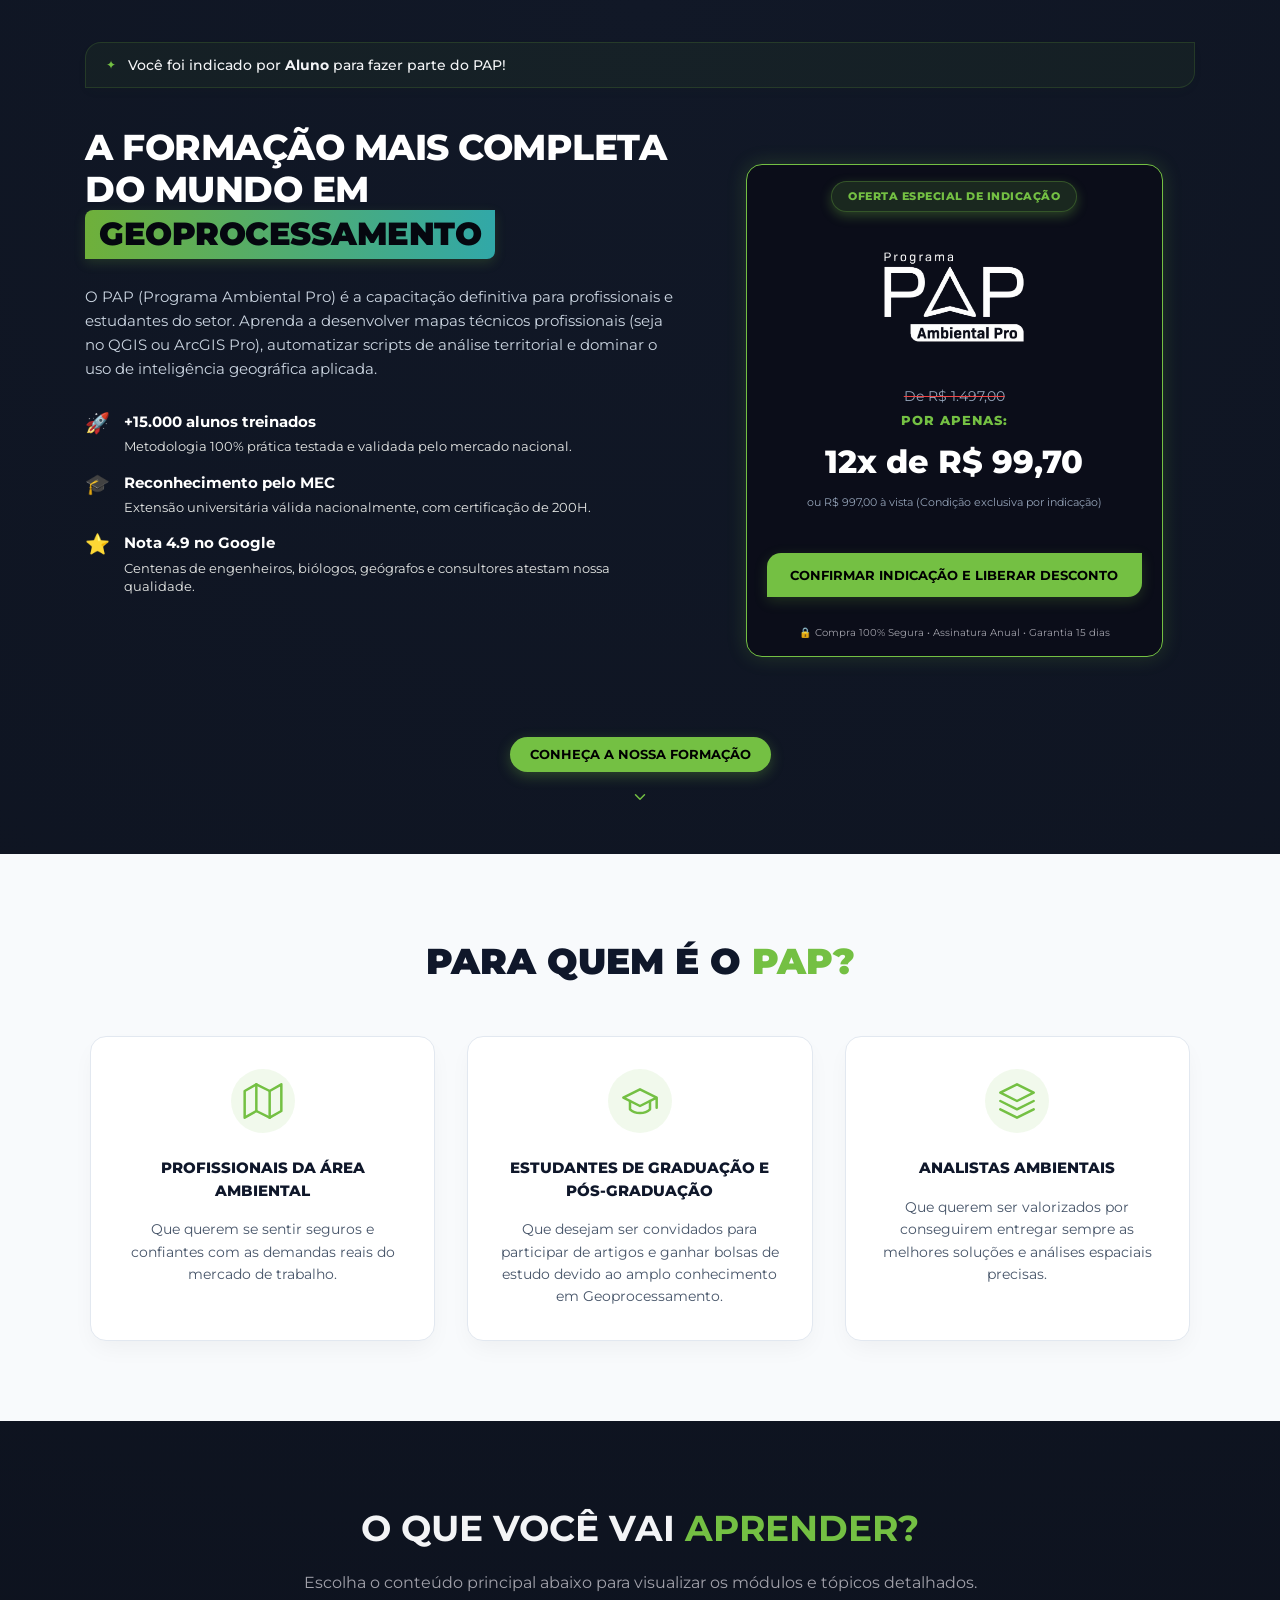
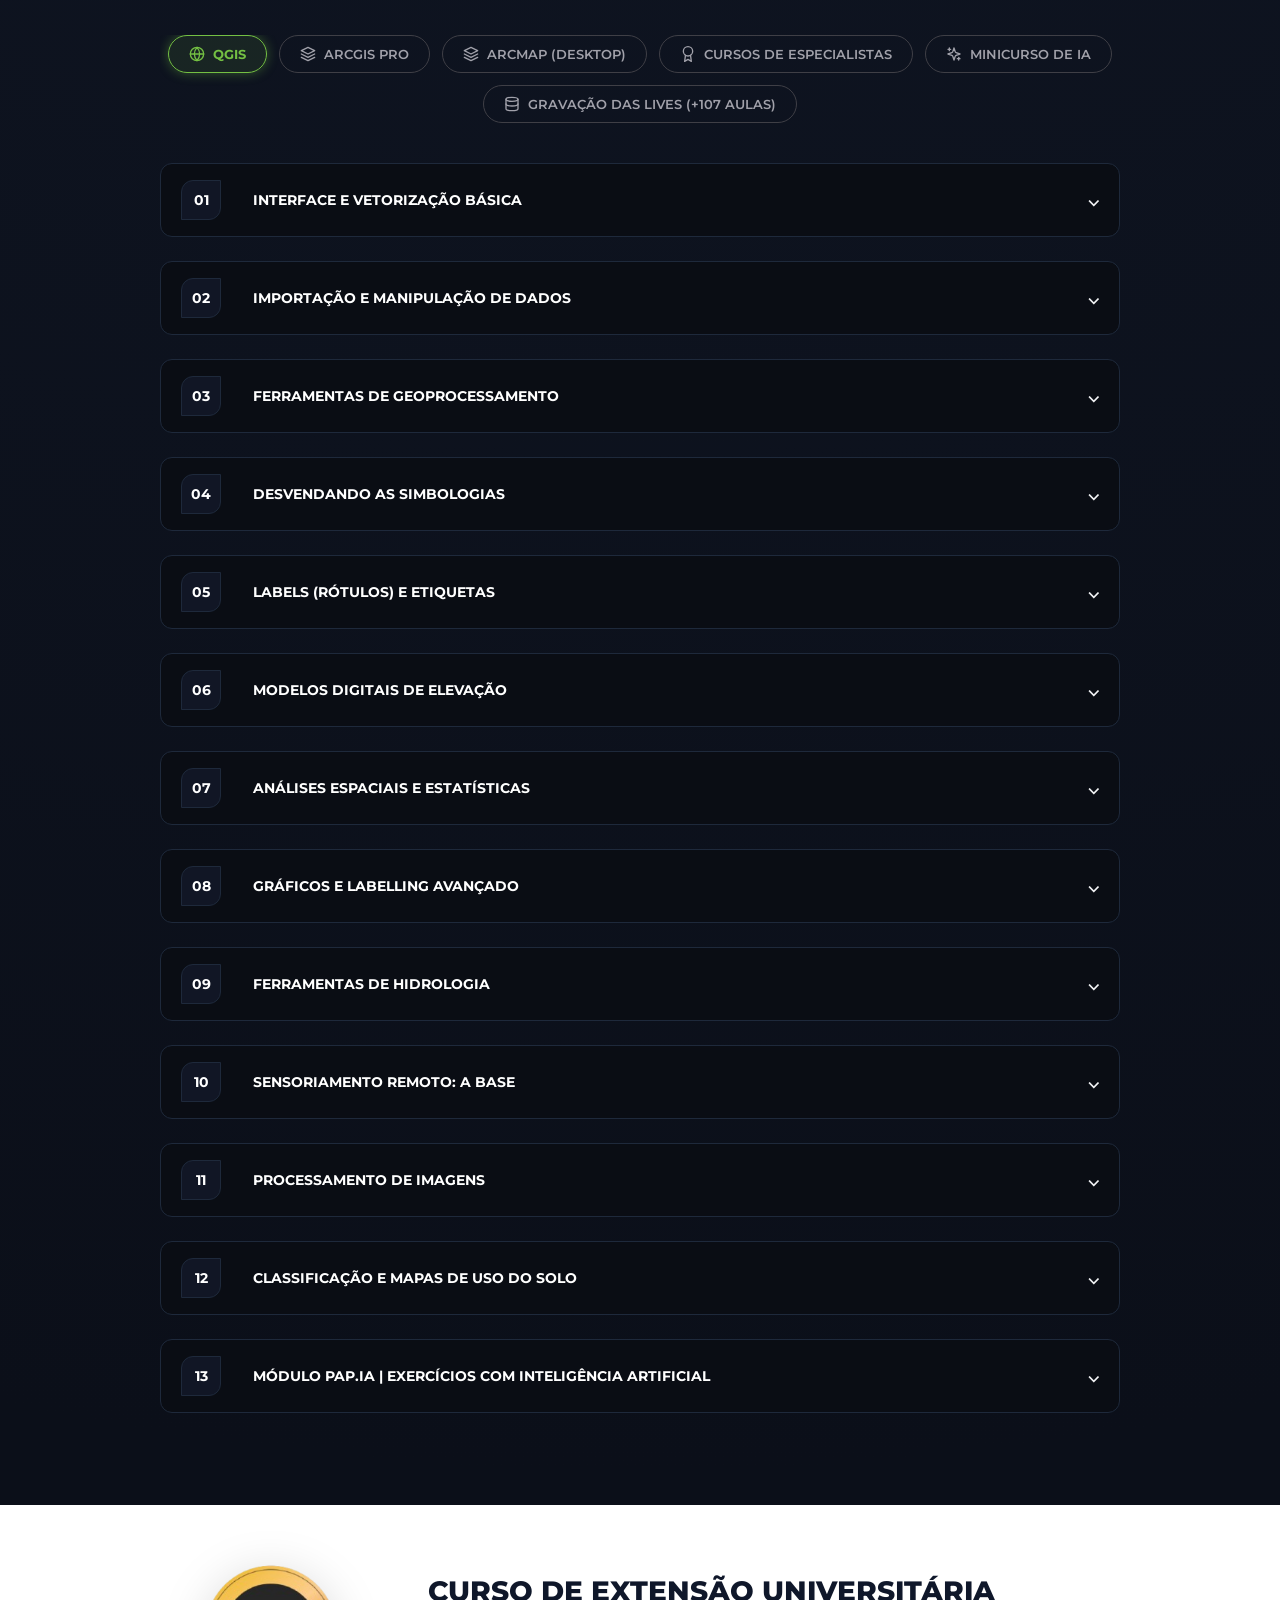
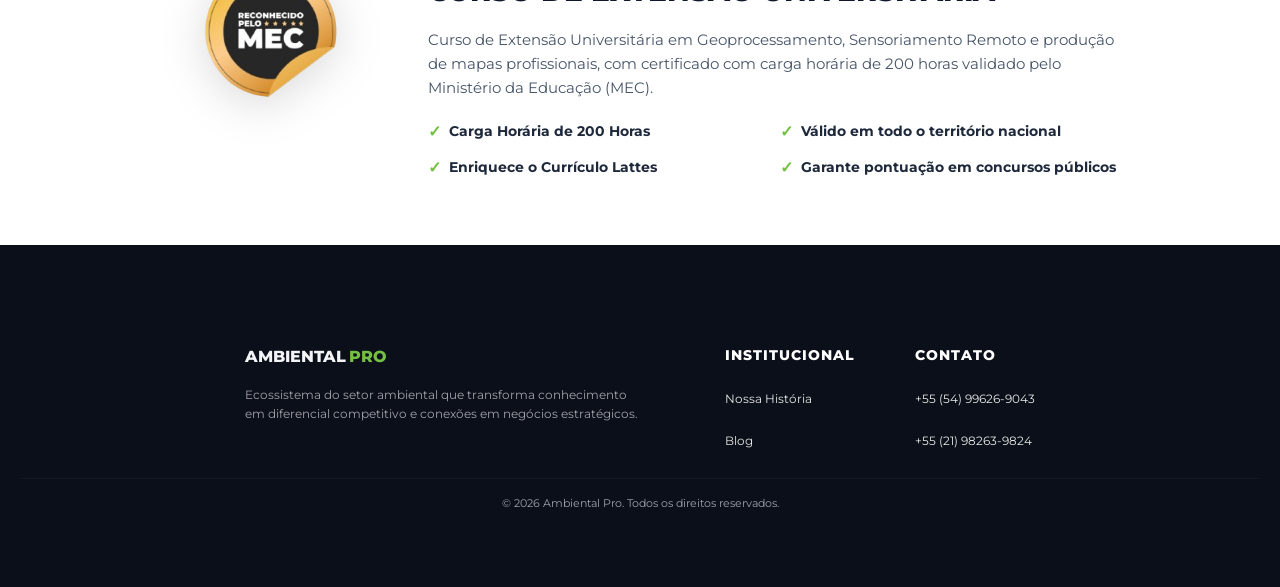
==== commit 4522a10e: "style: reduce hero max width and force top bar exact width" ====
--- a/convidado.html
+++ b/convidado.html
@@ -11,7 +11,7 @@
     <link href="https://fonts.googleapis.com/css2?family=Bebas+Neue&family=Montserrat:wght@300;400;500;600;700;800&family=Rajdhani:wght@600;700&display=swap" rel="stylesheet">
     
     <!-- CSS Unificado -->
-    <link rel="stylesheet" href="style.css?v=1791585628799">
+    <link rel="stylesheet" href="style.css?v=1791586010283">
 </head>
 <body class="dark-theme guest-view">
 
--- a/style.css
+++ b/style.css
@@ -4005,3 +4005,26 @@
         align-items: center;
     }
 }
+
+/* =========================================================
+   REDUÇÃO DE LARGURA DA 1ª DOBRA (APROXIMAÇÃO E FOCO)
+========================================================= */
+.hero-fold-wrapper {
+    max-width: 1150px !important; /* Reduz de 1400px para aproximar os itens */
+}
+
+/* Garante que a barra acompanhe exatamente a mesma largura do container/grid */
+.guest-view .referral-welcome-banner {
+    width: 100% !important;
+    max-width: 100% !important;
+    box-sizing: border-box !important;
+    margin-left: auto !important;
+    margin-right: auto !important;
+}
+
+/* Opcional: reduz um pouquinho o gap em telas enormes para evitar o vazio no meio */
+@media (min-width: 1400px) and (min-height: 850px) {
+    .guest-split-grid { 
+        gap: 40px !important; /* Antes era 60px */
+    }
+}
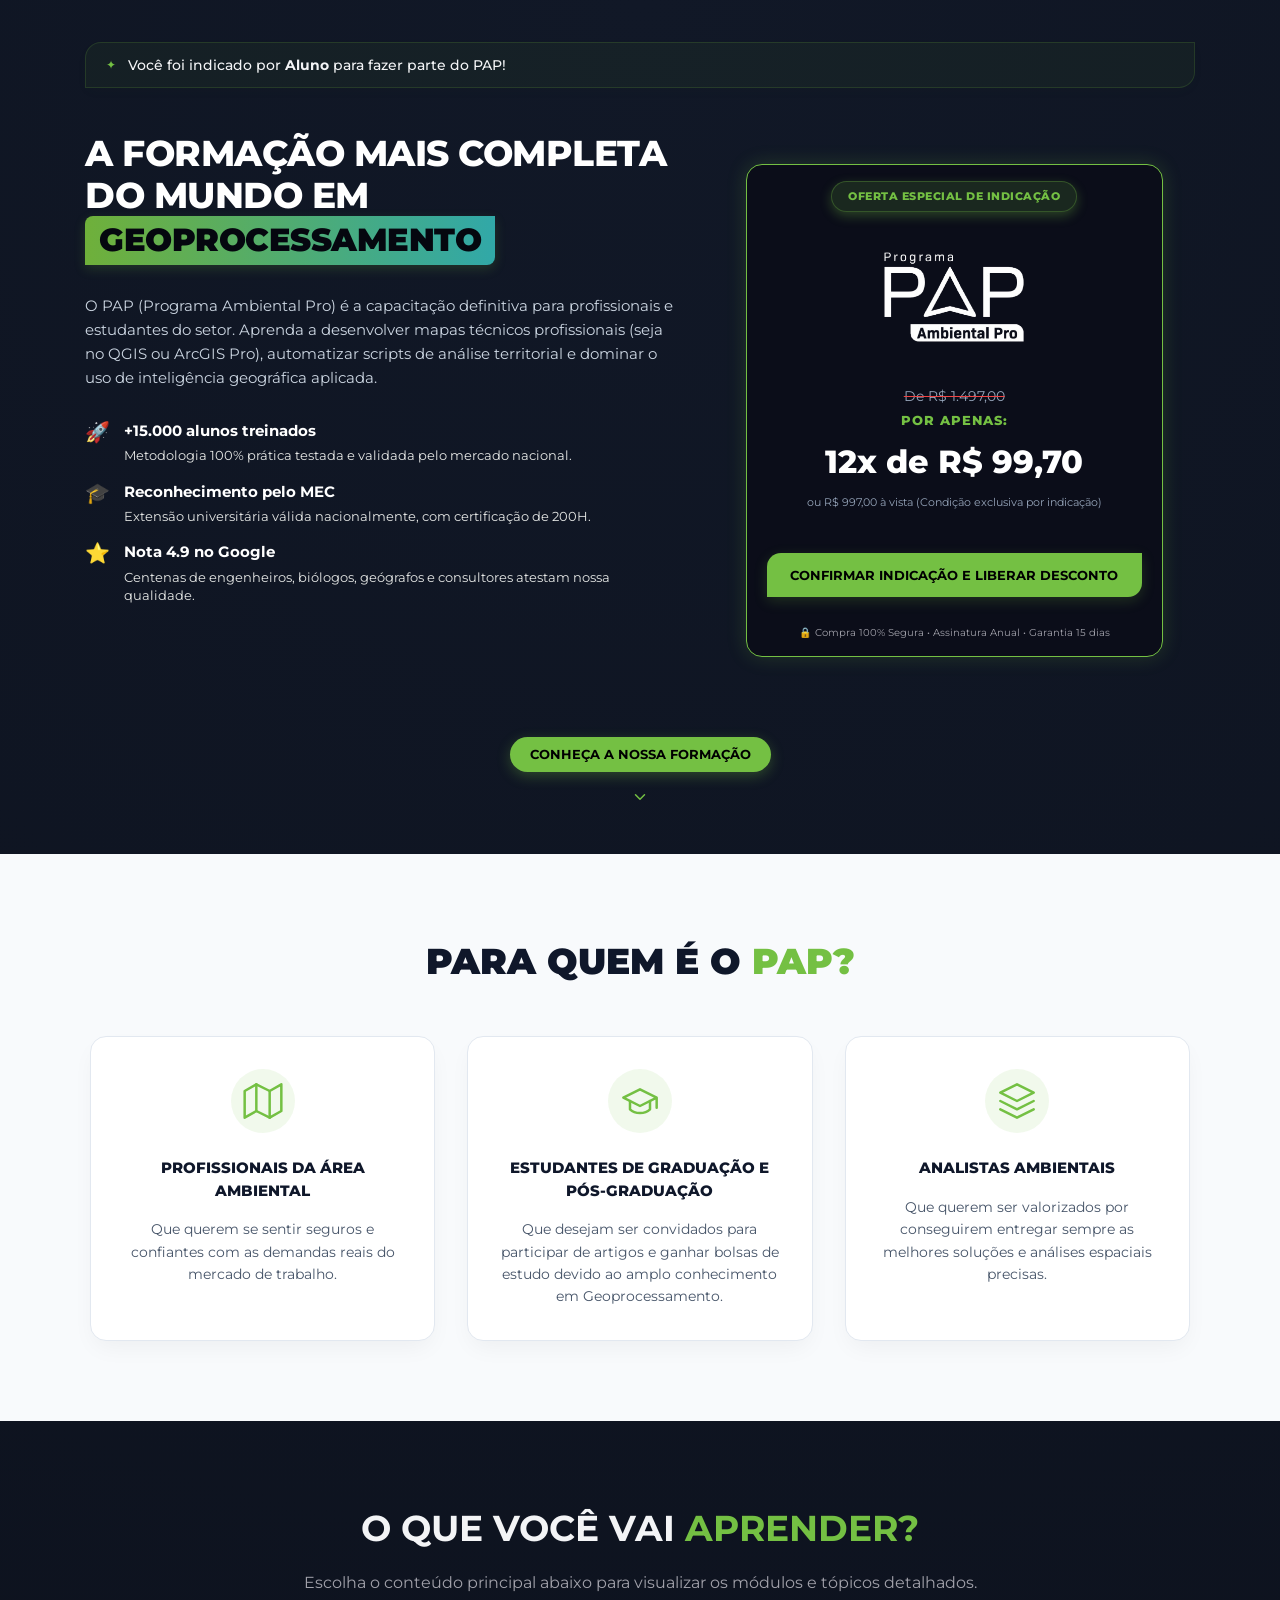
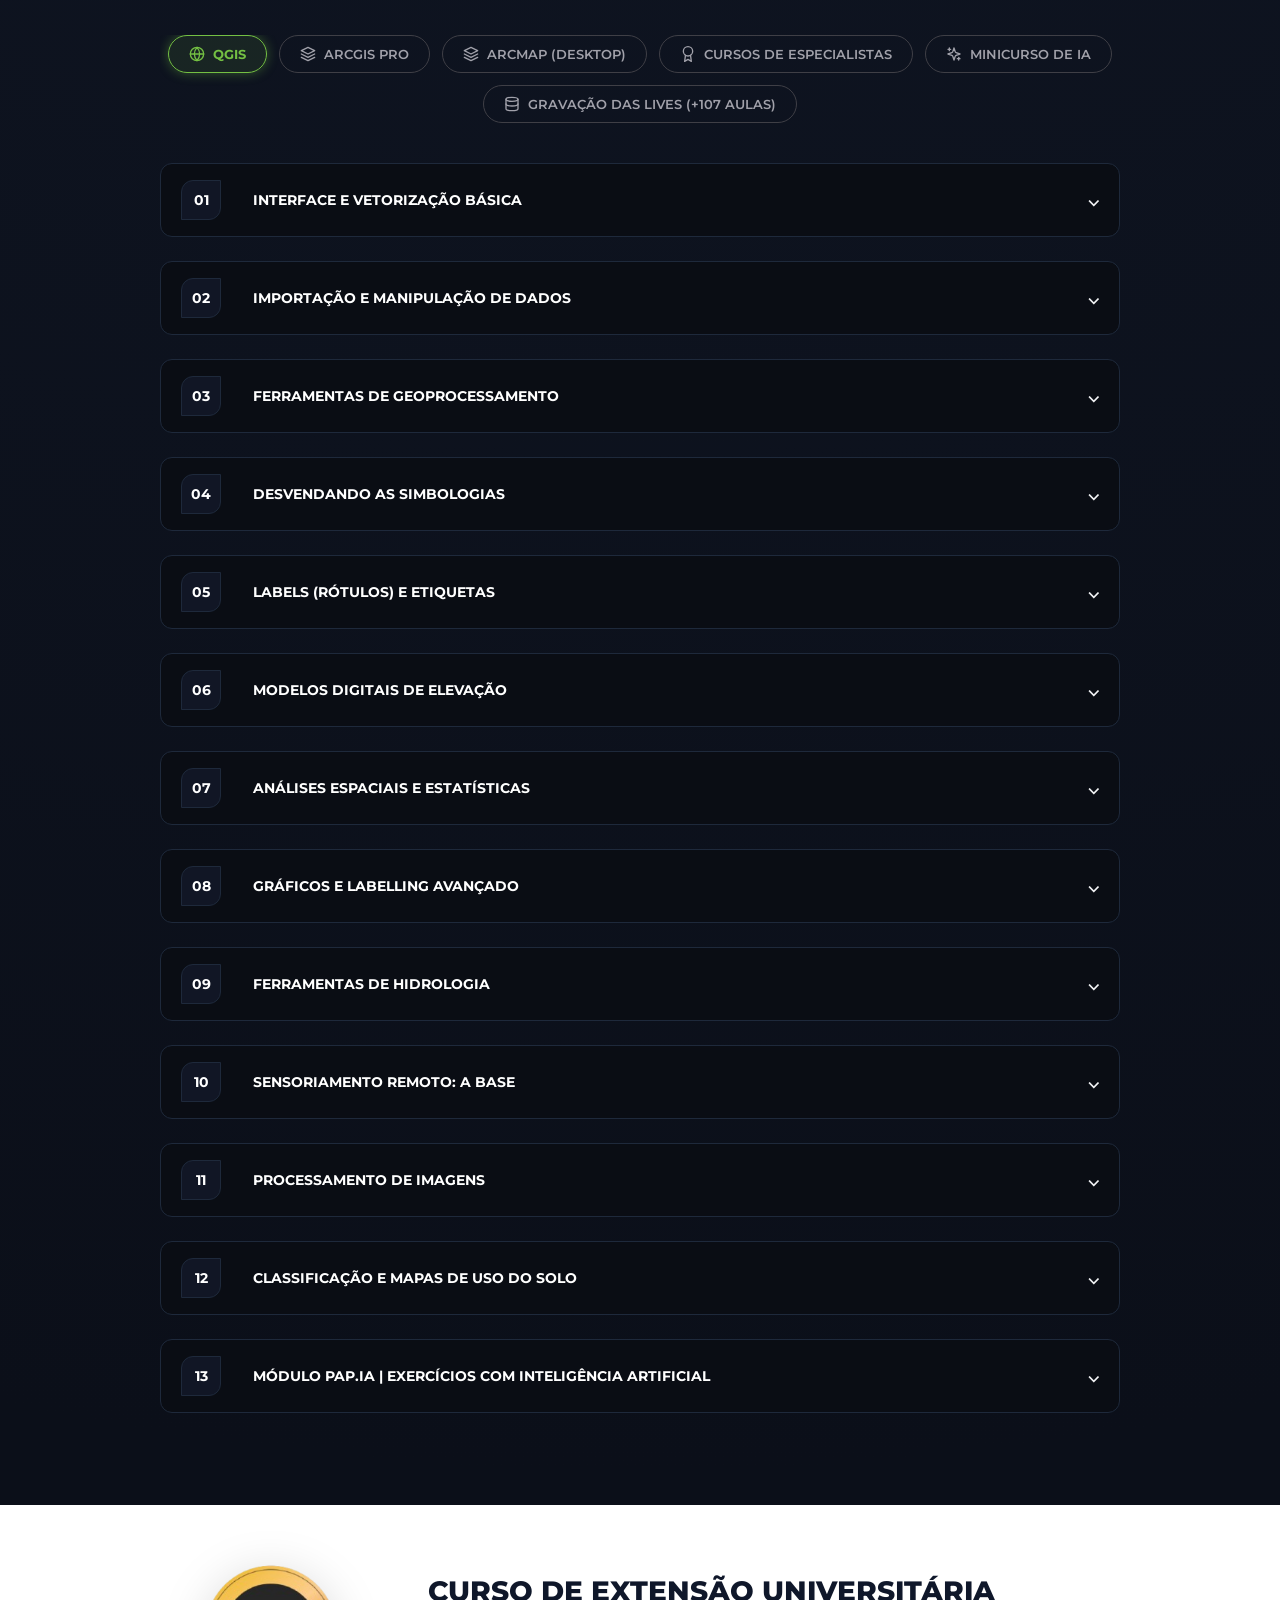
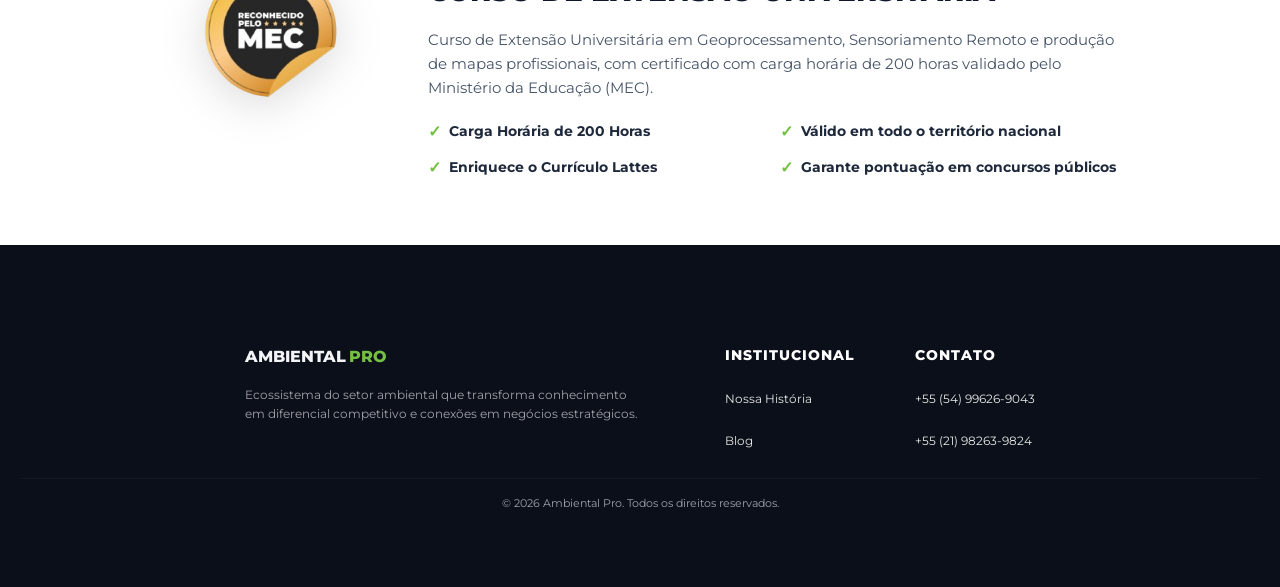
==== commit a6ee97af: "style: align hero H1 with offer card top border" ====
--- a/convidado.html
+++ b/convidado.html
@@ -11,7 +11,7 @@
     <link href="https://fonts.googleapis.com/css2?family=Bebas+Neue&family=Montserrat:wght@300;400;500;600;700;800&family=Rajdhani:wght@600;700&display=swap" rel="stylesheet">
     
     <!-- CSS Unificado -->
-    <link rel="stylesheet" href="style.css?v=1791586010283">
+    <link rel="stylesheet" href="style.css?v=1791586293471">
 </head>
 <body class="dark-theme guest-view">
 
--- a/style.css
+++ b/style.css
@@ -4028,3 +4028,27 @@
         gap: 40px !important; /* Antes era 60px */
     }
 }
+
+/* =========================================================
+   ALINHAMENTO EXATO DO TÍTULO COM O CARD DE OFERTA
+========================================================= */
+.guest-split-grid {
+    align-items: flex-start !important; /* Garante alinhamento pelo topo */
+}
+
+/* Zera margens extras para que as caixas fiquem na mesma linha horizontal */
+.guest-info-column, .guest-form-column {
+    margin-top: 0 !important;
+    padding-top: 0 !important;
+}
+
+.guest-form-card {
+    margin-top: 0 !important; /* Garante que o card não desça */
+}
+
+.guest-title {
+    /* Zera a margem negativa antiga (-9px) que estava jogando o texto para cima do card */
+    margin-top: 0 !important; 
+    /* Um leve micro-ajuste caso a altura da linha da fonte empurre o texto para baixo visualmente */
+    transform: translateY(-3px); 
+}
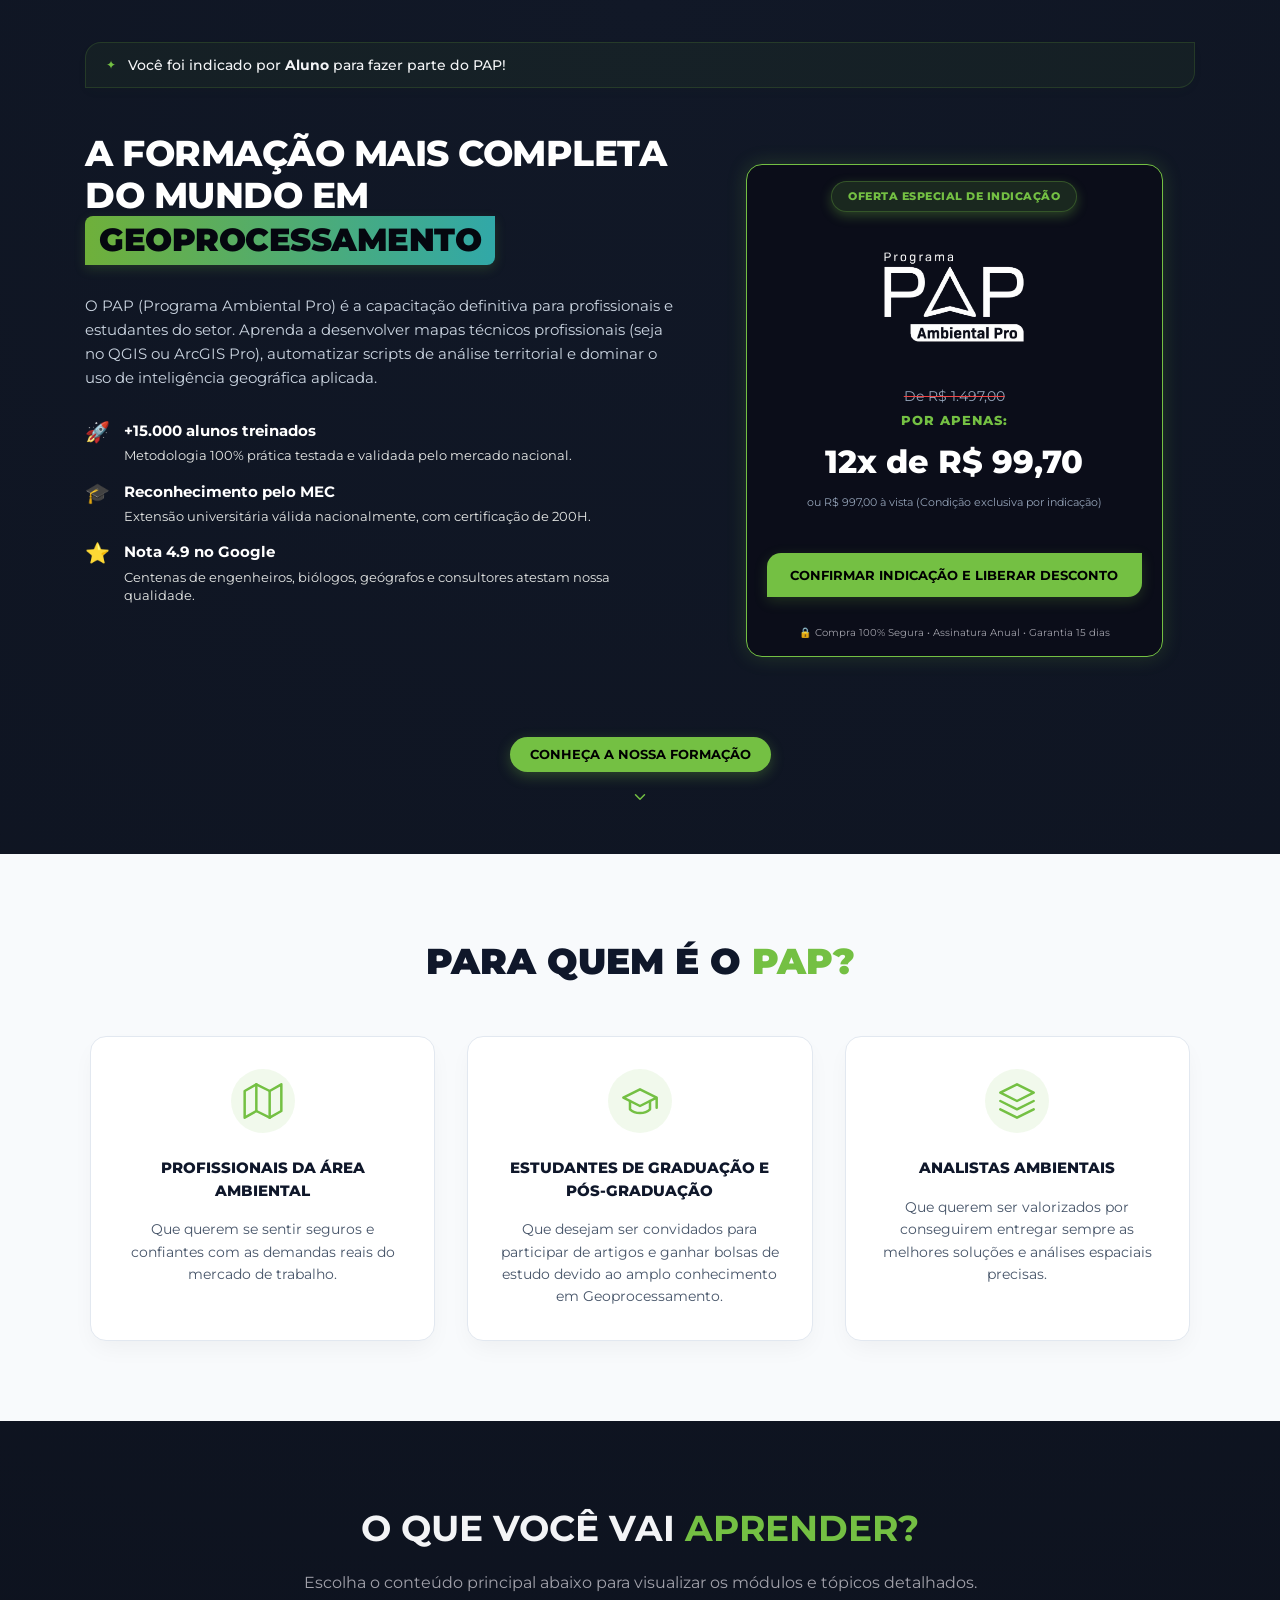
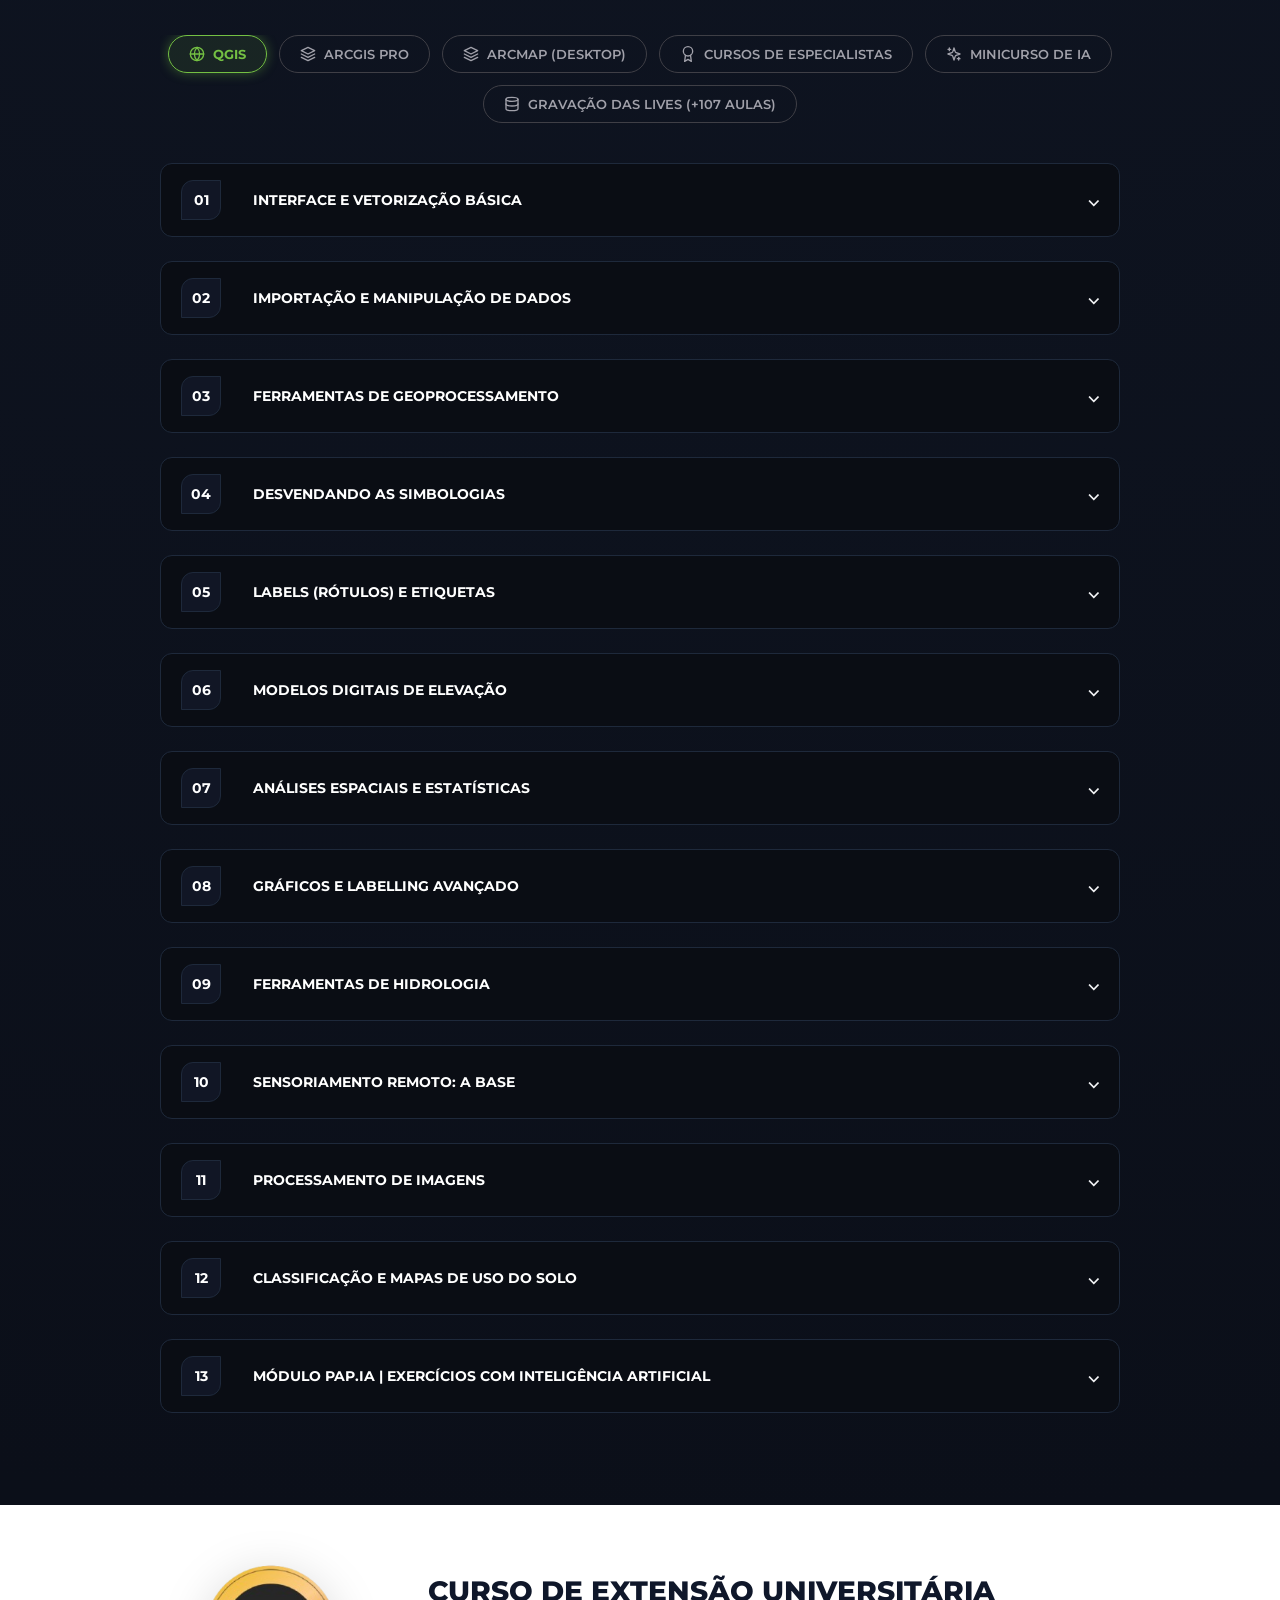
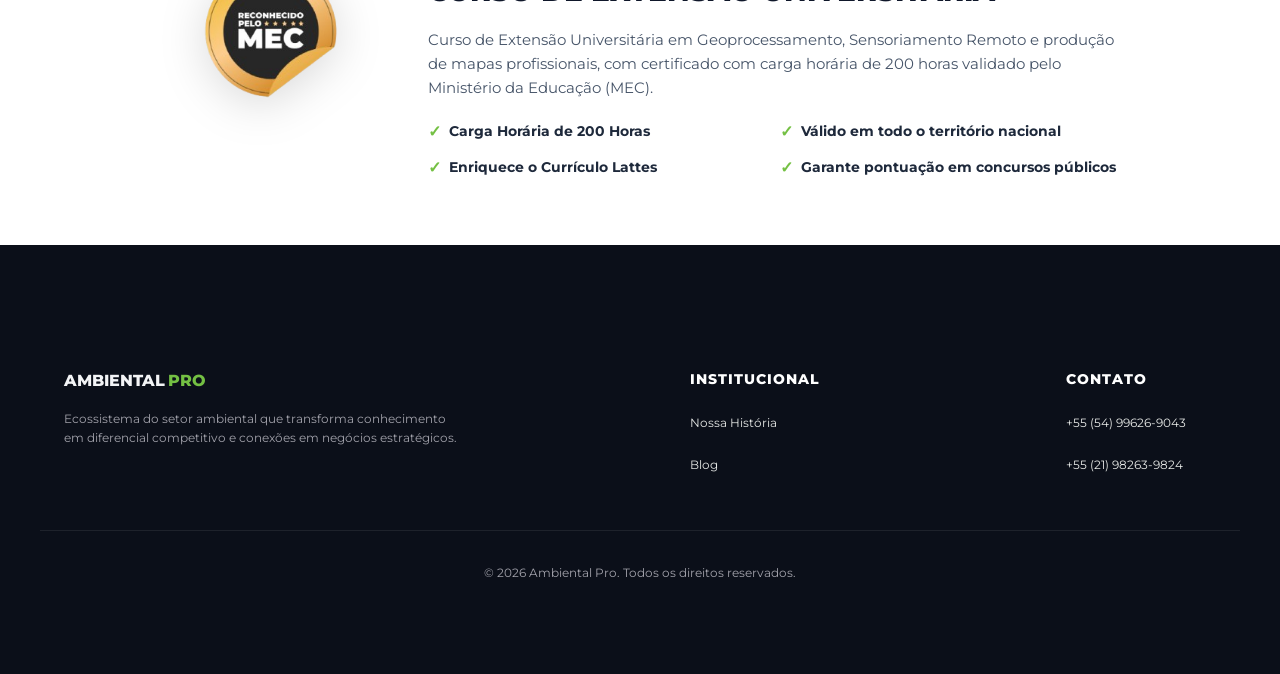
==== commit 8ba0a149: "style: adjust footer width to 1200px, space-between columns, and generous spacing" ====
--- a/convidado.html
+++ b/convidado.html
@@ -11,7 +11,7 @@
     <link href="https://fonts.googleapis.com/css2?family=Bebas+Neue&family=Montserrat:wght@300;400;500;600;700;800&family=Rajdhani:wght@600;700&display=swap" rel="stylesheet">
     
     <!-- CSS Unificado -->
-    <link rel="stylesheet" href="style.css?v=1791586293471">
+    <link rel="stylesheet" href="style.css?v=1791920721616">
 </head>
 <body class="dark-theme guest-view">
 
@@ -1244,7 +1244,7 @@
         </section>
 
 <footer class="main-footer">
-            <div class="footer-top" style="display: flex; justify-content: center; flex-wrap: wrap; gap: 80px; max-width: 1000px; margin: 0 auto;">
+            <div class="footer-top">
                 <div class="footer-logo-area" style="max-width: 400px;">
                     <div class="footer-brand">
                         <span class="text-white">AMBIENTAL</span>
@@ -1252,7 +1252,7 @@
                     </div>
                     <p class="footer-description" style="margin-top: 16px; line-height: 1.6; color: #a1a1aa;">Ecossistema do setor ambiental que transforma conhecimento em diferencial competitivo e conexões em negócios estratégicos.</p>
                 </div>
-                <div class="footer-menu" style="display: flex; gap: 60px;">
+                <div class="footer-menu">
                     <div class="menu-col">
                         <h4 style="text-transform: uppercase; font-weight: 800; color: #ffffff; margin-bottom: 20px; font-size: 14px;">INSTITUCIONAL</h4>
                         <ul style="list-style: none; padding: 0; margin: 0; display: flex; flex-direction: column; gap: 12px;">
--- a/style.css
+++ b/style.css
@@ -3976,33 +3976,84 @@
 }
 
 /* =========================================================
-   AJUSTE RODAPÉ (REMOÇÃO DA LINHA SUPERIOR E CENTRALIZAÇÃO)
+   AJUSTE RODAPÉ (LARGURA, ESPAÇAMENTO E ALINHAMENTO)
 ========================================================= */
 .main-footer {
-    border-top: none !important; /* Remove linha divisória do topo */
-    margin-top: 0px !important; /* Reduz espaço vazio escuro no topo */
-    padding-top: 40px !important; /* Mantém apenas um respiro suave */
-}
+    border-top: none !important; /* Sem linha divisória no topo do rodapé */
+    margin-top: 0px !important;
+    padding: 64px 0 32px 0 !important; /* Padding vertical generoso (64px superior, 32px inferior) */
+    box-sizing: border-box !important;
+}
+
 .footer-top {
-    max-width: 1000px !important;
-    margin: 0 auto 20px auto !important; /* Reduz espaço entre as colunas e a linha de copyright */
-    justify-content: center !important;
-    gap: 80px !important;
-}
+    display: flex !important;
+    justify-content: space-between !important; /* Distribui as colunas de forma elegante e equilibrada */
+    flex-wrap: wrap !important;
+    max-width: 1200px !important; /* Container interno ampliado para 1200px */
+    width: 100% !important;
+    margin: 0 auto 48px auto !important; /* Espaçamento inferior de 48px afastando da linha divisória */
+    padding: 0 24px !important;
+    box-sizing: border-box !important;
+    gap: 40px !important;
+}
+
+.footer-logo-area {
+    max-width: 400px !important;
+    flex: 1 1 320px !important;
+}
+
+.footer-menu {
+    display: contents !important; /* Permite que Institucional e Contato sejam distribuídos diretamente no flex container */
+}
+
+.footer-menu .menu-col,
+.footer-top .menu-col {
+    min-width: 150px !important;
+}
+
 .footer-bottom {
-    padding: 16px 0 !important; /* Reduz espaço interno na área do copyright */
-}
+    max-width: 1200px !important; /* Mesma largura máxima alinhada ao container das colunas */
+    width: 100% !important;
+    margin: 0 auto !important;
+    padding: 32px 24px 0 24px !important; /* Afasta a linha e o texto de copyright para baixo */
+    border-top: 1px solid rgba(255, 255, 255, 0.08) !important; /* Linha divisória sutil do rodapé inferior */
+    box-sizing: border-box !important;
+    text-align: center !important;
+}
+
+.footer-bottom p {
+    font-size: 12px !important;
+    color: #a1a1aa !important;
+    margin: 0 !important;
+    line-height: 1.6 !important;
+}
+
 @media (max-width: 768px) {
+    .main-footer {
+        padding: 48px 0 24px 0 !important;
+    }
     .footer-top {
-        gap: 40px !important;
-        text-align: center;
-        flex-direction: column;
-        align-items: center;
+        flex-direction: column !important;
+        align-items: center !important;
+        text-align: center !important;
+        gap: 36px !important;
+        margin-bottom: 36px !important;
+    }
+    .footer-logo-area {
+        max-width: 100% !important;
     }
     .footer-menu {
-        flex-direction: column;
-        gap: 30px !important;
-        align-items: center;
+        display: flex !important;
+        flex-direction: column !important;
+        align-items: center !important;
+        gap: 32px !important;
+    }
+    .footer-menu .menu-col,
+    .footer-top .menu-col {
+        text-align: center !important;
+    }
+    .footer-bottom {
+        padding-top: 24px !important;
     }
 }
 
